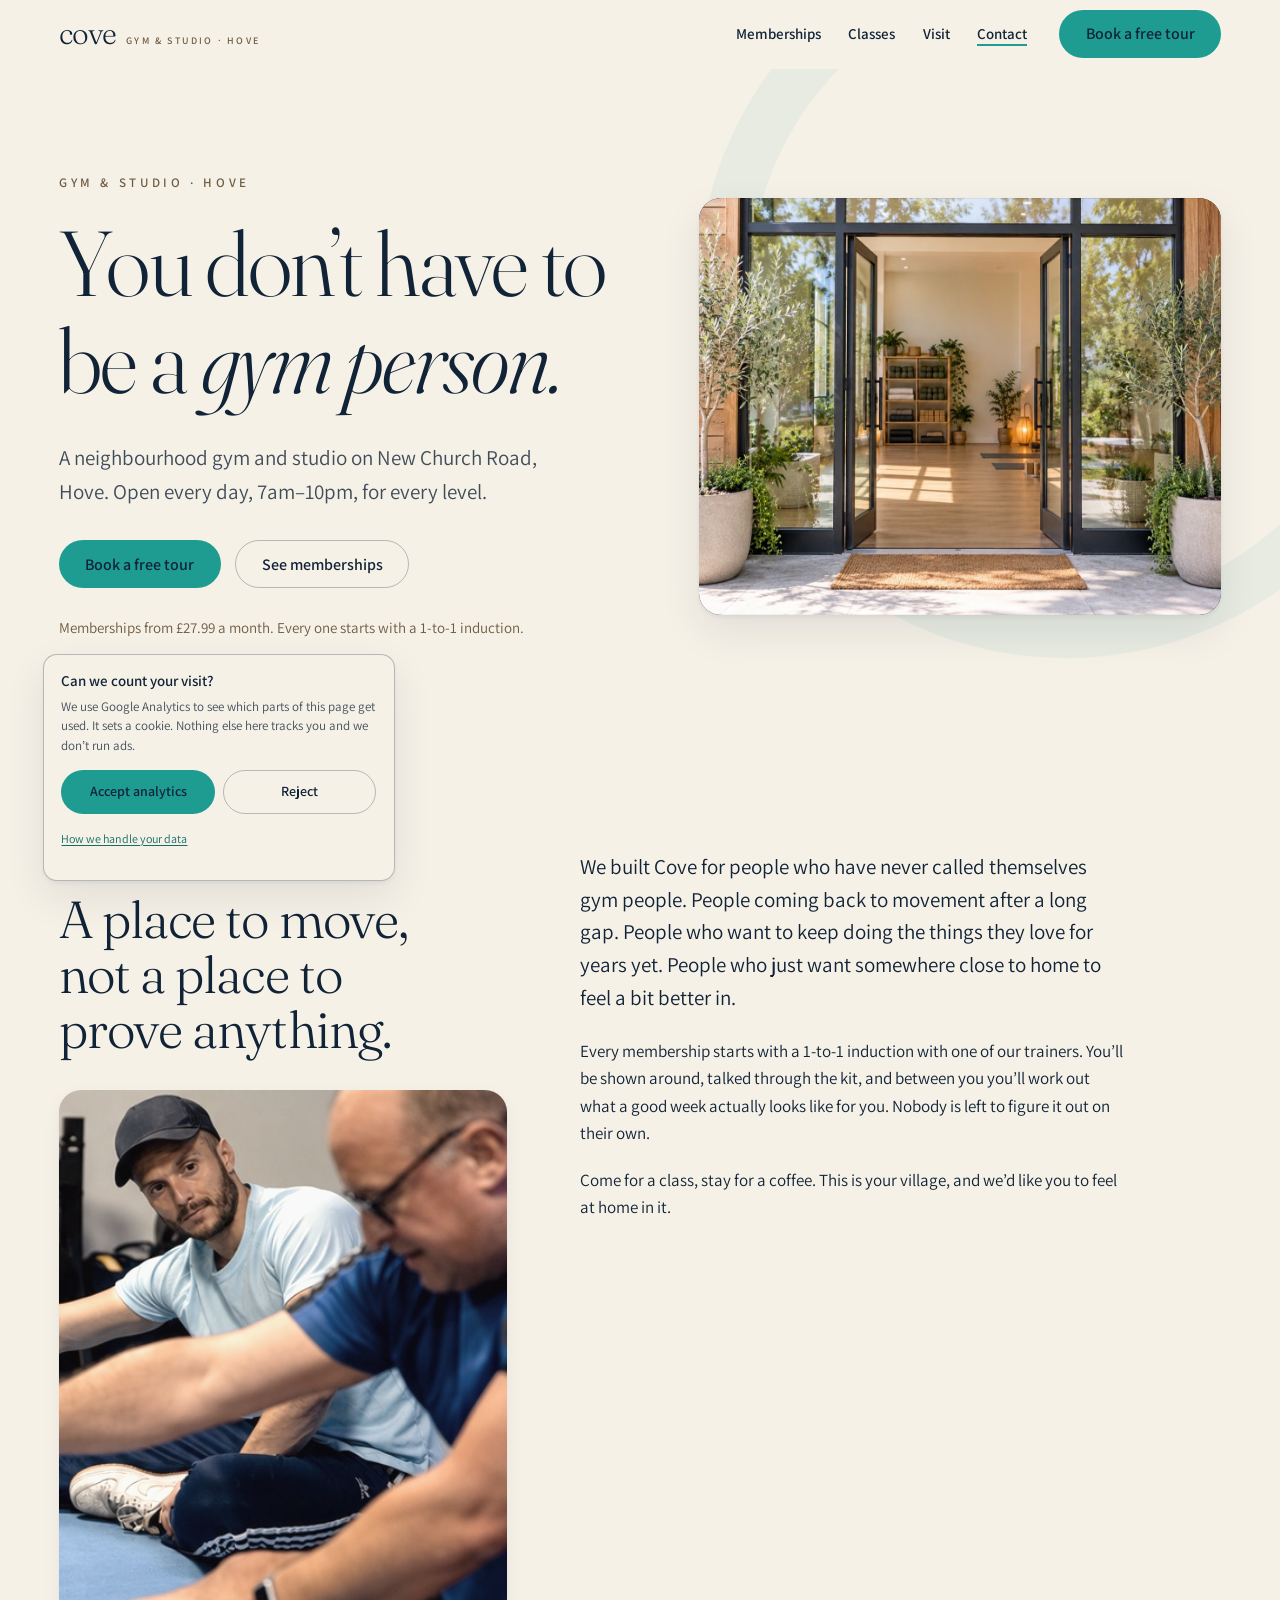
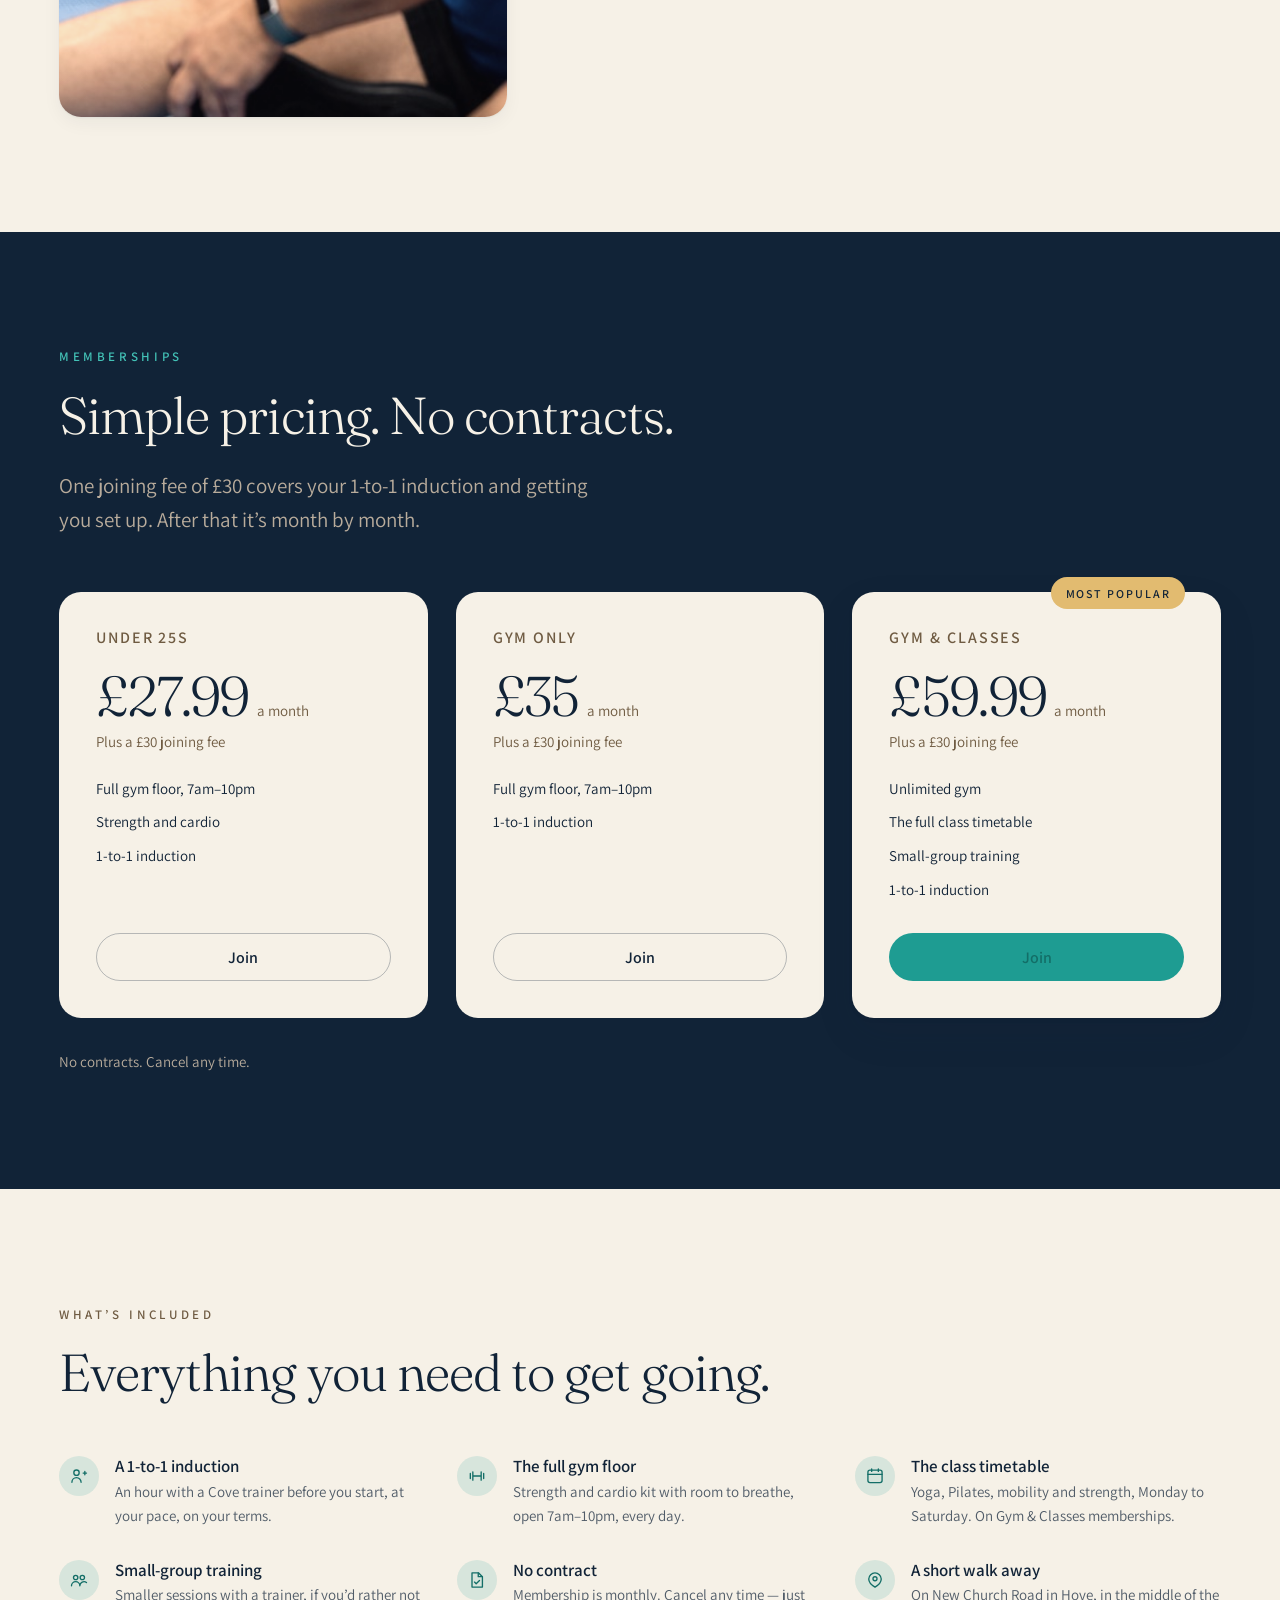
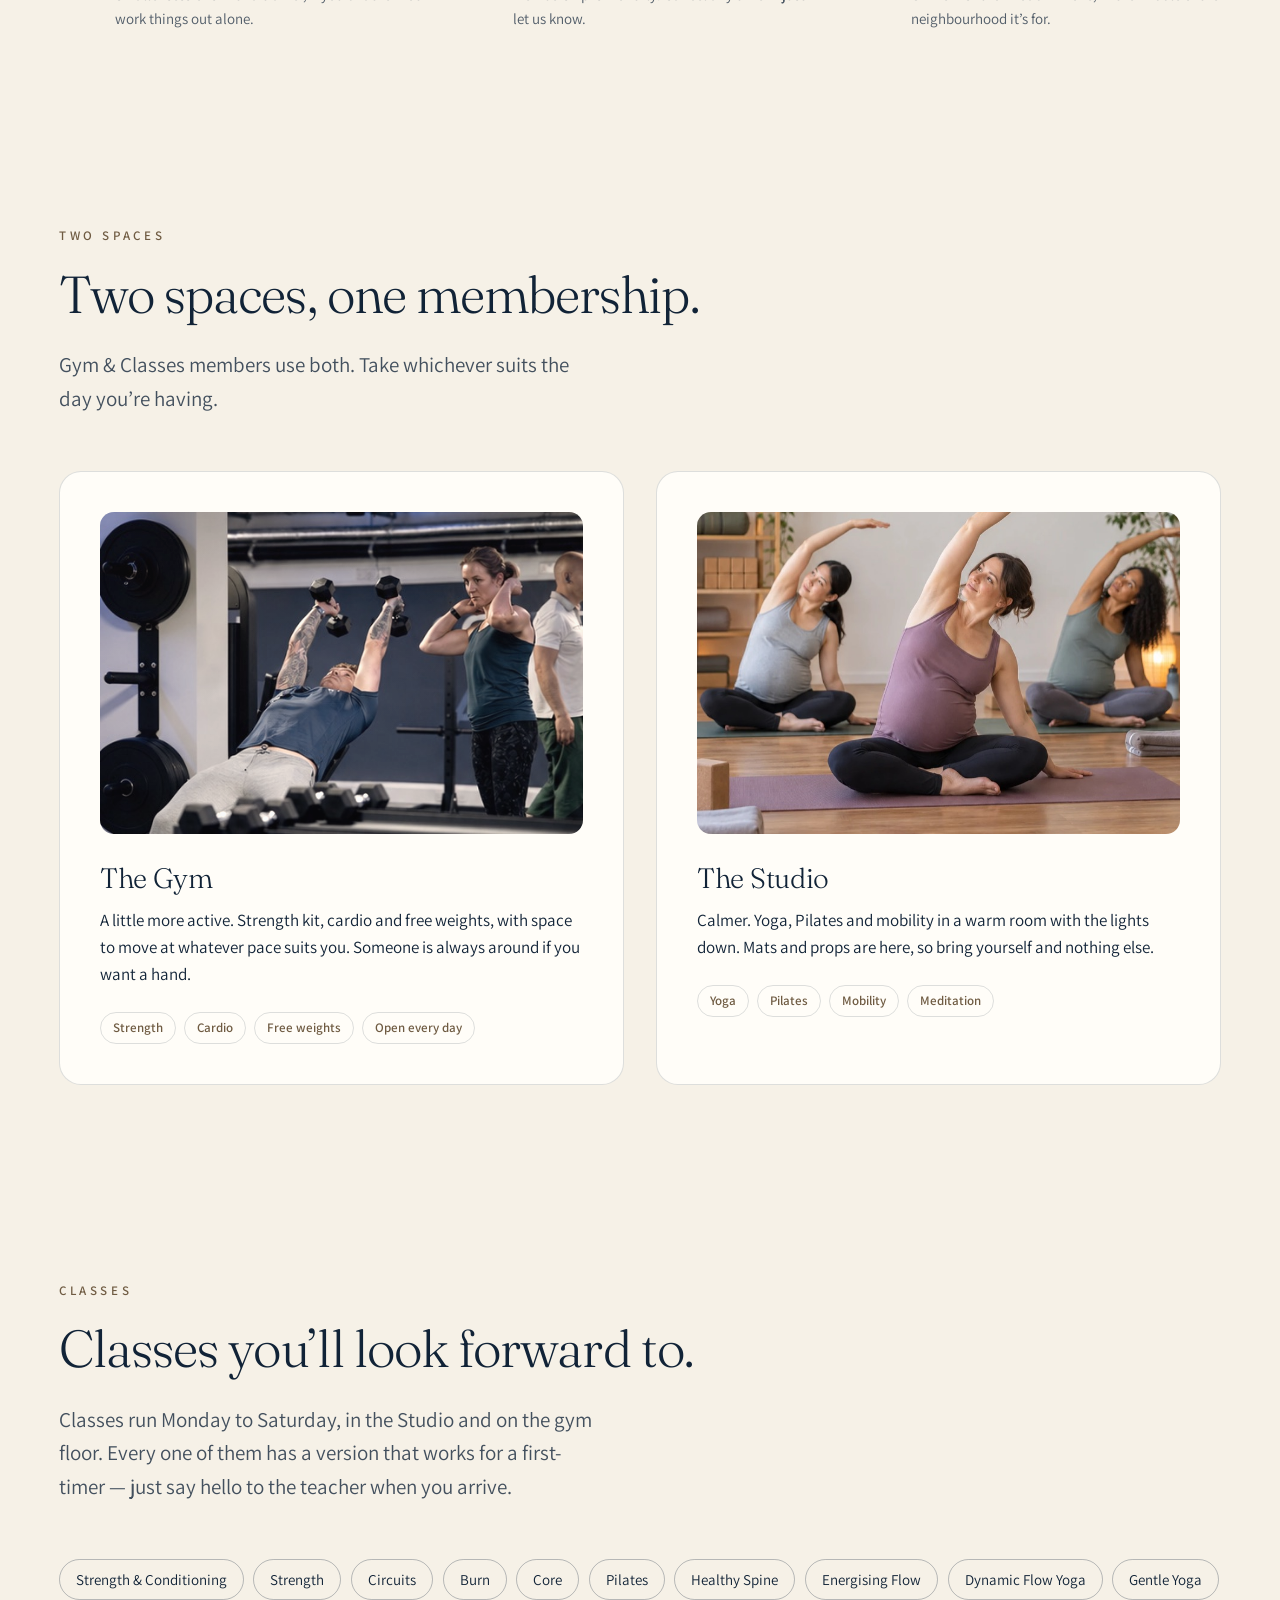
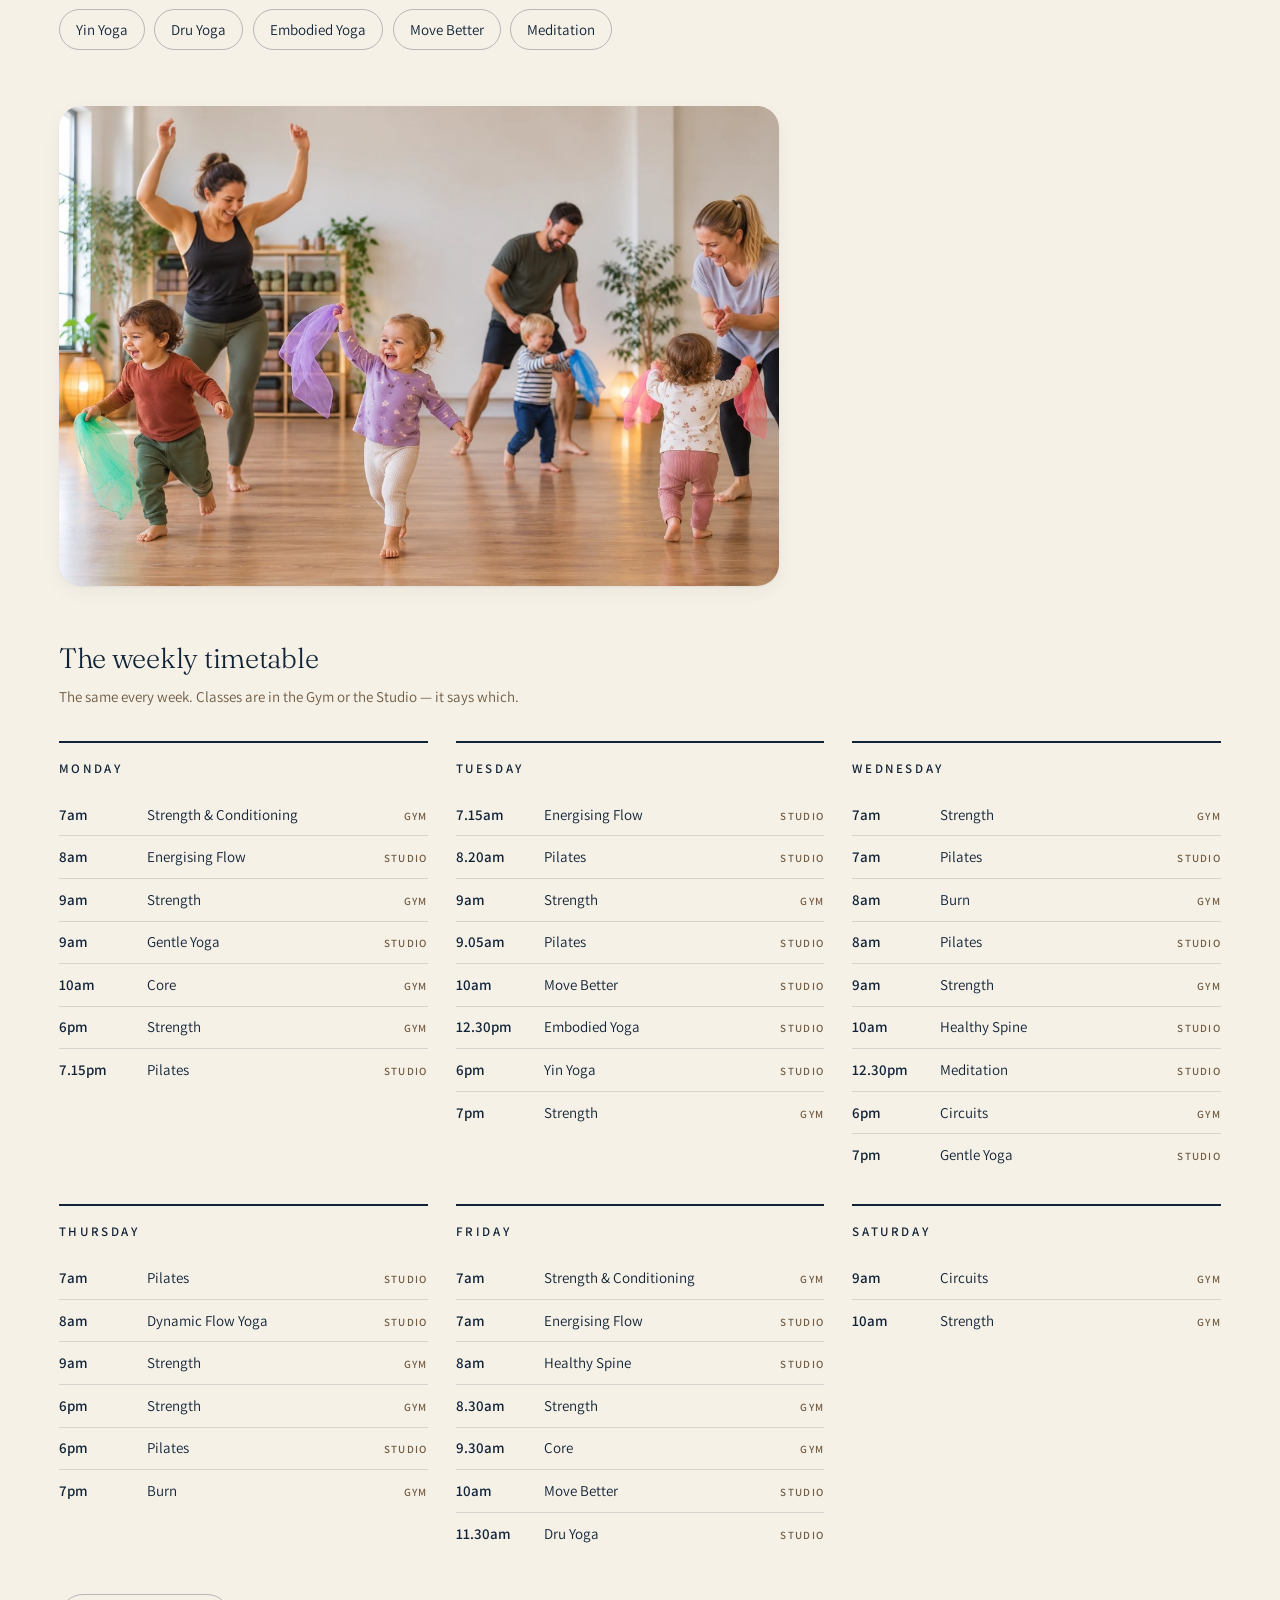
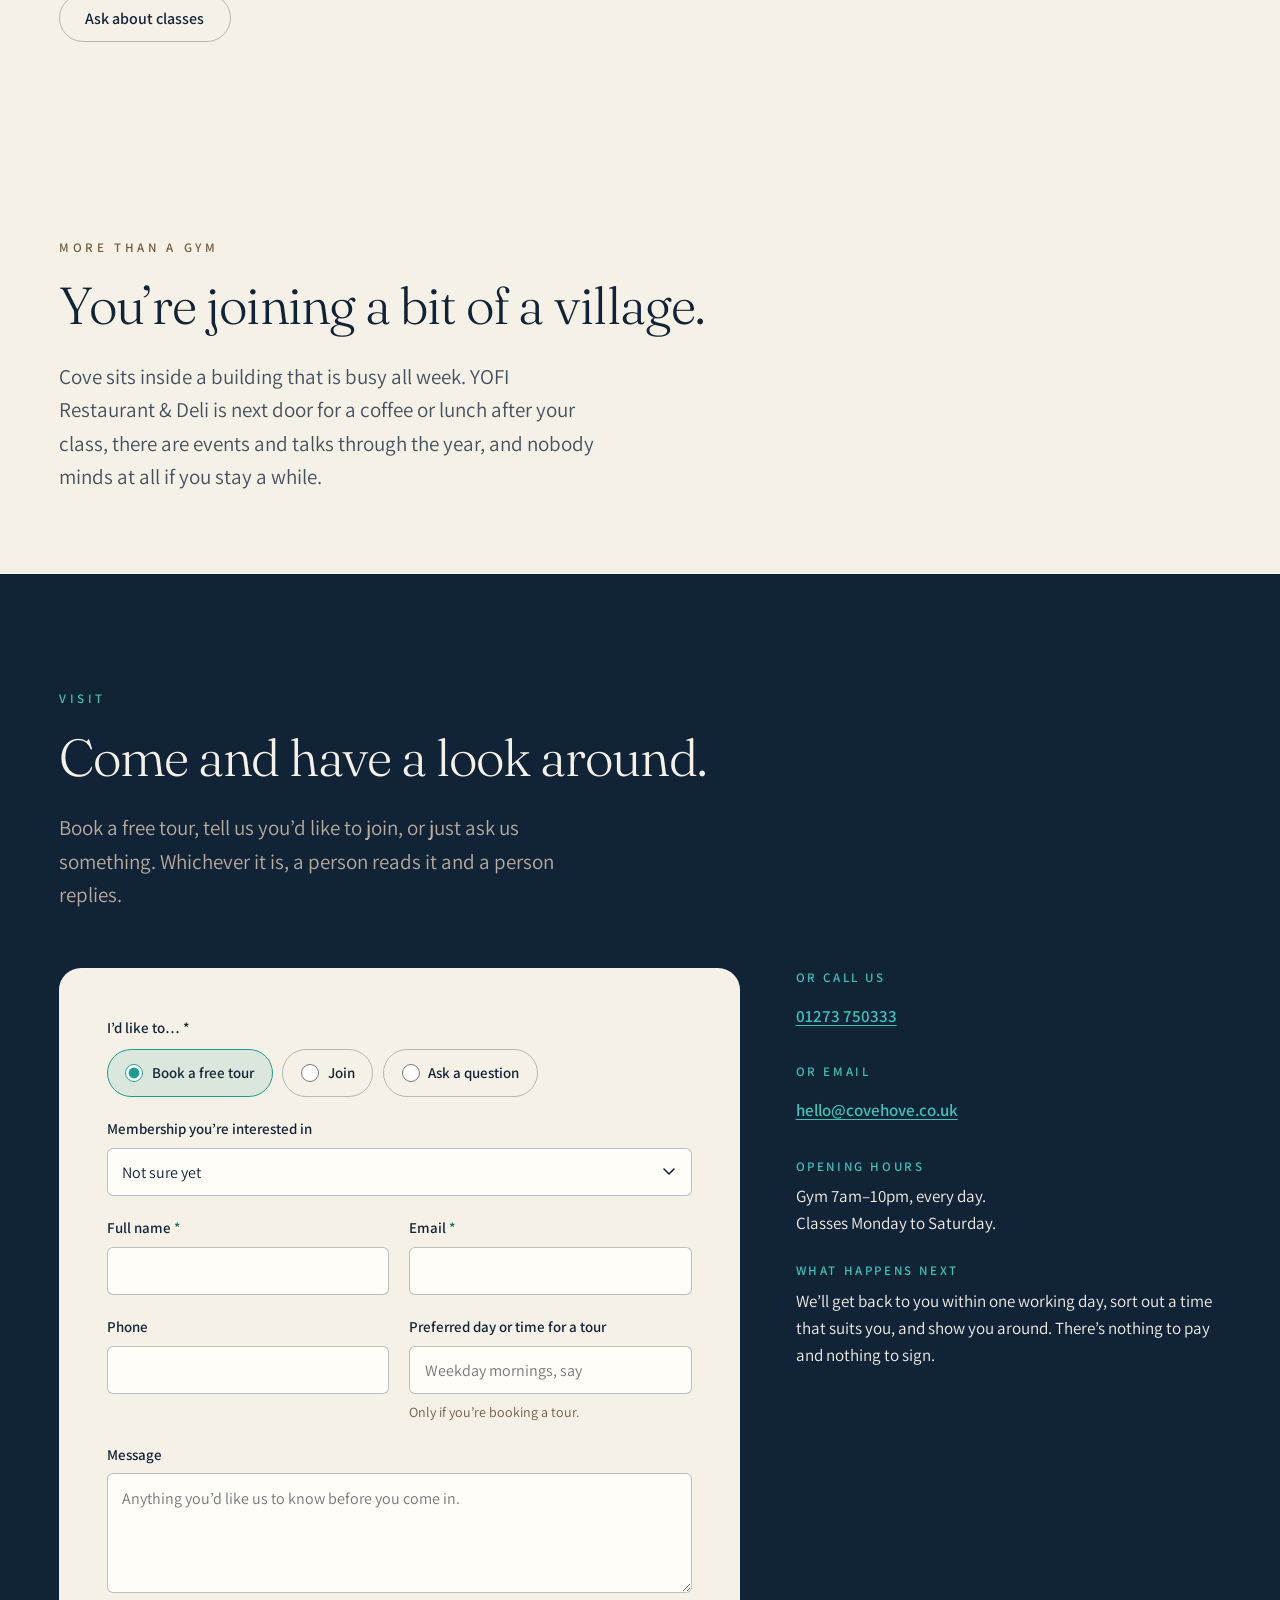
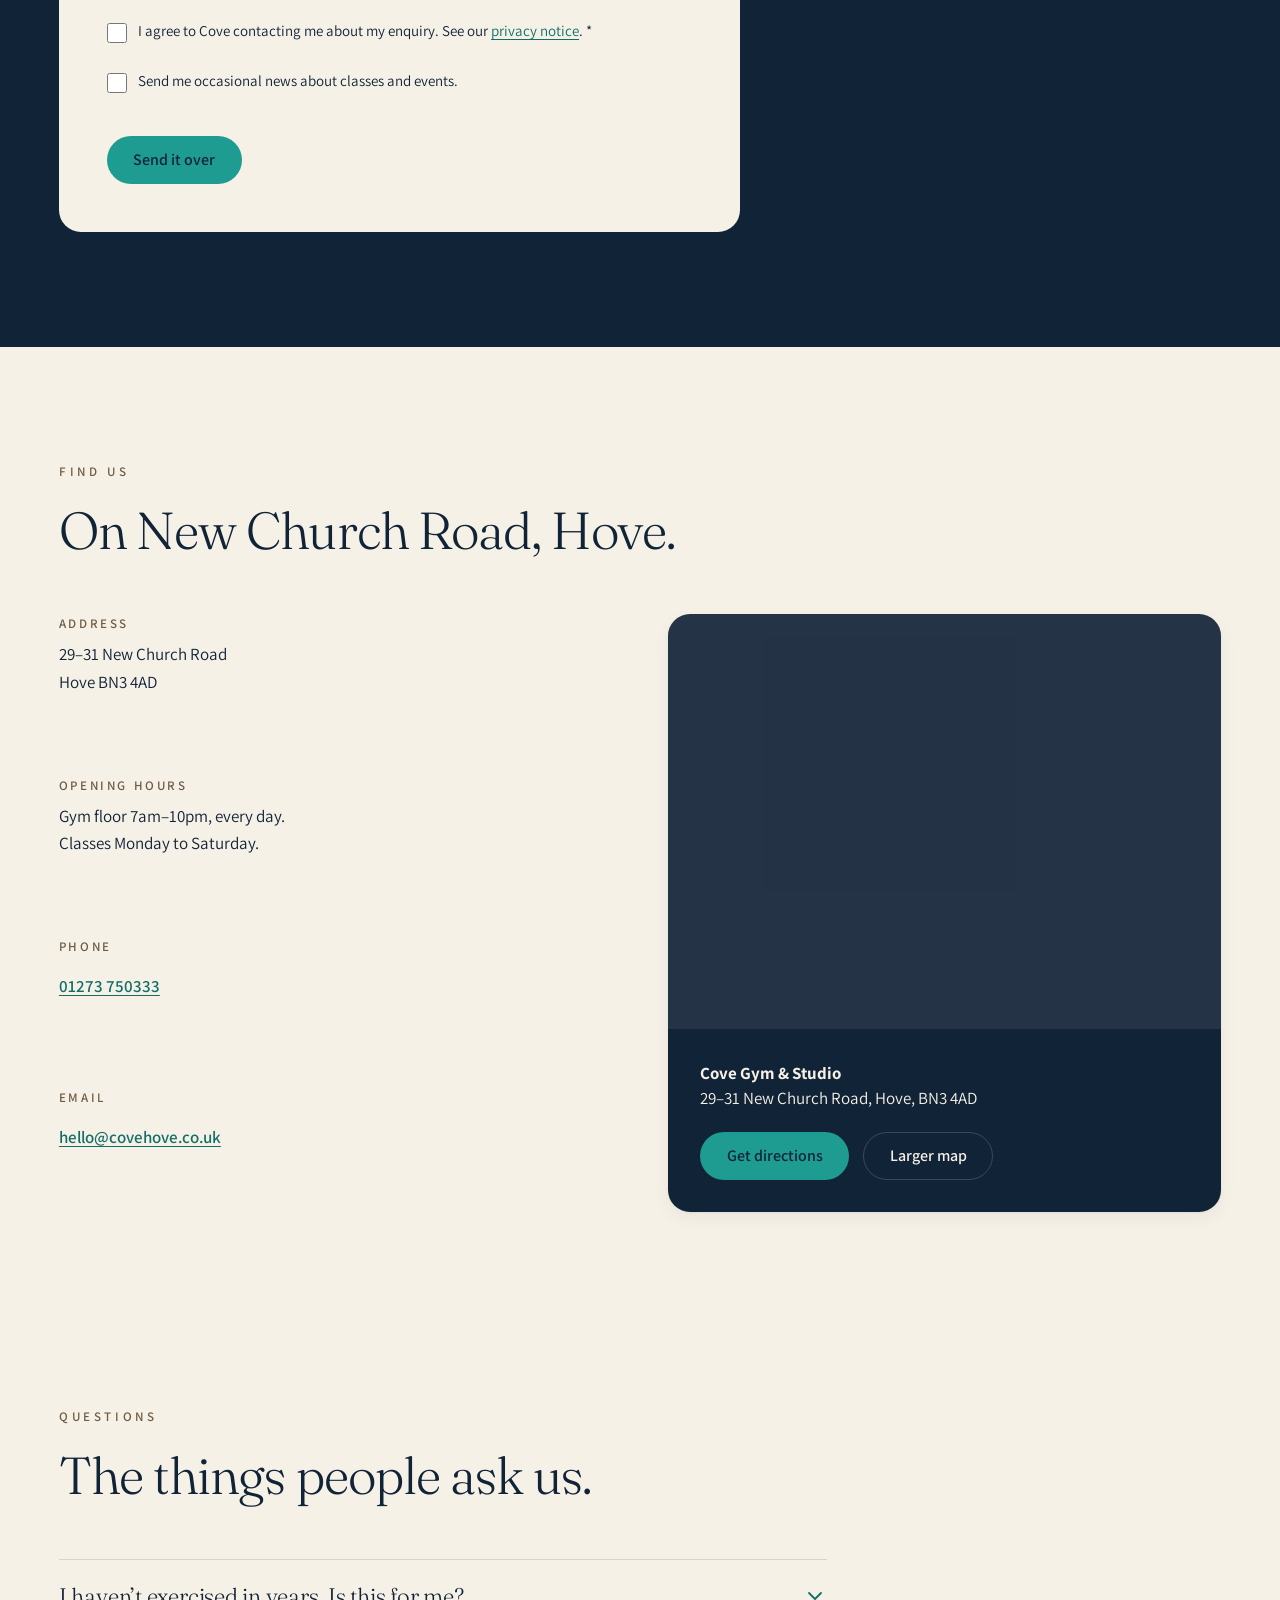
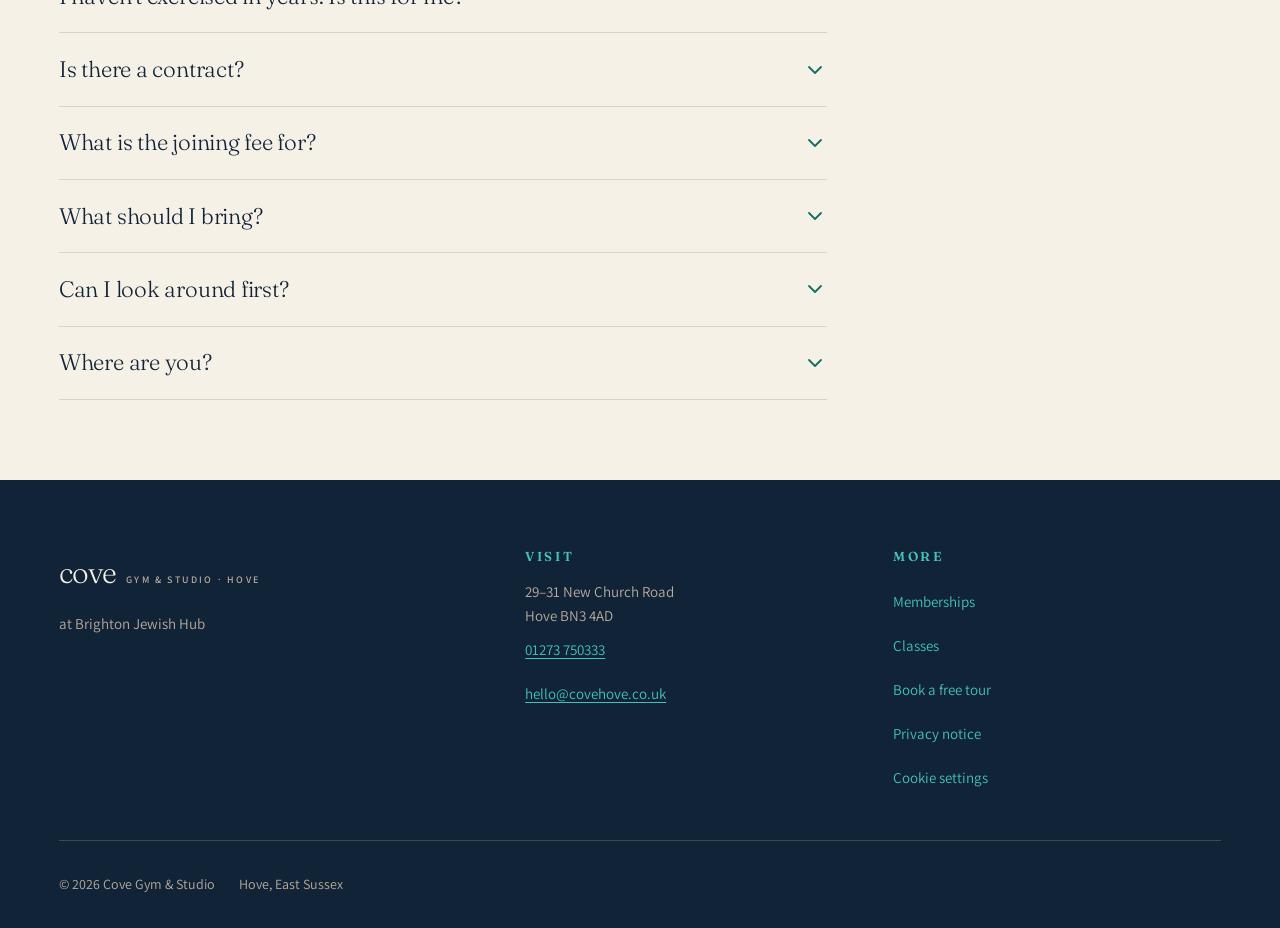
==== index.html @ e25f911c "Add the weekly class timetable All 39 classes from the Canva timetable, Monday to Saturday, transcri" ====
<!doctype html>
<html lang="en-GB">
<head>
<meta charset="utf-8">
<meta name="viewport" content="width=device-width, initial-scale=1">

<title>Cove Gym &amp; Studio, Hove | Memberships from £27.99</title>
<meta name="description" content="A neighbourhood gym and studio on New Church Road, Hove. Open 7am–10pm every day. Classes, 1-to-1 inductions, no contracts. Book a free tour.">

<link rel="canonical" href="https://covehove.co.uk/">

<meta property="og:type" content="website">
<meta property="og:site_name" content="Cove Gym &amp; Studio">
<meta property="og:title" content="Cove Gym &amp; Studio, Hove">
<meta property="og:description" content="A neighbourhood gym and studio in Hove. Open 7am–10pm every day. You don’t have to be a gym person.">
<meta property="og:url" content="https://covehove.co.uk/">
<meta property="og:image" content="https://covehove.co.uk/assets/img/og-image.jpg">
<meta property="og:image:width" content="1200">
<meta property="og:image:height" content="630">
<meta property="og:locale" content="en_GB">
<meta name="twitter:card" content="summary_large_image">
<meta name="twitter:title" content="Cove Gym &amp; Studio, Hove">
<meta name="twitter:description" content="A neighbourhood gym and studio in Hove. Open 7am–10pm every day.">
<meta name="twitter:image" content="https://covehove.co.uk/assets/img/og-image.jpg">

<meta name="theme-color" content="#F6F1E7">

<link rel="icon" href="assets/favicon/favicon.svg" type="image/svg+xml">
<link rel="icon" href="assets/favicon/favicon-32.png" sizes="32x32" type="image/png">
<link rel="apple-touch-icon" href="assets/favicon/apple-touch-icon.png">
<link rel="manifest" href="assets/favicon/site.webmanifest">

<link rel="preconnect" href="https://fonts.googleapis.com">
<link rel="preconnect" href="https://fonts.gstatic.com" crossorigin>
<link rel="stylesheet" href="https://fonts.googleapis.com/css2?family=Assistant:wght@400;600&family=Fraunces:ital,opsz,wght@0,9..144,300;1,9..144,300&display=swap">
<link rel="stylesheet" href="assets/css/styles.css">

<script src="config.js"></script>

<!-- Google Consent Mode v2 — every storage type denied until the visitor
     chooses. gtag.js itself is only loaded once a real Measurement ID is set
     in config.js, so nothing third-party loads while it is a placeholder. -->
<script>
  window.dataLayer = window.dataLayer || [];
  function gtag(){ dataLayer.push(arguments); }
  gtag('consent', 'default', {
    ad_storage: 'denied',
    ad_user_data: 'denied',
    ad_personalization: 'denied',
    analytics_storage: 'denied',
    functionality_storage: 'granted',
    security_storage: 'granted',
    wait_for_update: 500
  });
  (function () {
    var id = (window.COVE_CONFIG && window.COVE_CONFIG.gaMeasurementId) || '';
    // G-XXXXXXXXXX is the placeholder in config.js. It looks like a valid ID,
    // so it has to be excluded explicitly or analytics loads and sets cookies.
    if (!/^G-[A-Z0-9]{6,}$/.test(id) || /^G-X+$/.test(id)) return;
    var s = document.createElement('script');
    s.async = true;
    s.src = 'https://www.googletagmanager.com/gtag/js?id=' + id;
    document.head.appendChild(s);
    gtag('js', new Date());
    gtag('config', id, { anonymize_ip: true });
  })();
</script>

<script type="application/ld+json">
{
  "@context": "https://schema.org",
  "@graph": [
    {
      "@type": ["ExerciseGym", "HealthAndBeautyBusiness", "LocalBusiness"],
      "@id": "https://covehove.co.uk/#organisation",
      "name": "Cove Gym & Studio",
      "alternateName": "Cove",
      "disambiguatingDescription": "Gym and studio, Hove",
      "slogan": "You don\u2019t have to be a gym person.",
      "description": "A neighbourhood gym and studio on New Church Road, Hove. Open 7am\u201310pm every day, with a full class timetable Monday to Saturday, 1-to-1 inductions and no contracts.",
      "url": "https://covehove.co.uk/",
      "telephone": "+441273750333",
      "email": "hello@covehove.co.uk",
      "image": "https://covehove.co.uk/assets/img/og-image.jpg",
      "priceRange": "\u00a3\u00a3",
      "currenciesAccepted": "GBP",
      "publicAccess": true,
      "isAccessibleForFree": false,
      "address": {
        "@type": "PostalAddress",
        "streetAddress": "29\u201331 New Church Road",
        "addressLocality": "Hove",
        "addressRegion": "East Sussex",
        "postalCode": "BN3 4AD",
        "addressCountry": "GB"
      },
      "geo": {
        "@type": "GeoCoordinates",
        "latitude": 50.8297407,
        "longitude": -0.1824495
      },
      "hasMap": "https://www.openstreetmap.org/?mlat=50.8297407&mlon=-0.1824495#map=17/50.8297407/-0.1824495",
      "areaServed": [
        { "@type": "City", "name": "Hove" },
        { "@type": "City", "name": "Brighton" }
      ],
      "openingHoursSpecification": [
        {
          "@type": "OpeningHoursSpecification",
          "dayOfWeek": ["Monday","Tuesday","Wednesday","Thursday","Friday","Saturday","Sunday"],
          "opens": "07:00",
          "closes": "22:00"
        }
      ],
      "amenityFeature": [
        { "@type": "LocationFeatureSpecification", "name": "Gym floor, strength and cardio", "value": true },
        { "@type": "LocationFeatureSpecification", "name": "Studio classes", "value": true },
        { "@type": "LocationFeatureSpecification", "name": "1-to-1 induction included", "value": true },
        { "@type": "LocationFeatureSpecification", "name": "Small-group training", "value": true },
        { "@type": "LocationFeatureSpecification", "name": "No contract", "value": true }
      ],
      "hasOfferCatalog": {
        "@type": "OfferCatalog",
        "name": "Memberships",
        "itemListElement": [
          {
            "@type": "Offer",
            "name": "Under 25s",
            "description": "Full gym floor 7am\u201310pm, strength and cardio, 1-to-1 induction.",
            "price": "27.99",
            "priceCurrency": "GBP",
            "availability": "https://schema.org/InStock",
            "priceSpecification": {
              "@type": "UnitPriceSpecification",
              "price": "27.99",
              "priceCurrency": "GBP",
              "billingIncrement": 1,
              "unitCode": "MON"
            }
          },
          {
            "@type": "Offer",
            "name": "Gym Only",
            "description": "Full gym floor 7am\u201310pm, 1-to-1 induction.",
            "price": "35.00",
            "priceCurrency": "GBP",
            "availability": "https://schema.org/InStock",
            "priceSpecification": {
              "@type": "UnitPriceSpecification",
              "price": "35.00",
              "priceCurrency": "GBP",
              "billingIncrement": 1,
              "unitCode": "MON"
            }
          },
          {
            "@type": "Offer",
            "name": "Gym & Classes",
            "description": "Unlimited gym, the full class timetable, small-group training, 1-to-1 induction.",
            "price": "59.99",
            "priceCurrency": "GBP",
            "availability": "https://schema.org/InStock",
            "priceSpecification": {
              "@type": "UnitPriceSpecification",
              "price": "59.99",
              "priceCurrency": "GBP",
              "billingIncrement": 1,
              "unitCode": "MON"
            }
          }
        ]
      },
      "potentialAction": {
        "@type": "ReserveAction",
        "name": "Book a free tour",
        "target": {
          "@type": "EntryPoint",
          "urlTemplate": "https://covehove.co.uk/#visit",
          "inLanguage": "en-GB",
          "actionPlatform": [
            "http://schema.org/DesktopWebPlatform",
            "http://schema.org/MobileWebPlatform"
          ]
        }
      }
    },
    {
      "@type": "WebSite",
      "@id": "https://covehove.co.uk/#website",
      "url": "https://covehove.co.uk/",
      "name": "Cove Gym & Studio",
      "inLanguage": "en-GB",
      "publisher": { "@id": "https://covehove.co.uk/#organisation" }
    },
    {
      "@type": "WebPage",
      "@id": "https://covehove.co.uk/#webpage",
      "url": "https://covehove.co.uk/",
      "name": "Cove Gym & Studio, Hove | Memberships from \u00a327.99",
      "isPartOf": { "@id": "https://covehove.co.uk/#website" },
      "about": { "@id": "https://covehove.co.uk/#organisation" },
      "inLanguage": "en-GB"
    },
    {
      "@type": "FAQPage",
      "@id": "https://covehove.co.uk/#faq",
      "isPartOf": { "@id": "https://covehove.co.uk/#webpage" },
      "mainEntity": [
        {
          "@type": "Question",
          "name": "I haven\u2019t exercised in years. Is this for me?",
          "acceptedAnswer": {
            "@type": "Answer",
            "text": "Yes. That is exactly who we built it for. Every membership starts with a 1-to-1 induction, so you will never be left standing in the middle of the room wondering what to do next."
          }
        },
        {
          "@type": "Question",
          "name": "Is there a contract?",
          "acceptedAnswer": {
            "@type": "Answer",
            "text": "No. Membership is monthly and you can cancel any time \u2014 just let us know."
          }
        },
        {
          "@type": "Question",
          "name": "What is the joining fee for?",
          "acceptedAnswer": {
            "@type": "Answer",
            "text": "Your 1-to-1 induction and getting you set up as a member. It is a one-off \u00a330, paid when you join."
          }
        },
        {
          "@type": "Question",
          "name": "What should I bring?",
          "acceptedAnswer": {
            "@type": "Answer",
            "text": "Comfortable clothes you can move in, trainers for the gym floor, and a water bottle. Mats and props are already in the studio, so there is nothing to carry for a class."
          }
        },
        {
          "@type": "Question",
          "name": "Can I look around first?",
          "acceptedAnswer": {
            "@type": "Answer",
            "text": "Please do. Book a free tour using the form on this page and we will show you both spaces, answer your questions and leave you to think about it."
          }
        },
        {
          "@type": "Question",
          "name": "Where are you?",
          "acceptedAnswer": {
            "@type": "Answer",
            "text": "29\u201331 New Church Road, Hove, BN3 4AD."
          }
        }
      ]
    }
  ]
}
</script>
</head>

<body>

<a class="skip-link" href="#main">Skip to content</a>

<!-- =====================================================================
     HEADER
     ================================================================== -->
<header class="site-header" id="site-header">
  <div class="container site-header__inner">

    <!-- TODO: replace with the final SVG once the logo is chosen.
         Set useLogoSvg to true in config.js and drop the files into
         assets/logo/. See assets/logo/README.md. -->
    <a class="wordmark" href="#top" data-cove-logo aria-label="Cove Gym and Studio, Hove — back to top">
      <span class="wordmark__text" aria-hidden="true">cove</span>
      <span class="wordmark__descriptor" aria-hidden="true">Gym &amp; Studio · Hove</span>
    </a>

    <button class="nav-toggle" type="button" id="nav-toggle"
            aria-expanded="false" aria-controls="primary-nav">
      <span class="visually-hidden">Menu</span>
      <span aria-hidden="true">
        <span class="nav-toggle__bar"></span>
        <span class="nav-toggle__bar"></span>
        <span class="nav-toggle__bar"></span>
      </span>
    </button>

    <nav class="nav" id="primary-nav" aria-label="Primary">
      <ul class="nav__list">
        <li><a class="nav__link" href="#memberships">Memberships</a></li>
        <li><a class="nav__link" href="#classes">Classes</a></li>
        <li><a class="nav__link" href="#visit">Visit</a></li>
        <li><a class="nav__link" href="#find-us">Contact</a></li>
        <li class="nav__cta">
          <a class="btn btn--primary" href="#visit" data-cta="header">Book a free tour</a>
        </li>
      </ul>
    </nav>

  </div>
</header>

<main id="main">

  <!-- ===================================================================
       HERO
       ================================================================ -->
  <section class="hero" id="top">
    <span class="hero__arc" aria-hidden="true"></span>
    <div class="container hero__inner">

      <div>
        <span class="eyebrow">Gym &amp; Studio · Hove</span>
        <h1>You don’t have to be a <em>gym person.</em></h1>
        <p class="hero__lead">
          A neighbourhood gym and studio on New Church Road, Hove. Open <span data-cove="hours.gymDays">every day</span>,
          <span data-cove="hours.gym">7am–10pm</span>, for every level.
        </p>

        <div class="btn-row">
          <a class="btn btn--primary" href="#visit" data-cta="hero">Book a free tour</a>
          <a class="btn btn--secondary" href="#memberships" data-cta="hero">See memberships</a>
        </div>

        <p class="hero__note">
          Memberships from <span data-cove="lowestPrice">£27.99</span> a month.
          Every one starts with a 1-to-1 induction.
        </p>
      </div>

      <div class="media media--hero">
        <img src="assets/img/hero-entrance.jpg" width="1200" height="960"
             fetchpriority="high" decoding="async"
             alt="Open glass doors onto a light studio, with plants either side of the entrance.">
      </div>

    </div>
  </section>


  <!-- ===================================================================
       WELCOME / ETHOS
       ================================================================ -->
  <section class="section" aria-labelledby="welcome-title">
    <div class="container ethos__grid">
      <div>
        <span class="eyebrow">Welcome</span>
        <h2 id="welcome-title">A place to move, not a place to prove anything.</h2>
        <figure class="ethos__media photo--warm">
          <img src="assets/img/induction.jpg" width="400" height="560" loading="lazy" decoding="async"
               alt="A Cove trainer talking a member through a seated stretch on the mat.">
        </figure>
      </div>
      <div class="ethos">
        <p class="lead">
          We built Cove for people who have never called themselves gym people.
          People coming back to movement after a long gap. People who want to keep
          doing the things they love for years yet. People who just want somewhere
          close to home to feel a bit better in.
        </p>
        <p>
          Every membership starts with a 1-to-1 induction with one of our trainers.
          You’ll be shown around, talked through the kit, and between you you’ll work
          out what a good week actually looks like for you. Nobody is left to figure
          it out on their own.
        </p>
        <p>
          Come for a class, stay for a coffee. This is your village, and we’d like you
          to feel at home in it.
        </p>
      </div>
    </div>
  </section>


  <!-- ===================================================================
       MEMBERSHIPS
       ================================================================ -->
  <section class="section band-navy on-navy" id="memberships" aria-labelledby="memberships-title">
    <div class="container">

      <div class="section-head">
        <span class="eyebrow">Memberships</span>
        <h2 id="memberships-title">Simple pricing. No contracts.</h2>
        <p>
          One joining fee of <span data-cove="joiningFee">£30</span> covers your 1-to-1
          induction and getting you set up. After that it’s month by month.
        </p>
      </div>

      <!-- Cards are written out here so they work without JavaScript, and are
           then re-rendered from config.js on load. Edit prices in config.js. -->
      <div class="plans" id="plans" data-fallback="true">

        <article class="plan" data-plan="under25">
          <h3 class="plan__name">Under 25s</h3>
          <p class="plan__price">
            <span class="plan__amount">£27.99</span>
            <span class="plan__period">a month</span>
          </p>
          <p class="plan__fee">Plus a £30 joining fee</p>
          <ul class="plan__features">
            <li>Full gym floor, 7am–10pm</li>
            <li>Strength and cardio</li>
            <li>1-to-1 induction</li>
          </ul>
          <div class="plan__cta">
            <a class="btn btn--secondary btn--block" href="#visit">Join</a>
          </div>
        </article>

        <article class="plan" data-plan="gym">
          <h3 class="plan__name">Gym Only</h3>
          <p class="plan__price">
            <span class="plan__amount">£35</span>
            <span class="plan__period">a month</span>
          </p>
          <p class="plan__fee">Plus a £30 joining fee</p>
          <ul class="plan__features">
            <li>Full gym floor, 7am–10pm</li>
            <li>1-to-1 induction</li>
          </ul>
          <div class="plan__cta">
            <a class="btn btn--secondary btn--block" href="#visit">Join</a>
          </div>
        </article>

        <article class="plan" data-plan="gym-classes" data-popular="true">
          <span class="plan__tag">Most popular</span>
          <h3 class="plan__name">Gym &amp; Classes</h3>
          <p class="plan__price">
            <span class="plan__amount">£59.99</span>
            <span class="plan__period">a month</span>
          </p>
          <p class="plan__fee">Plus a £30 joining fee</p>
          <ul class="plan__features">
            <li>Unlimited gym</li>
            <li>The full class timetable</li>
            <li>Small-group training</li>
            <li>1-to-1 induction</li>
          </ul>
          <div class="plan__cta">
            <a class="btn btn--primary btn--block" href="#visit">Join</a>
          </div>
        </article>


        <!-- Not confirmed yet. These two stay hidden until "published" is set to
             true for them in config.js. See README.md → "Turning a plan on". -->
        <article class="plan" data-plan="residents" hidden>
          <h3 class="plan__name">Residents</h3>
          <p class="plan__price">
            <span class="plan__amount">£20</span>
            <span class="plan__period">a month</span>
          </p>
          <p class="plan__fee">Plus a £30 joining fee</p>
          <ul class="plan__features">
            <li>For people living on site</li>
            <li>Full gym floor, 7am–10pm</li>
            <li>1-to-1 induction</li>
          </ul>
          <div class="plan__cta">
            <a class="btn btn--secondary btn--block" href="#visit">Join</a>
          </div>
        </article>

        <article class="plan" data-plan="shabbat" hidden>
          <h3 class="plan__name">Shabbat-friendly</h3>
          <p class="plan__price">
            <span class="plan__amount">£30</span>
            <span class="plan__period">a month</span>
          </p>
          <p class="plan__fee">Plus a £30 joining fee</p>
          <ul class="plan__features">
            <li>For members who observe Shabbat</li>
            <li>Full gym floor</li>
            <li>1-to-1 induction</li>
          </ul>
          <div class="plan__cta">
            <a class="btn btn--secondary btn--block" href="#visit">Join</a>
          </div>
        </article>

      </div>

      <p class="plans-note muted">No contracts. Cancel any time.</p>

    </div>
  </section>


  <!-- ===================================================================
       WHAT'S INCLUDED
       ================================================================ -->
  <section class="section" aria-labelledby="included-title">
    <div class="container">

      <div class="section-head">
        <span class="eyebrow">What’s included</span>
        <h2 id="included-title">Everything you need to get going.</h2>
      </div>

      <ul class="included">

        <li class="included__item">
          <span class="included__icon" aria-hidden="true">
            <svg viewBox="0 0 24 24" fill="none" stroke="currentColor" stroke-width="1.6" stroke-linecap="round" stroke-linejoin="round"><circle cx="9" cy="8" r="3.2"/><path d="M3.5 19.5a5.5 5.5 0 0 1 11 0"/><path d="M17 8.5h4M19 6.5v4"/></svg>
          </span>
          <div>
            <h3>A 1-to-1 induction</h3>
            <p>An hour with a Cove trainer before you start, at your pace, on your terms.</p>
          </div>
        </li>

        <li class="included__item">
          <span class="included__icon" aria-hidden="true">
            <svg viewBox="0 0 24 24" fill="none" stroke="currentColor" stroke-width="1.6" stroke-linecap="round" stroke-linejoin="round"><path d="M4 9v6M7 7v10M17 7v10M20 9v6M7 12h10"/></svg>
          </span>
          <div>
            <h3>The full gym floor</h3>
            <p>Strength and cardio kit with room to breathe, open <span data-cove="hours.gym">7am–10pm</span>, <span data-cove="hours.gymDays">every day</span>.</p>
          </div>
        </li>

        <li class="included__item">
          <span class="included__icon" aria-hidden="true">
            <svg viewBox="0 0 24 24" fill="none" stroke="currentColor" stroke-width="1.6" stroke-linecap="round" stroke-linejoin="round"><rect x="3.5" y="5" width="17" height="15" rx="2.5"/><path d="M3.5 10h17M8 3.5v3M16 3.5v3"/></svg>
          </span>
          <div>
            <h3>The class timetable</h3>
            <p>Yoga, Pilates, mobility and strength, <span data-cove="hours.classes">Monday to Saturday</span>. On Gym &amp; Classes memberships.</p>
          </div>
        </li>

        <li class="included__item">
          <span class="included__icon" aria-hidden="true">
            <svg viewBox="0 0 24 24" fill="none" stroke="currentColor" stroke-width="1.6" stroke-linecap="round" stroke-linejoin="round"><circle cx="8" cy="9" r="2.6"/><circle cx="16" cy="9" r="2.6"/><path d="M3 19a5 5 0 0 1 10 0M13 19a5 5 0 0 1 8-4"/></svg>
          </span>
          <div>
            <h3>Small-group training</h3>
            <p>Smaller sessions with a trainer, if you’d rather not work things out alone.</p>
          </div>
        </li>

        <li class="included__item">
          <span class="included__icon" aria-hidden="true">
            <svg viewBox="0 0 24 24" fill="none" stroke="currentColor" stroke-width="1.6" stroke-linecap="round" stroke-linejoin="round"><path d="M6 3.5h8l4.5 4.5v12.5H6z"/><path d="M13.5 3.5V8h4.5"/><path d="M9 14.5l2 2 4-4"/></svg>
          </span>
          <div>
            <h3>No contract</h3>
            <p>Membership is monthly. Cancel any time — just let us know.</p>
          </div>
        </li>

        <li class="included__item">
          <span class="included__icon" aria-hidden="true">
            <svg viewBox="0 0 24 24" fill="none" stroke="currentColor" stroke-width="1.6" stroke-linecap="round" stroke-linejoin="round"><path d="M12 20.5s7.5-4.6 7.5-9.8A7.5 7.5 0 0 0 12 3.5a7.5 7.5 0 0 0-7.5 7.2c0 5.2 7.5 9.8 7.5 9.8z"/><circle cx="12" cy="10.5" r="2.4"/></svg>
          </span>
          <div>
            <h3>A short walk away</h3>
            <p>On New Church Road in Hove, in the middle of the neighbourhood it’s for.</p>
          </div>
        </li>

      </ul>
    </div>
  </section>


  <!-- ===================================================================
       TWO SPACES
       ================================================================ -->
  <section class="section section--tight" aria-labelledby="spaces-title">
    <div class="container">

      <div class="section-head">
        <span class="eyebrow">Two spaces</span>
        <h2 id="spaces-title">Two spaces, one membership.</h2>
        <p>Gym &amp; Classes members use both. Take whichever suits the day you’re having.</p>
      </div>

      <div class="grid grid--2">

        <article class="space-card">
          <figure class="space-card__media photo--warm">
            <img src="assets/img/gym-floor.jpg" width="556" height="371" loading="lazy" decoding="async"
                 alt="Members training with free weights on the gym floor at Cove.">
          </figure>
          <h3>The Gym</h3>
          <p>
            A little more active. Strength kit, cardio and free weights, with space to
            move at whatever pace suits you. Someone is always around if you want a hand.
          </p>
          <ul class="space-card__tags">
            <li class="tag">Strength</li>
            <li class="tag">Cardio</li>
            <li class="tag">Free weights</li>
            <li class="tag">Open every day</li>
          </ul>
        </article>

        <article class="space-card">
          <figure class="space-card__media">
            <img src="assets/img/studio-class.jpg" width="800" height="533" loading="lazy" decoding="async"
                 alt="A small yoga class in the studio, sitting cross-legged and stretching to one side.">
          </figure>
          <h3>The Studio</h3>
          <p>
            Calmer. Yoga, Pilates and mobility in a warm room with the lights down.
            Mats and props are here, so bring yourself and nothing else.
          </p>
          <ul class="space-card__tags">
            <li class="tag">Yoga</li>
            <li class="tag">Pilates</li>
            <li class="tag">Mobility</li>
            <li class="tag">Meditation</li>
          </ul>
        </article>

      </div>
    </div>
  </section>


  <!-- ===================================================================
       CLASSES
       ================================================================ -->
  <section class="section" id="classes" aria-labelledby="classes-title">
    <div class="container">

      <div class="section-head">
        <span class="eyebrow">Classes</span>
        <h2 id="classes-title">Classes you’ll look forward to.</h2>
        <p>
          Classes run <span data-cove="hours.classes">Monday to Saturday</span>, in the
          Studio and on the gym floor. Every one of them has a version that works for a
          first-timer — just say hello to the teacher when you arrive.
        </p>
      </div>

      <h3 class="visually-hidden">Classes on the timetable</h3>
      <ul class="class-list">
        <li class="tag">Strength &amp; Conditioning</li>
        <li class="tag">Strength</li>
        <li class="tag">Circuits</li>
        <li class="tag">Burn</li>
        <li class="tag">Core</li>
        <li class="tag">Pilates</li>
        <li class="tag">Healthy Spine</li>
        <li class="tag">Energising Flow</li>
        <li class="tag">Dynamic Flow Yoga</li>
        <li class="tag">Gentle Yoga</li>
        <li class="tag">Yin Yoga</li>
        <li class="tag">Dru Yoga</li>
        <li class="tag">Embodied Yoga</li>
        <li class="tag">Move Better</li>
        <li class="tag">Meditation</li>
      </ul>

      <figure class="classes__media">
        <img src="assets/img/classes-movement.jpg" width="1200" height="800" loading="lazy" decoding="async"
             alt="Toddlers and their grown-ups dancing with coloured scarves in the studio.">
      </figure>

      <!-- New classes. Hidden until showNewClasses is set to true in config.js. -->
      <div id="new-classes" hidden>
        <h3 style="margin-top:3rem">New this autumn</h3>
        <div id="new-classes-list"></div>
      </div>

      <!-- Weekly timetable. Rendered from config.timetable; while that list is
           empty this stays empty and the note below is shown instead. -->
      <div class="timetable-wrap" id="timetable-wrap" hidden></div>

      <div class="classes-actions">
        <p class="muted small" id="timetable-note">
          Ask us for this week’s timetable and we’ll send it over — or come and take a look.
        </p>
        <div class="btn-row" style="margin-top:1.25rem">
          <a class="btn btn--secondary" id="timetable-download" href="#" hidden download>
            Download the timetable (PDF)
          </a>
          <a class="btn btn--secondary" href="#visit">Ask about classes</a>
        </div>
      </div>

    </div>
  </section>


  <!-- ===================================================================
       MORE THAN A GYM
       ================================================================ -->
  <section class="section section--tight" aria-labelledby="more-title">
    <div class="container">
      <div class="section-head" style="margin-bottom:0">
        <span class="eyebrow">More than a gym</span>
        <h2 id="more-title">You’re joining a bit of a village.</h2>
        <p>
          Cove sits inside a building that is busy all week. YOFI Restaurant &amp; Deli is
          next door for a coffee or lunch after your class, there are events and talks
          through the year, and nobody minds at all if you stay a while.
        </p>
      </div>
    </div>
  </section>


  <!-- ===================================================================
       BOOK A FREE TOUR / JOIN
       ================================================================ -->
  <section class="section band-navy on-navy" id="visit" aria-labelledby="visit-title">
    <div class="container">

      <div class="section-head">
        <span class="eyebrow">Visit</span>
        <h2 id="visit-title">Come and have a look around.</h2>
        <p>
          Book a free tour, tell us you’d like to join, or just ask us something.
          Whichever it is, a person reads it and a person replies.
        </p>
      </div>

      <div class="form-layout">

        <div class="form-panel">
          <form id="enquiry-form" action="https://api.web3forms.com/submit" method="POST" novalidate>

            <!-- Web3Forms plumbing. The access key is public by design. -->
            <!-- TODO before launch: paste the Web3Forms access key here AS WELL AS in
                 config.js. This copy is only used by visitors who have JavaScript
                 switched off; JavaScript overwrites it from config.js otherwise. -->
            <input type="hidden" name="access_key" id="w3f-key" value="">
            <input type="hidden" name="subject" id="w3f-subject" value="Cove website enquiry">
            <input type="hidden" name="from_name" value="Cove website">
            <input type="hidden" name="replyto" id="w3f-replyto" value="">
                        <input type="hidden" name="redirect" id="w3f-redirect" value="https://covehove.co.uk/thanks.html">
            <input type="hidden" name="page_url" id="w3f-page-url" value="">
            <!-- Honeypot: a real person never sees or fills this. -->
            <div class="honeypot" aria-hidden="true">
              <label>Leave this empty
                <input type="checkbox" name="botcheck" tabindex="-1" autocomplete="off">
              </label>
            </div>

            <div class="form-grid">

              <fieldset class="radio-set field--full">
                <legend>I’d like to… <span class="req" aria-hidden="true">*</span></legend>
                <div class="radio-row">
                  <label class="choice">
                    <input type="radio" name="enquiry_type" value="Book a free tour" checked required>
                    <span>Book a free tour</span>
                  </label>
                  <label class="choice">
                    <input type="radio" name="enquiry_type" value="Join">
                    <span>Join</span>
                  </label>
                  <label class="choice">
                    <input type="radio" name="enquiry_type" value="Ask a question">
                    <span>Ask a question</span>
                  </label>
                </div>
                <p class="error-text" id="err-enquiry_type" aria-live="polite"></p>
              </fieldset>

              <div class="field field--full">
                <label class="label" for="membership_plan">Membership you’re interested in</label>
                <select class="select" id="membership_plan" name="membership_plan">
                  <option value="Not sure yet">Not sure yet</option>
                  <option value="Under 25s">Under 25s</option>
                  <option value="Gym Only">Gym Only</option>
                  <option value="Gym &amp; Classes">Gym &amp; Classes</option>
                </select>
              </div>

              <div class="field">
                <label class="label" for="name">Full name <span class="req" aria-hidden="true">*</span></label>
                <input class="input" type="text" id="name" name="name"
                       autocomplete="name" required
                       aria-describedby="err-name">
                <p class="error-text" id="err-name" aria-live="polite"></p>
              </div>

              <div class="field">
                <label class="label" for="email">Email <span class="req" aria-hidden="true">*</span></label>
                <input class="input" type="email" id="email" name="email"
                       autocomplete="email" required
                       aria-describedby="err-email">
                <p class="error-text" id="err-email" aria-live="polite"></p>
              </div>

              <div class="field">
                <label class="label" for="phone">Phone</label>
                <input class="input" type="tel" id="phone" name="phone" autocomplete="tel">
              </div>

              <div class="field">
                <label class="label" for="preferred_time">Preferred day or time for a tour</label>
                <input class="input" type="text" id="preferred_time" name="preferred_time"
                       placeholder="Weekday mornings, say" aria-describedby="hint-time">
                <span class="hint" id="hint-time">Only if you’re booking a tour.</span>
              </div>

              <div class="field field--full">
                <label class="label" for="message">Message</label>
                <textarea class="textarea" id="message" name="message"
                          placeholder="Anything you’d like us to know before you come in."></textarea>
              </div>

              <div class="field field--full">
                <label class="checkbox" for="consent">
                  <input type="checkbox" id="consent" name="consent" value="Yes" required
                         aria-describedby="err-consent">
                  <span>
                    I agree to Cove contacting me about my enquiry.
                    See our <a href="privacy.html">privacy notice</a>.
                    <span class="req" aria-hidden="true">*</span>
                  </span>
                </label>
                <p class="error-text" id="err-consent" aria-live="polite"></p>

                <label class="checkbox" for="marketing">
                  <input type="checkbox" id="marketing" name="marketing_opt_in" value="Yes">
                  <span>Send me occasional news about classes and events.</span>
                </label>
              </div>

            </div>

            <div class="btn-row" style="margin-top:1.75rem">
              <button class="btn btn--primary" type="submit" id="enquiry-submit">Send it over</button>
            </div>

            <p class="form-status" id="form-status" role="status" aria-live="polite"></p>

          </form>
        </div>

        <aside class="form-aside">
          <dl>
            <div>
              <dt>Or call us</dt>
              <dd><a href="tel:+441273750333" data-cove-tel><span data-cove="contact.phone">01273 750333</span></a></dd>
            </div>
            <div>
              <dt>Or email</dt>
              <dd><a href="mailto:hello@covehove.co.uk" data-cove-mail><span data-cove="form.replyToInbox">hello@covehove.co.uk</span></a></dd>
            </div>
            <div>
              <dt>Opening hours</dt>
              <dd>
                Gym <span data-cove="hours.gym">7am–10pm</span>, <span data-cove="hours.gymDays">every day</span>.<br>
                Classes <span data-cove="hours.classes">Monday to Saturday</span>.
              </dd>
            </div>
            <div>
              <dt>What happens next</dt>
              <dd class="small">
                We’ll get back to you <span data-cove="form.responseTime">within one working day</span>,
                sort out a time that suits you, and show you around. There’s nothing to
                pay and nothing to sign.
              </dd>
            </div>
          </dl>
        </aside>

      </div>
    </div>
  </section>


  <!-- ===================================================================
       FIND US
       ================================================================ -->
  <section class="section" id="find-us" aria-labelledby="find-title">
    <div class="container">

      <div class="section-head">
        <span class="eyebrow">Find us</span>
        <h2 id="find-title">On New Church Road, Hove.</h2>
      </div>

      <div class="find-grid">

        <dl class="detail-list">
          <div>
            <dt>Address</dt>
            <dd>
              <address class="footer-address" style="font-style:normal">
                <span data-cove="contact.addressLine">29–31 New Church Road</span><br>
                <span data-cove="contact.addressCity">Hove</span>
                <span data-cove="contact.addressPostcode">BN3 4AD</span>
              </address>
            </dd>
          </div>
          <div>
            <dt>Opening hours</dt>
            <dd>
              Gym floor <span data-cove="hours.gym">7am–10pm</span>, <span data-cove="hours.gymDays">every day</span>.<br>
              Classes <span data-cove="hours.classes">Monday to Saturday</span>.
            </dd>
          </div>
          <div>
            <dt>Phone</dt>
            <dd><a href="tel:+441273750333" data-cove-tel><span data-cove="contact.phone">01273 750333</span></a></dd>
          </div>
          <div>
            <dt>Email</dt>
            <dd><a href="mailto:hello@covehove.co.uk" data-cove-mail><span data-cove="form.replyToInbox">hello@covehove.co.uk</span></a></dd>
          </div>
        </dl>

        <div class="map-card">
          <!-- OpenStreetMap. Chosen over Google Maps because it sets no
               advertising or tracking cookies, so it does not conflict with the
               consent banner. Loads only when scrolled into view. -->
          <div class="map-card__map">
            <iframe
              src="https://www.openstreetmap.org/export/embed.html?bbox=-0.1874%2C50.8272%2C-0.1774%2C50.8322&amp;layer=mapnik&amp;marker=50.8297407%2C-0.1824495"
              title="Map showing Cove Gym &amp; Studio on New Church Road, Hove"
              width="600" height="450" loading="lazy" referrerpolicy="no-referrer"></iframe>
          </div>
          <div class="map-card__panel">
            <address>
              <strong>Cove Gym &amp; Studio</strong><br>
              29–31 New Church Road, Hove, BN3 4AD
            </address>
            <div class="btn-row">
              <a class="btn btn--primary" id="directions-link"
                 href="https://www.google.com/maps/search/?api=1&amp;query=29-31+New+Church+Road+Hove+BN3+4AD"
                 target="_blank" rel="noopener">Get directions</a>
              <a class="btn btn--secondary"
                 href="https://www.openstreetmap.org/?mlat=50.8297407&amp;mlon=-0.1824495#map=17/50.8297407/-0.1824495"
                 target="_blank" rel="noopener">Larger map</a>
            </div>
          </div>
        </div>

      </div>
    </div>
  </section>


  <!-- ===================================================================
       FAQ
       ================================================================ -->
  <section class="section section--tight" id="faq" aria-labelledby="faq-title">
    <div class="container">

      <div class="section-head">
        <span class="eyebrow">Questions</span>
        <h2 id="faq-title">The things people ask us.</h2>
      </div>

      <div class="faq">

        <details>
          <summary>
            I haven’t exercised in years. Is this for me?
            <span class="chev" aria-hidden="true"><svg viewBox="0 0 24 24" fill="none" stroke="currentColor" stroke-width="1.8" stroke-linecap="round" stroke-linejoin="round"><path d="M6 9l6 6 6-6"/></svg></span>
          </summary>
          <div class="faq__answer">
            <p>
              Yes. That is exactly who we built it for. Every membership starts with a
              1-to-1 induction, so you will never be left standing in the middle of the
              room wondering what to do next.
            </p>
          </div>
        </details>

        <details>
          <summary>
            Is there a contract?
            <span class="chev" aria-hidden="true"><svg viewBox="0 0 24 24" fill="none" stroke="currentColor" stroke-width="1.8" stroke-linecap="round" stroke-linejoin="round"><path d="M6 9l6 6 6-6"/></svg></span>
          </summary>
          <div class="faq__answer">
            <p>No. Membership is monthly and you can cancel any time — just let us know.</p>
          </div>
        </details>

        <details>
          <summary>
            What is the joining fee for?
            <span class="chev" aria-hidden="true"><svg viewBox="0 0 24 24" fill="none" stroke="currentColor" stroke-width="1.8" stroke-linecap="round" stroke-linejoin="round"><path d="M6 9l6 6 6-6"/></svg></span>
          </summary>
          <div class="faq__answer">
            <p>
              Your 1-to-1 induction and getting you set up as a member. It is a one-off
              <span data-cove="joiningFee">£30</span>, paid when you join.
            </p>
          </div>
        </details>

        <details>
          <summary>
            What should I bring?
            <span class="chev" aria-hidden="true"><svg viewBox="0 0 24 24" fill="none" stroke="currentColor" stroke-width="1.8" stroke-linecap="round" stroke-linejoin="round"><path d="M6 9l6 6 6-6"/></svg></span>
          </summary>
          <div class="faq__answer">
            <p>
              Comfortable clothes you can move in, trainers for the gym floor, and a water
              bottle. Mats and props are already in the studio, so there is nothing to carry
              for a class.
            </p>
          </div>
        </details>

        <details>
          <summary>
            Can I look around first?
            <span class="chev" aria-hidden="true"><svg viewBox="0 0 24 24" fill="none" stroke="currentColor" stroke-width="1.8" stroke-linecap="round" stroke-linejoin="round"><path d="M6 9l6 6 6-6"/></svg></span>
          </summary>
          <div class="faq__answer">
            <p>
              Please do. Book a free tour using the form on this page and we will show you both
              spaces, answer your questions and leave you to think about it.
            </p>
          </div>
        </details>

        <details>
          <summary>
            Where are you?
            <span class="chev" aria-hidden="true"><svg viewBox="0 0 24 24" fill="none" stroke="currentColor" stroke-width="1.8" stroke-linecap="round" stroke-linejoin="round"><path d="M6 9l6 6 6-6"/></svg></span>
          </summary>
          <div class="faq__answer">
            <p>29–31 New Church Road, Hove, BN3 4AD. <a href="#find-us">Directions are here</a>.</p>
          </div>
        </details>

        <!-- READY TO ADD, once the answers are confirmed (see README):
             - Do I need to book classes?      [how booking works — TBC]
             - Is there parking?               [TBC]
             - Are there changing rooms and lockers?  [TBC]
             Copy one of the <details> blocks above, change the question and answer. -->

      </div>
    </div>
  </section>

</main>


<!-- =====================================================================
     FOOTER
     ================================================================== -->
<footer class="site-footer on-navy">
  <div class="container">

    <div class="footer-grid">

      <div>
        <!-- TODO: replace with the final reversed SVG once the logo is chosen. -->
        <span class="wordmark" data-cove-logo-reversed>
          <span class="wordmark__text" aria-hidden="true">cove</span>
          <span class="wordmark__descriptor" aria-hidden="true">Gym &amp; Studio · Hove</span>
        </span>
        <p class="footer-endorse">at Brighton Jewish Hub</p>
      </div>

      <div>
        <h2 class="footer-title">Visit</h2>
        <address class="footer-address small">
          <span data-cove="contact.addressLine">29–31 New Church Road</span><br>
          <span data-cove="contact.addressCity">Hove</span>
          <span data-cove="contact.addressPostcode">BN3 4AD</span><br>
          <a href="tel:+441273750333" data-cove-tel><span data-cove="contact.phone">01273 750333</span></a><br>
          <a href="mailto:hello@covehove.co.uk" data-cove-mail><span data-cove="form.replyToInbox">hello@covehove.co.uk</span></a>
        </address>
      </div>

      <div>
        <h2 class="footer-title">More</h2>
        <ul class="footer-list">
          <li><a href="#memberships">Memberships</a></li>
          <li><a href="#classes">Classes</a></li>
          <li><a href="#visit">Book a free tour</a></li>
          <li><a href="privacy.html">Privacy notice</a></li>
          <li><button type="button" id="cookie-settings">Cookie settings</button></li>
        </ul>
      </div>

    </div>

    <div class="footer-bottom">
      <span>© 2026 Cove Gym &amp; Studio</span>
      <span>Hove, East Sussex</span>
    </div>

  </div>
</footer>


<!-- =====================================================================
     COOKIE BANNER
     ================================================================== -->
<div class="consent" id="consent-banner" role="dialog" aria-modal="false"
     aria-labelledby="consent-title" aria-describedby="consent-text" hidden>
  <h2 id="consent-title">Can we count your visit?</h2>
  <p id="consent-text">
    We use Google Analytics to see which parts of this page get used. It sets a
    cookie. Nothing else here tracks you and we don’t run ads.
  </p>
  <div class="btn-row">
    <button class="btn btn--primary" type="button" id="consent-accept">Accept analytics</button>
    <button class="btn btn--secondary" type="button" id="consent-reject">Reject</button>
  </div>
  <p class="small muted" style="margin-top:1rem">
    <a href="privacy.html">How we handle your data</a>
  </p>
</div>

<script src="assets/js/main.js" defer></script>
</body>
</html>
---- assets/css/styles.css ----
/* ==========================================================================
   COVE GYM & STUDIO — temporary site
   ==========================================================================
   Contents
     1.  Tokens (palette, type, spacing)
     2.  Reset & base
     3.  Layout helpers
     4.  Typography
     5.  Buttons & links
     6.  Header & navigation
     7.  Hero
     8.  Sections: ethos, included, spaces
     9.  Memberships
     10. Classes & timetable
     11. Form
     12. Find us
     13. FAQ
     14. Footer
     15. Cookie banner
     16. Motion & print
   ========================================================================== */


/* ==========================================================================
   1. TOKENS
   --------------------------------------------------------------------------
   PALETTE A (current). To trial Palette B, change only the six brand values
   in the first block below — nothing else in this file hard-codes a colour.

   CONTRAST RULES, measured, do not break them:
     navy on cream ......... 14.1 : 1   default body text
     cream on navy ......... 14.1 : 1   text on dark bands
     navy on teal ...........4.7 : 1   button text — teal fill, NAVY label
     teal on cream ......... 3.0 : 1   FAILS. Never sets text on cream.
     cocoa on cream ........ 4.0 : 1   FAILS below 18px. Use --ink-muted.
     sand on cream ......... 1.6 : 1   FAILS. Decoration and 40px+ display only.
   ========================================================================== */

:root {
  /* --- Brand palette A -------------------------------------------------- */
  --navy:  #112337;
  --cream: #F6F1E7;
  --sand:  #E2BB70;
  --teal:  #1E9C92;
  --cocoa: #8A7457;
  --oat:   #B9AC9C;

  /* --- Derived inks ----------------------------------------------------- *
   * The brand colours above are surface colours. These darkened members of
   * the same families exist so small text can hit WCAG AA. Do not swap them
   * back to the raw brand colour for text.                                 */
  --ink-muted:    #6F5B42;  /* cocoa family, 5.7:1 on cream — eyebrows, captions */
  --ink-teal:     #136E67;  /* teal family, 5.4:1 on cream — links on cream      */
  --teal-bright:  #43C2B7;  /* 7.3:1 on navy — links and eyebrows on navy        */

  /* --- Surfaces & lines ------------------------------------------------- */
  --surface:        var(--cream);
  --surface-raised: #FFFDF8;
  --line:           rgba(17, 35, 55, 0.14);
  --line-strong:    rgba(17, 35, 55, 0.28);
  --line-on-navy:   rgba(246, 241, 231, 0.18);
  --shadow-sm: 0 1px 2px rgba(17, 35, 55, 0.05), 0 6px 18px rgba(17, 35, 55, 0.05);
  --shadow-md: 0 2px 4px rgba(17, 35, 55, 0.06), 0 16px 40px rgba(17, 35, 55, 0.09);

  /* --- Type ------------------------------------------------------------- */
  --font-display: "Fraunces", Georgia, "Times New Roman", serif;
  --font-body: "Assistant", -apple-system, BlinkMacSystemFont, "Segoe UI", Roboto, sans-serif;

  --step-hero: clamp(2.75rem, 1.2rem + 6.6vw, 5.75rem);
  --step-h2:   clamp(2rem, 1.15rem + 3.4vw, 3.25rem);
  --step-h3:   clamp(1.35rem, 1.1rem + 1.1vw, 1.75rem);
  --step-price: clamp(2.75rem, 2.1rem + 2.4vw, 3.5rem);
  --step-body: 1.0625rem;          /* 17px */
  --step-lead: clamp(1.125rem, 1rem + 0.5vw, 1.3125rem);
  --step-small: 0.9375rem;
  --step-eyebrow: 0.8125rem;       /* 13px */

  /* --- Space ------------------------------------------------------------ */
  --gutter: clamp(1.25rem, 0.6rem + 2.6vw, 3rem);
  --section-y: clamp(4rem, 2.4rem + 6vw, 7.5rem);
  --measure: 34rem;
  --container: 78rem;

  --radius-sm: 6px;
  --radius: 14px;
  --radius-lg: 22px;

  --header-h: 68px;
}


/* ==========================================================================
   2. RESET & BASE
   ========================================================================== */

*, *::before, *::after { box-sizing: border-box; }

/* Components below set display, which would otherwise beat the browser's own
   [hidden] rule. Anything marked hidden in the HTML or by JavaScript stays hidden. */
[hidden] { display: none !important; }

html {
  -webkit-text-size-adjust: 100%;
  scroll-behavior: smooth;
  scroll-padding-top: calc(var(--header-h) + 1.5rem);
}

body {
  margin: 0;
  background: var(--surface);
  color: var(--navy);
  font-family: var(--font-body);
  font-size: var(--step-body);
  line-height: 1.6;
  font-weight: 400;
  -webkit-font-smoothing: antialiased;
  overflow-x: hidden;
}

img, svg { display: block; max-width: 100%; height: auto; }
img { background: rgba(17, 35, 55, 0.04); }

hr { border: 0; border-top: 1px solid var(--line); margin: 0; }

:focus-visible {
  outline: 2px solid var(--teal);
  outline-offset: 2px;
  border-radius: 3px;
}
.on-navy :focus-visible { outline-color: var(--teal-bright); }

::selection { background: var(--sand); color: var(--navy); }

.visually-hidden {
  position: absolute; width: 1px; height: 1px;
  padding: 0; margin: -1px; overflow: hidden;
  clip: rect(0 0 0 0); clip-path: inset(50%); white-space: nowrap;
}

.skip-link {
  position: absolute; top: 0; left: 0; z-index: 200;
  transform: translateY(-120%);
  background: var(--navy); color: var(--cream);
  padding: 0.85rem 1.25rem; font-weight: 600;
  text-decoration: none; border-radius: 0 0 var(--radius-sm) 0;
}
.skip-link:focus { transform: translateY(0); }


/* ==========================================================================
   3. LAYOUT
   ========================================================================== */

.container {
  width: 100%;
  max-width: var(--container);
  margin-inline: auto;
  padding-inline: var(--gutter);
}

.section { padding-block: var(--section-y); }
.section--tight { padding-block: clamp(3rem, 2rem + 4vw, 5rem); }

/* Navy feature band */
.band-navy {
  background: var(--navy);
  color: var(--cream);
}
.band-navy h2, .band-navy h3 { color: var(--cream); }

.section-head { max-width: 46rem; margin-bottom: clamp(2.25rem, 1.5rem + 2.5vw, 3.5rem); }
.section-head p { color: rgba(17, 35, 55, 0.78); font-size: var(--step-lead); }
.band-navy .section-head p { color: var(--oat); }

.grid { display: grid; gap: clamp(1.25rem, 0.8rem + 1.6vw, 2rem); }
@media (min-width: 720px)  { .grid--2 { grid-template-columns: repeat(2, 1fr); } }
@media (min-width: 900px)  { .grid--3 { grid-template-columns: repeat(3, 1fr); } }


/* ==========================================================================
   4. TYPOGRAPHY
   ========================================================================== */

h1, h2, h3 {
  font-family: var(--font-display);
  font-weight: 300;
  font-optical-sizing: auto;
  line-height: 1.06;
  letter-spacing: -0.018em;
  margin: 0 0 0.5em;
  text-wrap: balance;
}

h1 { font-size: var(--step-hero); }
h2 { font-size: var(--step-h2); }
h3 { font-size: var(--step-h3); line-height: 1.18; letter-spacing: -0.01em; }

h1 em, h2 em, h3 em { font-style: italic; font-weight: 300; }

p { margin: 0 0 1.15em; max-width: var(--measure); }
p:last-child { margin-bottom: 0; }

.lead { font-size: var(--step-lead); line-height: 1.55; }

.eyebrow {
  display: block;
  font-family: var(--font-body);
  font-size: var(--step-eyebrow);
  font-weight: 600;
  letter-spacing: 0.28em;
  text-transform: uppercase;
  color: var(--ink-muted);
  margin: 0 0 1.25rem;
}
.band-navy .eyebrow, .eyebrow--on-navy { color: var(--teal-bright); }

/* Sand is only ever allowed on display type — this class is locked to 40px+. */
.display-sand {
  color: var(--sand);
  font-size: max(2.5rem, 1em);
}

.small { font-size: var(--step-small); }
.muted { color: var(--ink-muted); }
.band-navy .muted { color: var(--oat); }


/* ==========================================================================
   5. BUTTONS & LINKS
   ========================================================================== */

a { color: var(--ink-teal); text-underline-offset: 0.2em; text-decoration-thickness: 1px; }
a:hover { color: var(--navy); }
.band-navy a, .on-navy a { color: var(--teal-bright); }
.band-navy a:hover, .on-navy a:hover { color: var(--cream); }

.btn {
  display: inline-flex;
  align-items: center;
  justify-content: center;
  gap: 0.5rem;
  min-height: 48px;
  padding: 0.75rem 1.6rem;
  border: 1px solid transparent;
  border-radius: 999px;
  font-family: var(--font-body);
  font-size: 1rem;
  font-weight: 600;
  line-height: 1.2;
  text-decoration: none;
  cursor: pointer;
  transition: background-color .18s ease, color .18s ease, border-color .18s ease, transform .18s ease;
}
.btn:active { transform: translateY(1px); }

/* Primary: teal fill with NAVY label — 4.7:1. Never white on teal (3.4:1). */
.btn--primary { background: var(--teal); color: var(--navy); }
.btn--primary:hover { background: #2AB3A7; color: var(--navy); }

.btn--secondary {
  background: transparent;
  color: var(--navy);
  border-color: var(--line-strong);
}
.btn--secondary:hover { background: rgba(17, 35, 55, 0.05); color: var(--navy); }

.on-navy .btn--secondary, .band-navy .btn--secondary {
  color: var(--cream);
  border-color: var(--line-on-navy);
}
.on-navy .btn--secondary:hover, .band-navy .btn--secondary:hover {
  background: rgba(246, 241, 231, 0.1);
  color: var(--cream);
}

.btn--block { width: 100%; }

/* --- Light islands on a navy band ------------------------------------- *
 * The membership cards and the form panel are cream, but they sit inside
 * .band-navy / .on-navy. Without this, their links and secondary buttons
 * would inherit the reversed (cream / bright teal) treatment and all but
 * disappear against the cream. Put them back on the cream palette.        */
.on-navy .plan a,
.on-navy .form-panel a,
.band-navy .plan a,
.band-navy .form-panel a { color: var(--ink-teal); }

.on-navy .plan a:hover,
.on-navy .form-panel a:hover,
.band-navy .plan a:hover,
.band-navy .form-panel a:hover { color: var(--navy); }

.on-navy .plan .btn--secondary,
.on-navy .form-panel .btn--secondary,
.band-navy .plan .btn--secondary,
.band-navy .form-panel .btn--secondary {
  color: var(--navy);
  border-color: var(--line-strong);
  background: transparent;
}

.on-navy .plan .btn--secondary:hover,
.on-navy .form-panel .btn--secondary:hover,
.band-navy .plan .btn--secondary:hover,
.band-navy .form-panel .btn--secondary:hover {
  background: rgba(17, 35, 55, 0.05);
  color: var(--navy);
}

.on-navy .plan :focus-visible,
.on-navy .form-panel :focus-visible,
.band-navy .plan :focus-visible,
.band-navy .form-panel :focus-visible { outline-color: var(--ink-teal); }

/* Headings inside a light island: .band-navy h2/h3 is more specific than the
   component's own colour, so it has to be undone here too. */
.on-navy .plan h2, .on-navy .plan h3,
.on-navy .form-panel h2, .on-navy .form-panel h3,
.band-navy .plan h2, .band-navy .plan h3,
.band-navy .form-panel h2, .band-navy .form-panel h3 { color: var(--navy); }

.on-navy .plan .plan__name,
.band-navy .plan .plan__name { color: var(--ink-muted); }

.on-navy .plan .muted, .on-navy .form-panel .muted,
.band-navy .plan .muted, .band-navy .form-panel .muted { color: var(--ink-muted); }

.btn-row { display: flex; flex-wrap: wrap; gap: 0.875rem; }


/* ==========================================================================
   6. HEADER & NAV
   ========================================================================== */

.site-header {
  position: sticky;
  top: 0;
  z-index: 100;
  background: rgba(246, 241, 231, 0.92);
  backdrop-filter: saturate(150%) blur(10px);
  border-bottom: 1px solid transparent;
  transition: border-color .2s ease, box-shadow .2s ease;
}
.site-header[data-stuck="true"] {
  border-bottom-color: var(--line);
  box-shadow: 0 1px 20px rgba(17, 35, 55, 0.06);
}

.site-header__inner {
  display: flex;
  align-items: center;
  gap: 1rem;
  min-height: var(--header-h);
}

/* --- Wordmark ---------------------------------------------------------- *
 * TODO: replace with the final SVG once the logo is chosen. Until then the
 * brand name is set as type — see assets/logo/README.md.                   */
.wordmark {
  display: inline-flex;
  align-items: baseline;
  gap: 0.6rem;
  font-family: var(--font-display);
  font-weight: 300;
  font-size: 1.85rem;
  letter-spacing: -0.02em;
  line-height: 1;
  color: var(--navy);
  text-decoration: none;
  padding: 0.5rem 0;   /* keeps the tap target at 44px+ */
}
.wordmark:hover { color: var(--navy); }
.wordmark img { height: 1.85rem; width: auto; }
.wordmark__descriptor {
  font-family: var(--font-body);
  font-size: 0.625rem;
  font-weight: 600;
  letter-spacing: 0.22em;
  text-transform: uppercase;
  color: var(--ink-muted);
  white-space: nowrap;
}
.on-navy .wordmark { color: var(--cream); }
.on-navy .wordmark__descriptor { color: var(--oat); }

@media (max-width: 420px) { .wordmark__descriptor { display: none; } }

.nav { margin-left: auto; }

.nav__list {
  display: flex;
  align-items: center;
  gap: clamp(0.5rem, 0.1rem + 1.4vw, 1.75rem);
  list-style: none;
  margin: 0;
  padding: 0;
}

.nav__link {
  display: inline-flex;
  align-items: center;
  min-height: 44px;
  padding: 0 0.25rem;
  font-size: 0.9375rem;
  font-weight: 600;
  color: var(--navy);
  text-decoration: none;
  position: relative;
}
.nav__link::after {
  content: "";
  position: absolute; left: 0.25rem; right: 0.25rem; bottom: 10px;
  height: 2px; background: var(--teal);
  transform: scaleX(0); transform-origin: left;
  transition: transform .2s ease;
}
.nav__link:hover { color: var(--navy); }
.nav__link:hover::after, .nav__link[aria-current="true"]::after { transform: scaleX(1); }

.nav__cta { margin-left: 0.5rem; }

.nav-toggle {
  display: none;
  margin-left: auto;
  width: 46px; height: 46px;
  align-items: center; justify-content: center;
  background: transparent;
  border: 1px solid var(--line-strong);
  border-radius: 999px;
  cursor: pointer;
  color: var(--navy);
}
.nav-toggle__bar {
  display: block; width: 18px; height: 1.5px;
  background: currentColor; border-radius: 2px;
  transition: transform .22s ease, opacity .18s ease;
}
.nav-toggle__bar + .nav-toggle__bar { margin-top: 5px; }
.nav-toggle[aria-expanded="true"] .nav-toggle__bar:nth-child(1) { transform: translateY(6.5px) rotate(45deg); }
.nav-toggle[aria-expanded="true"] .nav-toggle__bar:nth-child(2) { opacity: 0; }
.nav-toggle[aria-expanded="true"] .nav-toggle__bar:nth-child(3) { transform: translateY(-6.5px) rotate(-45deg); }

@media (max-width: 860px) {
  .nav-toggle { display: inline-flex; }
  .nav {
    position: absolute;
    top: 100%; left: 0; right: 0;
    background: var(--cream);
    border-bottom: 1px solid var(--line);
    box-shadow: var(--shadow-md);
    display: none;
    margin-left: 0;
  }
  .nav[data-open="true"] { display: block; }
  .nav__list {
    flex-direction: column;
    align-items: stretch;
    gap: 0;
    padding: 0.5rem var(--gutter) 1.5rem;
  }
  .nav__link {
    min-height: 52px;
    font-size: 1.0625rem;
    border-bottom: 1px solid var(--line);
  }
  .nav__link::after { display: none; }
  .nav__cta { margin: 1rem 0 0; }
  .nav__cta .btn { width: 100%; }
}


/* ==========================================================================
   7. HERO
   ========================================================================== */

.hero {
  position: relative;
  padding-block: clamp(3rem, 1.5rem + 7vw, 6.5rem) clamp(3.5rem, 2rem + 6vw, 6rem);
  overflow: hidden;
}

.hero__inner {
  display: grid;
  gap: clamp(2.5rem, 1.5rem + 4vw, 4rem);
  align-items: center;
}
@media (min-width: 960px) {
  .hero__inner { grid-template-columns: 1.05fr 0.95fr; }
}

.hero h1 { margin-bottom: 0.35em; }
.hero__lead { font-size: var(--step-lead); color: rgba(17, 35, 55, 0.8); max-width: 30rem; }
.hero .btn-row { margin-top: 2rem; }

.hero__note {
  margin-top: 1.75rem;
  font-size: var(--step-small);
  color: var(--ink-muted);
}

/* Decorative arc behind the hero. Purely ornamental — aria-hidden in markup. */
.hero__arc {
  position: absolute;
  top: -22%;
  right: -12%;
  width: min(46rem, 70vw);
  aspect-ratio: 1;
  border-radius: 50%;
  border: clamp(2rem, 4vw, 3.5rem) solid rgba(30, 156, 146, 0.07);
  pointer-events: none;
  z-index: -1;
}

/* Media frame used for hero and section imagery */
.media {
  position: relative;
  border-radius: var(--radius-lg);
  overflow: hidden;
  background: var(--navy);
  box-shadow: var(--shadow-md);
}
.media img { width: 100%; height: 100%; object-fit: cover; }
.media--hero { aspect-ratio: 4 / 3.2; }
.media--square { aspect-ratio: 1; }


/* ==========================================================================
   8. ETHOS / INCLUDED / SPACES
   ========================================================================== */

.ethos__grid { display: grid; gap: clamp(1.5rem, 1rem + 2.5vw, 3.5rem); }
@media (min-width: 900px) { .ethos__grid { grid-template-columns: 0.85fr 1.15fr; } }
.ethos p + p { margin-top: 0; }

.included {
  list-style: none;
  margin: 0;
  padding: 0;
  display: grid;
  gap: clamp(1.25rem, 0.9rem + 1.4vw, 2rem);
}
@media (min-width: 640px) { .included { grid-template-columns: repeat(2, 1fr); } }
@media (min-width: 1000px) { .included { grid-template-columns: repeat(3, 1fr); } }

.included__item { display: flex; gap: 1rem; align-items: flex-start; }
.included__icon {
  flex: 0 0 auto;
  width: 40px; height: 40px;
  display: grid; place-items: center;
  border-radius: 50%;
  background: rgba(30, 156, 146, 0.14);
  color: var(--ink-teal);
}
.band-navy .included__icon { background: rgba(67, 194, 183, 0.16); color: var(--teal-bright); }
.included__icon svg { width: 20px; height: 20px; }
.included__item h3 { font-family: var(--font-body); font-size: 1.0625rem; font-weight: 600; letter-spacing: 0; margin-bottom: 0.2rem; }
.included__item p { font-size: var(--step-small); color: rgba(17, 35, 55, 0.72); margin: 0; }
.band-navy .included__item p { color: var(--oat); }

.space-card {
  background: var(--surface-raised);
  border: 1px solid var(--line);
  border-radius: var(--radius-lg);
  padding: clamp(1.75rem, 1.2rem + 1.8vw, 2.5rem);
}
.band-navy .space-card {
  background: rgba(246, 241, 231, 0.05);
  border-color: var(--line-on-navy);
}
.space-card h3 { margin-bottom: 0.4em; }
.space-card__tags {
  list-style: none; margin: 1.5rem 0 0; padding: 0;
  display: flex; flex-wrap: wrap; gap: 0.5rem;
}
.tag {
  display: inline-block;
  padding: 0.3rem 0.75rem;
  border-radius: 999px;
  border: 1px solid var(--line);
  font-size: 0.8125rem;
  font-weight: 600;
  color: var(--ink-muted);
  background: transparent;
}
.band-navy .tag { border-color: var(--line-on-navy); color: var(--oat); }


/* --- Photography -------------------------------------------------------- *
 * Real photographs of the gym. They are supplied at modest resolution, so
 * the slots are sized close to native rather than blown up — an upscaled
 * photo looks worse than a smaller, sharp one.                             */
.ethos__media {
  margin: 2rem 0 0;
  border-radius: var(--radius-lg);
  overflow: hidden;
  box-shadow: var(--shadow-sm);
  max-width: 28rem;
}
.ethos__media img { width: 100%; height: auto; }

/* --- Warming the cool photographs -------------------------------------- *
 * The two photographs taken on the gym floor are lit cool and blue, which
 * reads harder and more equipment-led than the brand wants. Only those carry
 * .photo--warm; the studio photographs are already warm and would go orange
 * if they were graded too.                                                 */
.photo--warm { position: relative; }
.photo--warm img { filter: sepia(0.20) saturate(0.90) brightness(1.05) contrast(0.95); }
.photo--warm::after {
  content: "";
  position: absolute;
  inset: 0;
  pointer-events: none;
  background: linear-gradient(160deg,
    rgba(226, 187, 112, 0.18) 0%,
    rgba(246, 241, 231, 0.10) 45%,
    rgba(17, 35, 55, 0.12) 100%);
  mix-blend-mode: soft-light;
}

/* Full-width photograph in the classes section */
.classes__media {
  margin: clamp(2.5rem, 2rem + 2vw, 3.5rem) 0 0;
  border-radius: var(--radius-lg);
  overflow: hidden;
  box-shadow: var(--shadow-sm);
  aspect-ratio: 3 / 2;
  max-height: 30rem;
}
.classes__media img { width: 100%; height: 100%; object-fit: cover; }

.space-card { overflow: hidden; }
.space-card__media {
  margin: 0 0 1.75rem;
  border-radius: var(--radius);
  overflow: hidden;
  aspect-ratio: 3 / 2;
  background: rgba(17, 35, 55, 0.06);
}
.space-card__media img { width: 100%; height: 100%; object-fit: cover; }


/* ==========================================================================
   9. MEMBERSHIPS
   ========================================================================== */

.plans { display: grid; gap: clamp(1.25rem, 0.8rem + 1.6vw, 1.75rem); align-items: stretch; }
@media (min-width: 680px)  { .plans { grid-template-columns: repeat(2, 1fr); } }
@media (min-width: 1020px) { .plans { grid-template-columns: repeat(3, 1fr); } }

.plan {
  position: relative;
  display: flex;
  flex-direction: column;
  background: var(--cream);
  color: var(--navy);
  border-radius: var(--radius-lg);
  padding: clamp(1.75rem, 1.2rem + 1.6vw, 2.25rem);
  border: 1px solid transparent;
}
.plan[data-popular="true"] { box-shadow: var(--shadow-md); }

.plan__tag {
  position: absolute;
  top: 0; right: clamp(1.5rem, 1rem + 1.5vw, 2.25rem);
  transform: translateY(-50%);
  background: var(--sand);        /* sand as a FILL, navy sets the type — 8.8:1 */
  color: var(--navy);
  font-size: 0.75rem;
  font-weight: 600;
  letter-spacing: 0.16em;
  text-transform: uppercase;
  padding: 0.4rem 0.9rem;
  border-radius: 999px;
  white-space: nowrap;
}

.plan__name {
  font-family: var(--font-body);
  font-size: 1rem;
  font-weight: 600;
  letter-spacing: 0.12em;
  text-transform: uppercase;
  color: var(--ink-muted);
  margin: 0 0 1.25rem;
}

.plan__price {
  display: flex;
  align-items: baseline;
  flex-wrap: wrap;
  gap: 0.5rem;
  margin-bottom: 0.35rem;
}
.plan__amount {
  font-family: var(--font-display);
  font-weight: 300;
  font-size: var(--step-price);
  line-height: 1;
  letter-spacing: -0.03em;
}
.plan__period { font-size: var(--step-small); color: var(--ink-muted); }
.plan__fee { font-size: var(--step-small); color: var(--ink-muted); margin: 0 0 1.5rem; }

.plan__features { list-style: none; margin: 0 0 2rem; padding: 0; display: grid; gap: 0.7rem; }
.plan__features li {
  display: flex; gap: 0.65rem; align-items: flex-start;
  font-size: var(--step-small); line-height: 1.5;
}
.plan__features svg { flex: 0 0 auto; width: 16px; height: 16px; margin-top: 4px; color: var(--ink-teal); }

.plan__cta { margin-top: auto; }

.plans-note { margin-top: 2rem; font-size: var(--step-small); }


/* ==========================================================================
   10. CLASSES & TIMETABLE
   ========================================================================== */

.class-list { list-style: none; margin: 0; padding: 0; display: flex; flex-wrap: wrap; gap: 0.6rem; }
.class-list .tag { font-weight: 400; color: var(--navy); border-color: var(--line-strong); padding: 0.45rem 1rem; font-size: 0.9375rem; }

.new-class {
  display: flex;
  flex-wrap: wrap;
  align-items: baseline;
  gap: 0.5rem 1rem;
  padding: 1.25rem 0;
  border-bottom: 1px solid var(--line);
}
.new-class:first-of-type { border-top: 1px solid var(--line); }
.new-class__name { font-family: var(--font-display); font-weight: 300; font-size: 1.5rem; letter-spacing: -0.01em; }
.new-class__when { font-weight: 600; font-size: var(--step-small); }
.new-class__detail { font-size: var(--step-small); color: var(--ink-muted); margin-left: auto; }

.timetable-wrap { margin-top: clamp(2.5rem, 2rem + 2vw, 3.5rem); }
.timetable-wrap[hidden] { display: none !important; }

.timetable-heading { margin-bottom: 0.35em; }
.timetable-intro { margin-bottom: 2rem; }

.timetable-grid {
  display: grid;
  gap: clamp(1.25rem, 0.9rem + 1.4vw, 1.75rem);
}
@media (min-width: 640px)  { .timetable-grid { grid-template-columns: repeat(2, 1fr); } }
@media (min-width: 1000px) { .timetable-grid { grid-template-columns: repeat(3, 1fr); } }

.tt-day {
  border-top: 2px solid var(--navy);
  padding-top: 1rem;
  break-inside: avoid;
}

.tt-day__name {
  font-family: var(--font-body);
  font-size: var(--step-eyebrow);
  font-weight: 600;
  letter-spacing: 0.2em;
  text-transform: uppercase;
  color: var(--navy);
  margin: 0 0 0.9rem;
}

.tt-list { list-style: none; margin: 0; padding: 0; }

.tt-item {
  display: grid;
  grid-template-columns: 4.75rem 1fr auto;
  align-items: baseline;
  gap: 0.5rem 0.75rem;
  padding: 0.55rem 0;
  border-bottom: 1px solid var(--line);
  font-size: var(--step-small);
}
.tt-item:last-child { border-bottom: 0; }

.tt-time {
  font-weight: 600;
  font-variant-numeric: tabular-nums;
  white-space: nowrap;
}
.tt-name { line-height: 1.35; }

.room {
  font-size: 0.6875rem;
  font-weight: 600;
  letter-spacing: 0.12em;
  text-transform: uppercase;
  color: var(--ink-muted);
  white-space: nowrap;
}

/* Holiday closures */
.closures {
  margin-top: clamp(2rem, 1.5rem + 1.5vw, 2.75rem);
  background: var(--navy);
  color: var(--cream);
  border-radius: var(--radius);
  padding: clamp(1.25rem, 1rem + 1vw, 1.75rem);
}
.closures__title {
  font-family: var(--font-body);
  font-size: var(--step-eyebrow);
  font-weight: 600;
  letter-spacing: 0.2em;
  text-transform: uppercase;
  color: var(--teal-bright);
  margin: 0 0 0.75rem;
}
.closures__list { list-style: none; margin: 0; padding: 0; display: grid; gap: 0.5rem; }
.closures__list li { font-size: var(--step-small); line-height: 1.5; }
.closures__list strong { color: var(--cream); }
.closures__list span { color: var(--oat); }

.classes-actions { margin-top: 2.5rem; }


/* ==========================================================================
   11. FORM
   ========================================================================== */

.form-panel {
  background: var(--cream);
  color: var(--navy);
  border-radius: var(--radius-lg);
  padding: clamp(1.5rem, 1rem + 2.6vw, 3rem);
}

.form-grid { display: grid; gap: 1.25rem; }
@media (min-width: 640px) {
  .form-grid { grid-template-columns: repeat(2, 1fr); }
  .field--full { grid-column: 1 / -1; }
}

.field { display: flex; flex-direction: column; gap: 0.4rem; min-width: 0; }

.label { font-size: var(--step-small); font-weight: 600; }
.label .req { color: var(--ink-teal); }

.hint { font-size: 0.875rem; color: var(--ink-muted); }

.input, .select, .textarea {
  font-family: var(--font-body);
  font-size: 1rem;
  color: var(--navy);
  background: var(--surface-raised);
  border: 1px solid var(--line-strong);
  border-radius: var(--radius-sm);
  padding: 0.8rem 0.9rem;
  min-height: 48px;
  width: 100%;
  transition: border-color .15s ease, box-shadow .15s ease;
}
.textarea { min-height: 120px; resize: vertical; line-height: 1.5; }
.select {
  appearance: none;
  background-image: url("data:image/svg+xml,%3Csvg xmlns='http://www.w3.org/2000/svg' width='12' height='8' viewBox='0 0 12 8'%3E%3Cpath d='M1 1l5 5 5-5' fill='none' stroke='%23112337' stroke-width='1.6' stroke-linecap='round' stroke-linejoin='round'/%3E%3C/svg%3E");
  background-repeat: no-repeat;
  background-position: right 1rem center;
  padding-right: 2.5rem;
}
.input:focus, .select:focus, .textarea:focus {
  border-color: var(--teal);
  box-shadow: 0 0 0 3px rgba(30, 156, 146, 0.18);
  outline: none;
}
.input[aria-invalid="true"], .select[aria-invalid="true"], .textarea[aria-invalid="true"] {
  border-color: #B3261E;
  box-shadow: 0 0 0 3px rgba(179, 38, 30, 0.12);
}

.radio-set { border: 0; margin: 0; padding: 0; min-width: 0; }
.radio-set legend { font-size: var(--step-small); font-weight: 600; padding: 0; margin-bottom: 0.6rem; }
.radio-row { display: flex; flex-wrap: wrap; gap: 0.6rem; }

.choice {
  display: inline-flex;
  align-items: center;
  gap: 0.55rem;
  min-height: 48px;
  padding: 0.55rem 1.1rem;
  border: 1px solid var(--line-strong);
  border-radius: 999px;
  cursor: pointer;
  font-size: 0.9375rem;
  font-weight: 600;
  transition: border-color .15s ease, background-color .15s ease;
}
.choice input { accent-color: var(--teal); width: 18px; height: 18px; margin: 0; }
.choice:hover { border-color: var(--navy); }
.choice:has(input:checked) { border-color: var(--teal); background: rgba(30, 156, 146, 0.12); }

.checkbox {
  display: flex;
  align-items: flex-start;
  gap: 0.7rem;
  font-size: var(--step-small);
  line-height: 1.5;
  cursor: pointer;
  padding: 0.4rem 0;
  min-height: 44px;
}
.checkbox input { accent-color: var(--teal); width: 20px; height: 20px; margin: 3px 0 0; flex: 0 0 auto; }

.error-text {
  font-size: 0.875rem;
  font-weight: 600;
  color: #8C1D18;
  min-height: 0;
}
.error-text:empty { display: none; }

.honeypot {
  position: absolute !important;
  left: -9999px !important;
  opacity: 0 !important;
  height: 0 !important;
  width: 0 !important;
}

.form-status {
  margin-top: 1.5rem;
  padding: 1rem 1.25rem;
  border-radius: var(--radius);
  font-size: var(--step-small);
  line-height: 1.55;
  display: none;
}
.form-status[data-state="success"] {
  display: block;
  background: rgba(30, 156, 146, 0.14);
  border: 1px solid rgba(19, 110, 103, 0.4);
  color: var(--navy);
}
.form-status[data-state="error"] {
  display: block;
  background: rgba(179, 38, 30, 0.08);
  border: 1px solid rgba(179, 38, 30, 0.35);
  color: #8C1D18;
}

.form-aside { align-self: start; }
.form-aside dl { margin: 0; display: grid; gap: 1.5rem; }
.form-aside dt {
  font-size: var(--step-eyebrow); font-weight: 600;
  letter-spacing: 0.2em; text-transform: uppercase;
  color: var(--teal-bright); margin-bottom: 0.35rem;
}
.form-aside dd { margin: 0; font-size: 1.0625rem; }
.form-aside a { font-weight: 600; }

.form-layout { display: grid; gap: clamp(2rem, 1.2rem + 3vw, 3.5rem); }
@media (min-width: 1000px) { .form-layout { grid-template-columns: 1.6fr 1fr; } }


/* ==========================================================================
   12. FIND US
   ========================================================================== */

.find-grid { display: grid; gap: clamp(2rem, 1.2rem + 3vw, 3.5rem); }
@media (min-width: 880px) { .find-grid { grid-template-columns: 1fr 1fr; } }

.detail-list { margin: 0; display: grid; gap: 1.75rem; }
.detail-list dt {
  font-size: var(--step-eyebrow); font-weight: 600;
  letter-spacing: 0.2em; text-transform: uppercase;
  color: var(--ink-muted); margin-bottom: 0.4rem;
}
.detail-list dd { margin: 0; font-size: 1.0625rem; line-height: 1.55; }
.detail-list a { font-weight: 600; }

.map-card {
  border-radius: var(--radius-lg);
  overflow: hidden;
  background: var(--navy);
  color: var(--cream);
  display: flex;
  flex-direction: column;
  box-shadow: var(--shadow-sm);
}

.map-card__map {
  aspect-ratio: 4 / 3;
  background: rgba(246, 241, 231, 0.08);
}
.map-card__map iframe {
  display: block;
  width: 100%;
  height: 100%;
  border: 0;
}

.map-card__panel { padding: clamp(1.5rem, 1rem + 2vw, 2rem); }
.map-card__panel address {
  font-style: normal;
  font-size: 1.0625rem;
  line-height: 1.5;
  margin-bottom: 1.25rem;
}
.map-card__panel .btn--secondary { color: var(--cream); border-color: var(--line-on-navy); }
.map-card__panel .btn--secondary:hover { background: rgba(246, 241, 231, 0.1); }



/* ==========================================================================
   13. FAQ
   ========================================================================== */

.faq { max-width: 48rem; border-top: 1px solid var(--line); }

.faq details { border-bottom: 1px solid var(--line); }

.faq summary {
  display: flex;
  align-items: center;
  justify-content: space-between;
  gap: 1.5rem;
  list-style: none;
  cursor: pointer;
  padding: 1.35rem 0;
  min-height: 44px;
  font-family: var(--font-display);
  font-weight: 300;
  font-size: clamp(1.15rem, 1.05rem + 0.5vw, 1.4rem);
  letter-spacing: -0.01em;
  line-height: 1.3;
}
.faq summary::-webkit-details-marker { display: none; }
.faq summary:hover { color: var(--ink-teal); }

.faq summary .chev {
  flex: 0 0 auto;
  width: 24px; height: 24px;
  display: grid; place-items: center;
  color: var(--ink-teal);
  transition: transform .22s ease;
}
.faq details[open] summary .chev { transform: rotate(180deg); }

.faq__answer { padding: 0 0 1.5rem; }
.faq__answer p { font-size: var(--step-body); color: rgba(17, 35, 55, 0.8); max-width: 42rem; }


/* ==========================================================================
   14. FOOTER
   ========================================================================== */

.site-footer {
  background: var(--navy);
  color: var(--oat);
  padding-block: clamp(3rem, 2rem + 3vw, 4.5rem) 2rem;
}
.site-footer a { color: var(--teal-bright); }

.footer-grid {
  display: grid;
  gap: 2.5rem;
  padding-bottom: 2.5rem;
  border-bottom: 1px solid var(--line-on-navy);
}
@media (min-width: 760px) { .footer-grid { grid-template-columns: 1.3fr 1fr 1fr; } }

.footer-endorse {
  font-size: var(--step-small);
  color: var(--oat);
  margin-top: 1rem;
}

.footer-title {
  font-size: var(--step-eyebrow);
  font-weight: 600;
  letter-spacing: 0.2em;
  text-transform: uppercase;
  color: var(--teal-bright);
  margin: 0 0 1rem;
}

.footer-list { list-style: none; margin: 0; padding: 0; display: grid; gap: 0.7rem; font-size: var(--step-small); }
.footer-list a { text-decoration: none; }
.footer-list a:hover { text-decoration: underline; }
.footer-list button {
  background: none; border: 0; padding: 0;
  font: inherit; color: var(--teal-bright);
  cursor: pointer; text-align: left;
}
.footer-list button:hover { text-decoration: underline; }

.footer-bottom {
  display: flex;
  flex-wrap: wrap;
  gap: 0.5rem 1.5rem;
  padding-top: 2rem;
  font-size: 0.875rem;
}

.footer-address { font-style: normal; line-height: 1.6; }


/* ==========================================================================
   15. COOKIE BANNER
   ========================================================================== */

.consent {
  position: fixed;
  left: var(--gutter);
  bottom: clamp(0.75rem, 1.5vw, 1.25rem);
  z-index: 150;
  width: min(22rem, calc(100vw - (var(--gutter) * 2)));
  background: var(--cream);
  color: var(--navy);
  border: 1px solid var(--line-strong);
  border-radius: var(--radius);
  box-shadow: var(--shadow-md);
  padding: 1rem 1.1rem 1.1rem;
}
.consent[hidden] { display: none; }
.consent h2 {
  font-family: var(--font-body);
  font-size: 0.9375rem;
  font-weight: 600;
  letter-spacing: 0;
  line-height: 1.35;
  margin: 0 0 0.35rem;
}
.consent p {
  font-size: 0.8125rem;
  line-height: 1.5;
  margin-bottom: 0.9rem;
  max-width: none;
  color: rgba(17, 35, 55, 0.78);
}
.consent .btn-row { gap: 0.5rem; }
.consent .btn {
  flex: 1 1 0;
  min-height: 44px;
  padding: 0.5rem 0.9rem;
  font-size: 0.875rem;
}
.consent .small { font-size: 0.75rem; }


/* --- Tap targets -------------------------------------------------------- *
 * Standalone links — phone numbers, email addresses, the footer nav — get a
 * 44px-high hit area. Links inside a running sentence are left alone: WCAG
 * 2.2 exempts them, and padding them out would break the line spacing.      */
.detail-list dd > a,
.form-aside dd > a,
.footer-address a,
.footer-list a,
.footer-list button {
  display: inline-flex;
  align-items: center;
  min-height: 44px;
}

.footer-list { gap: 0; }


/* ==========================================================================
   16. MOTION & PRINT
   ========================================================================== */

@media (prefers-reduced-motion: reduce) {
  html { scroll-behavior: auto; }
  *, *::before, *::after {
    animation-duration: 0.01ms !important;
    animation-iteration-count: 1 !important;
    transition-duration: 0.01ms !important;
    scroll-behavior: auto !important;
  }
}

@media print {
  .site-header, .consent, .nav, .btn { display: none !important; }
  body { background: #fff; color: #000; }
}
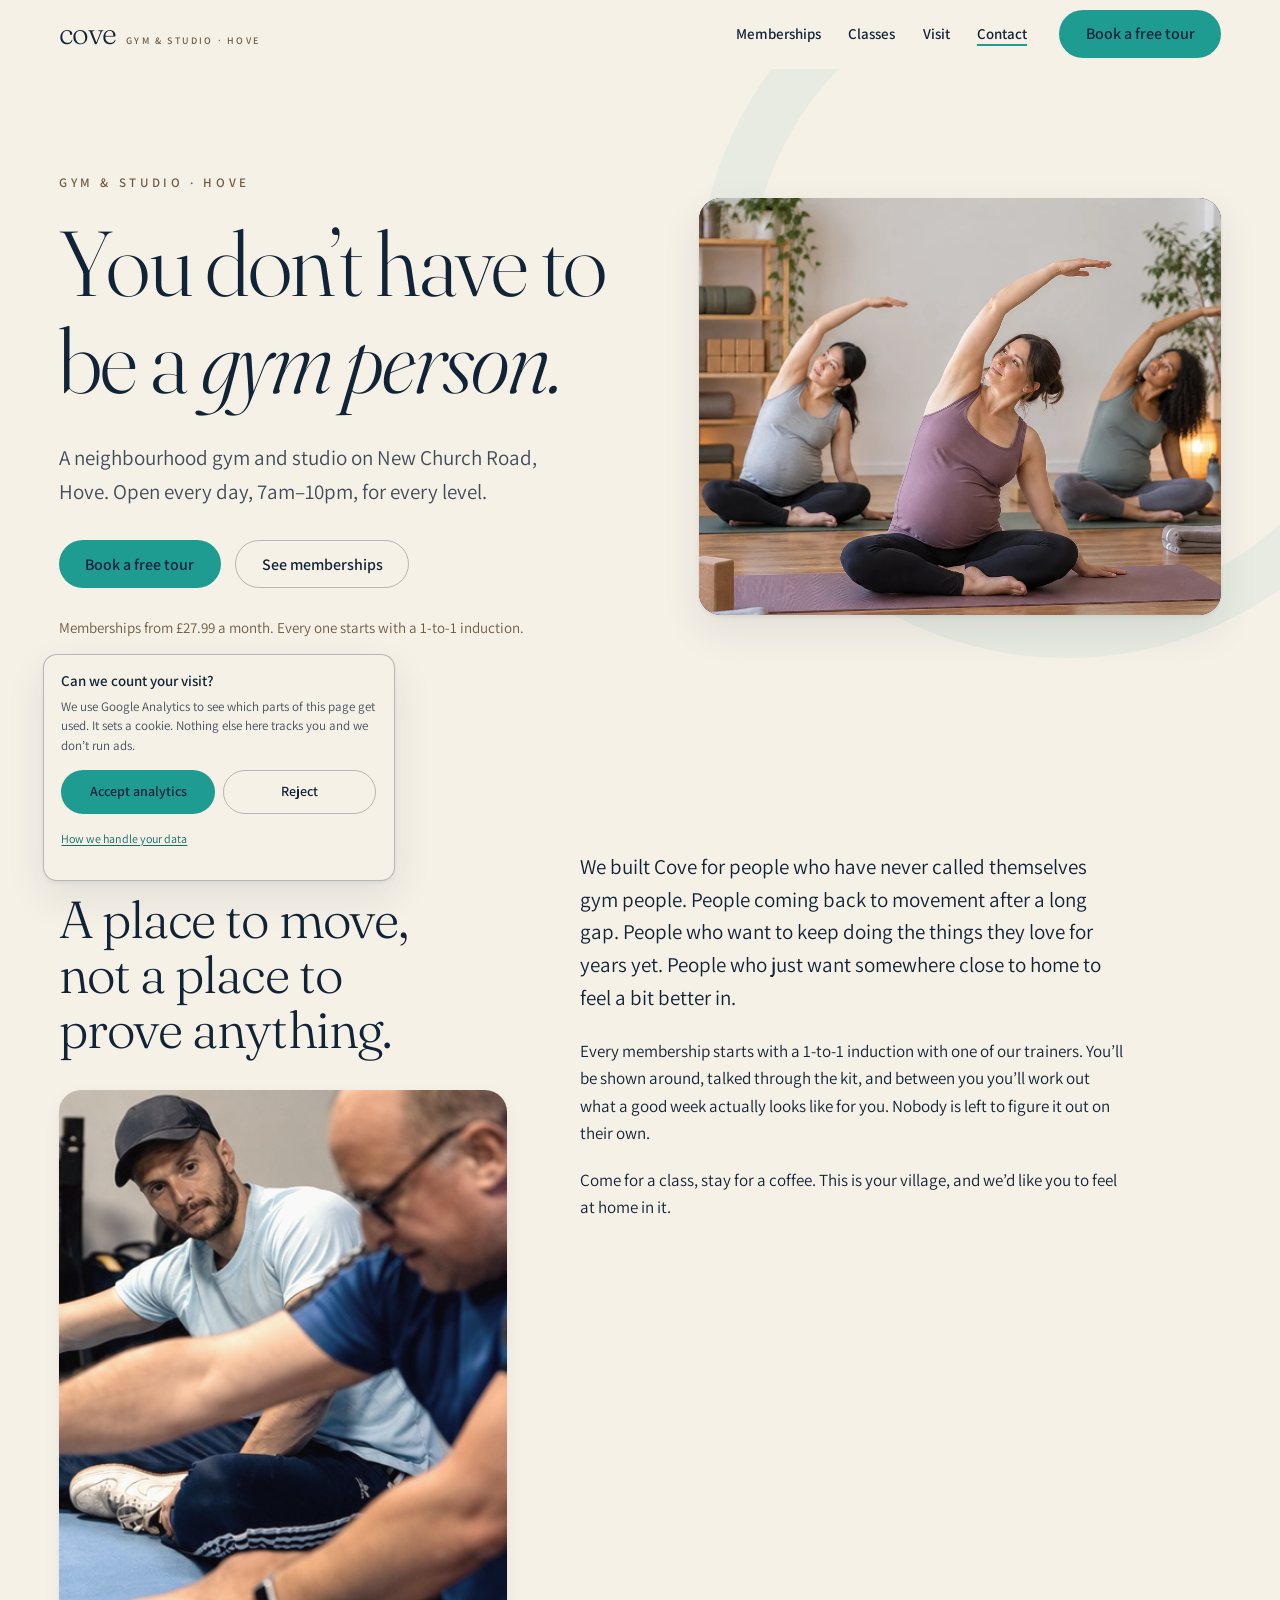
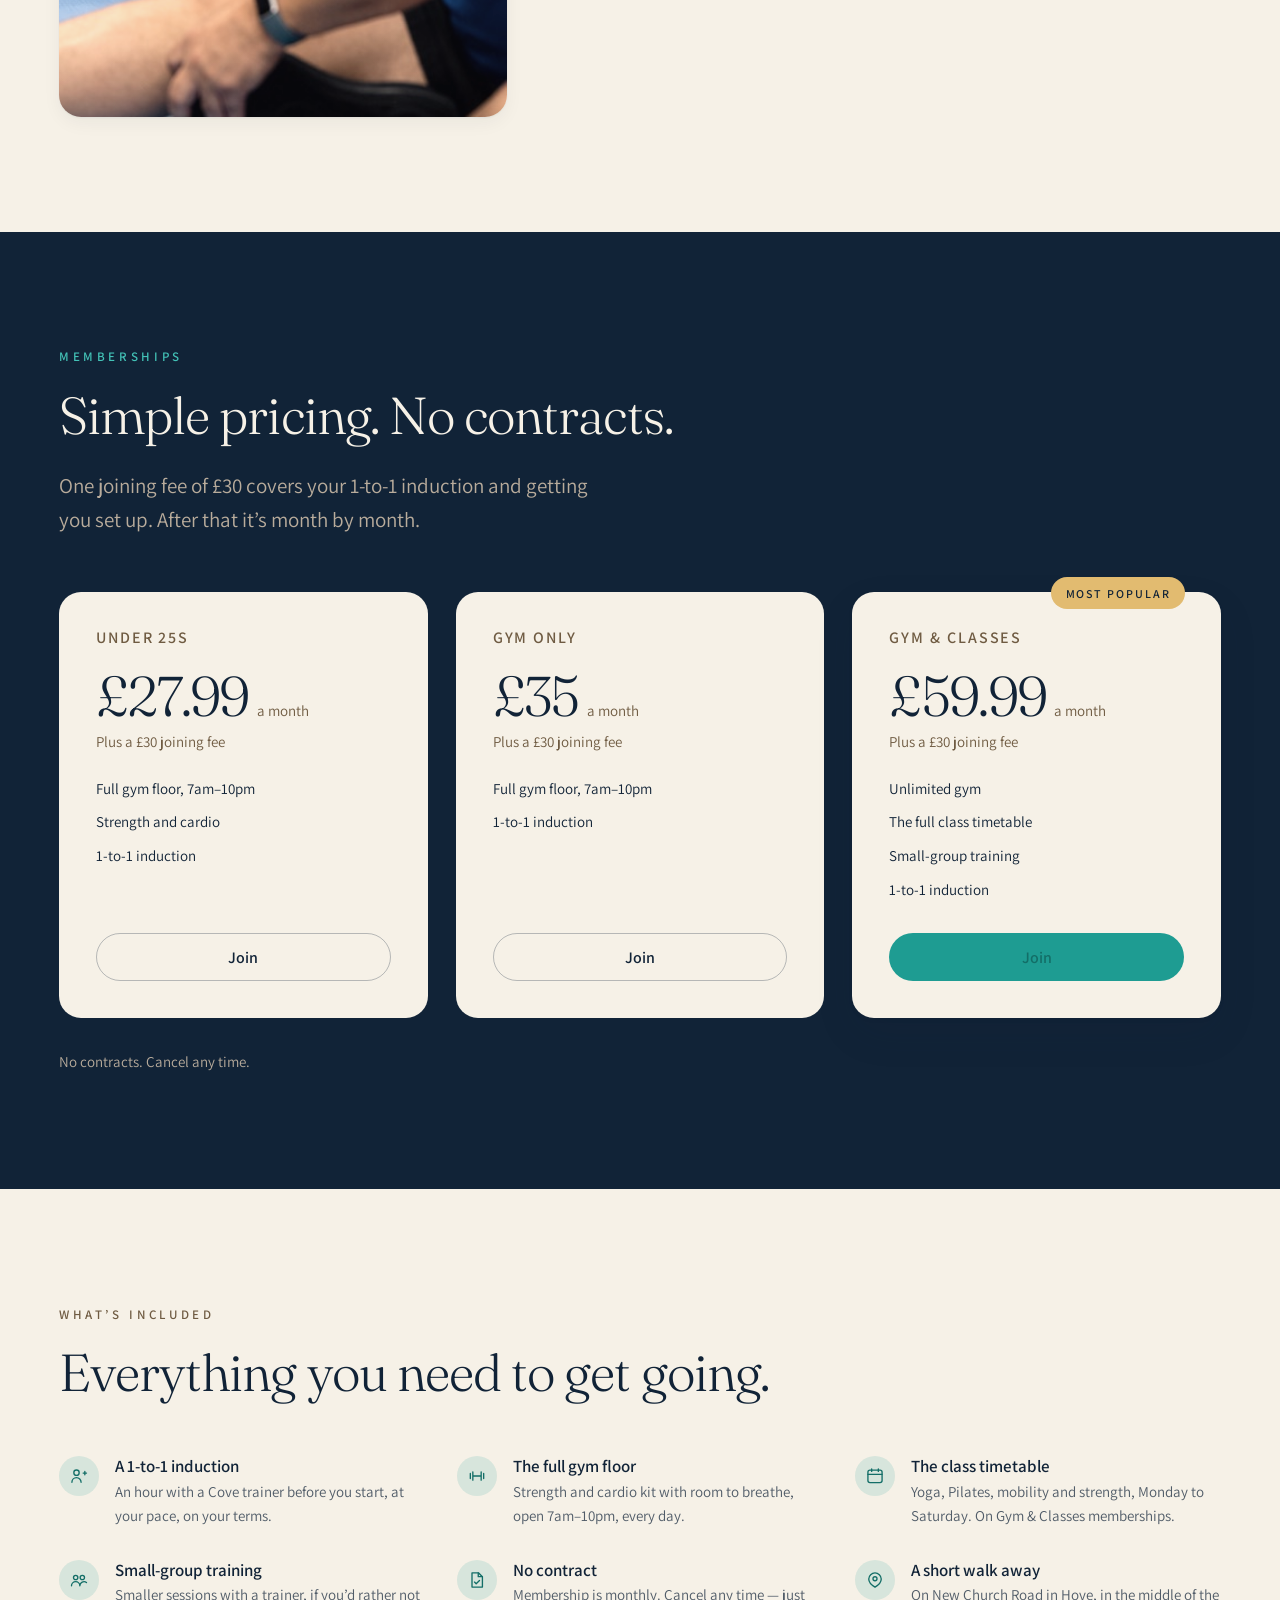
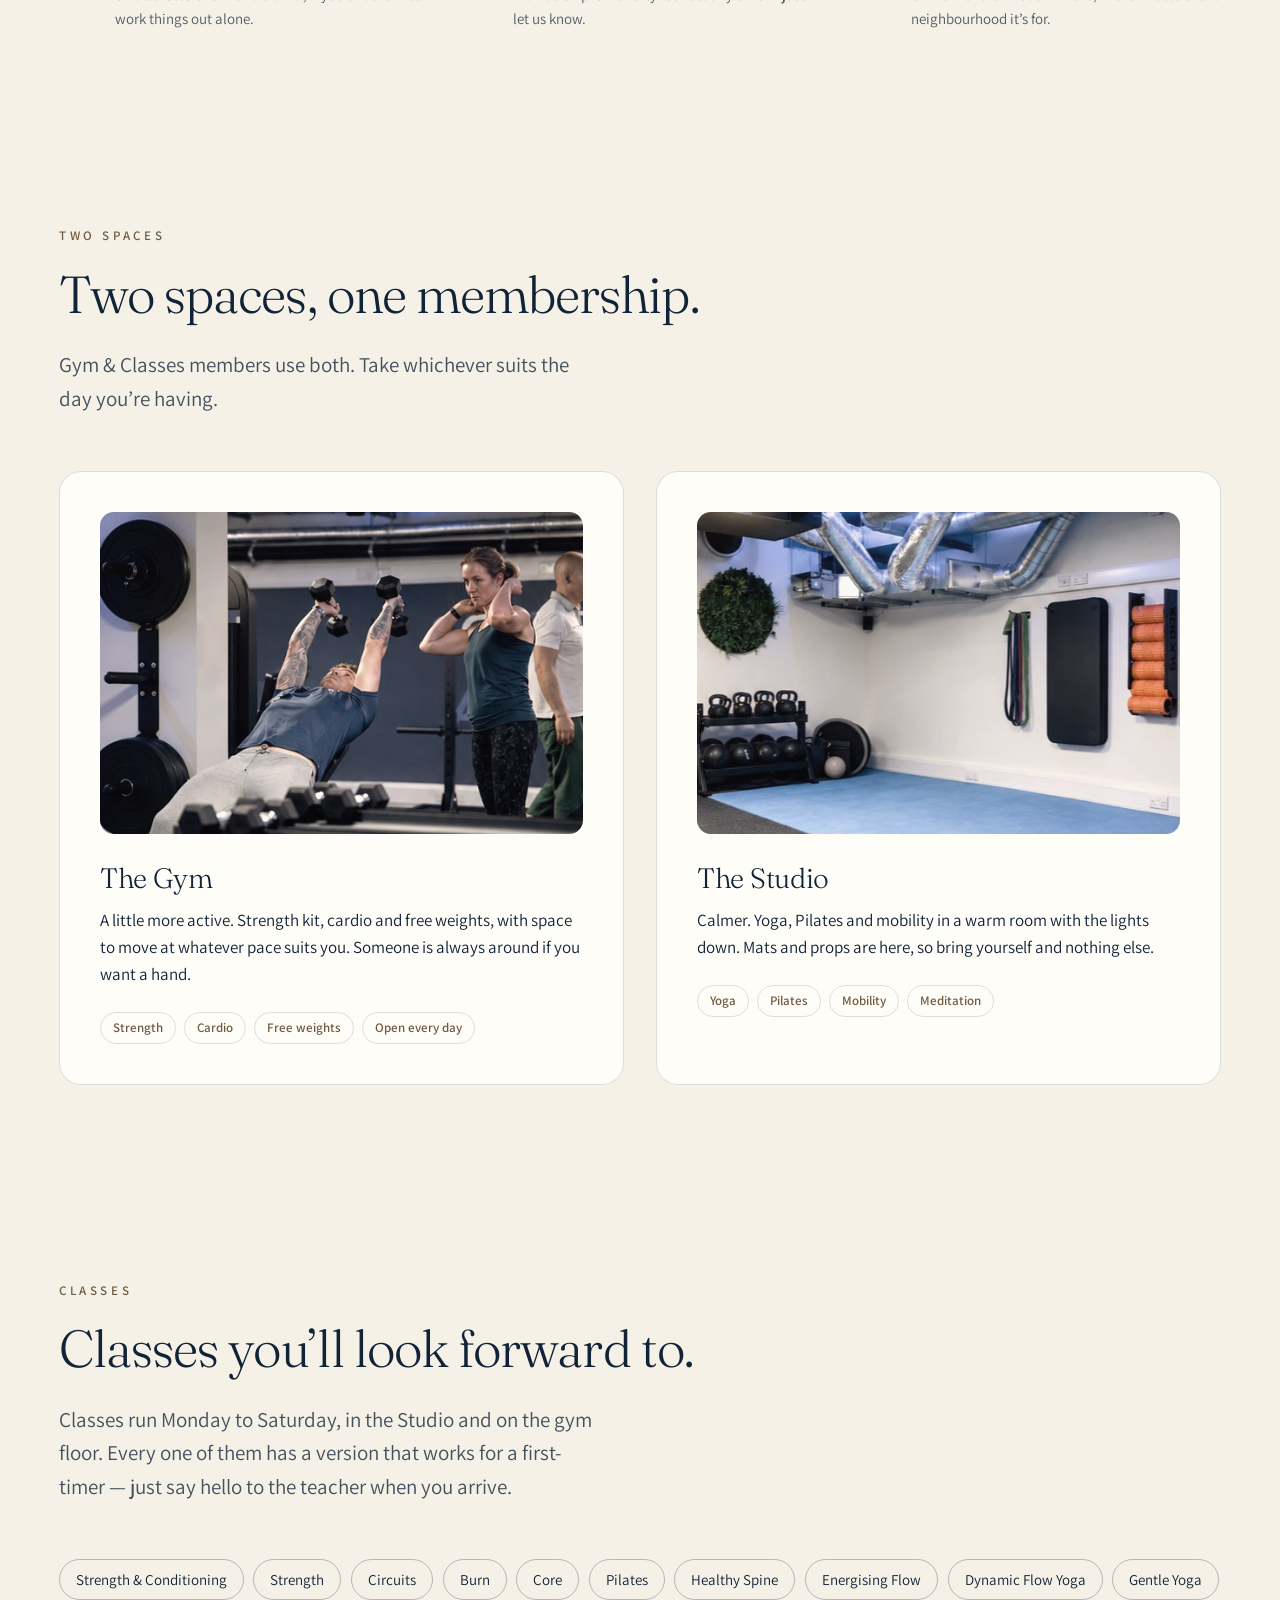
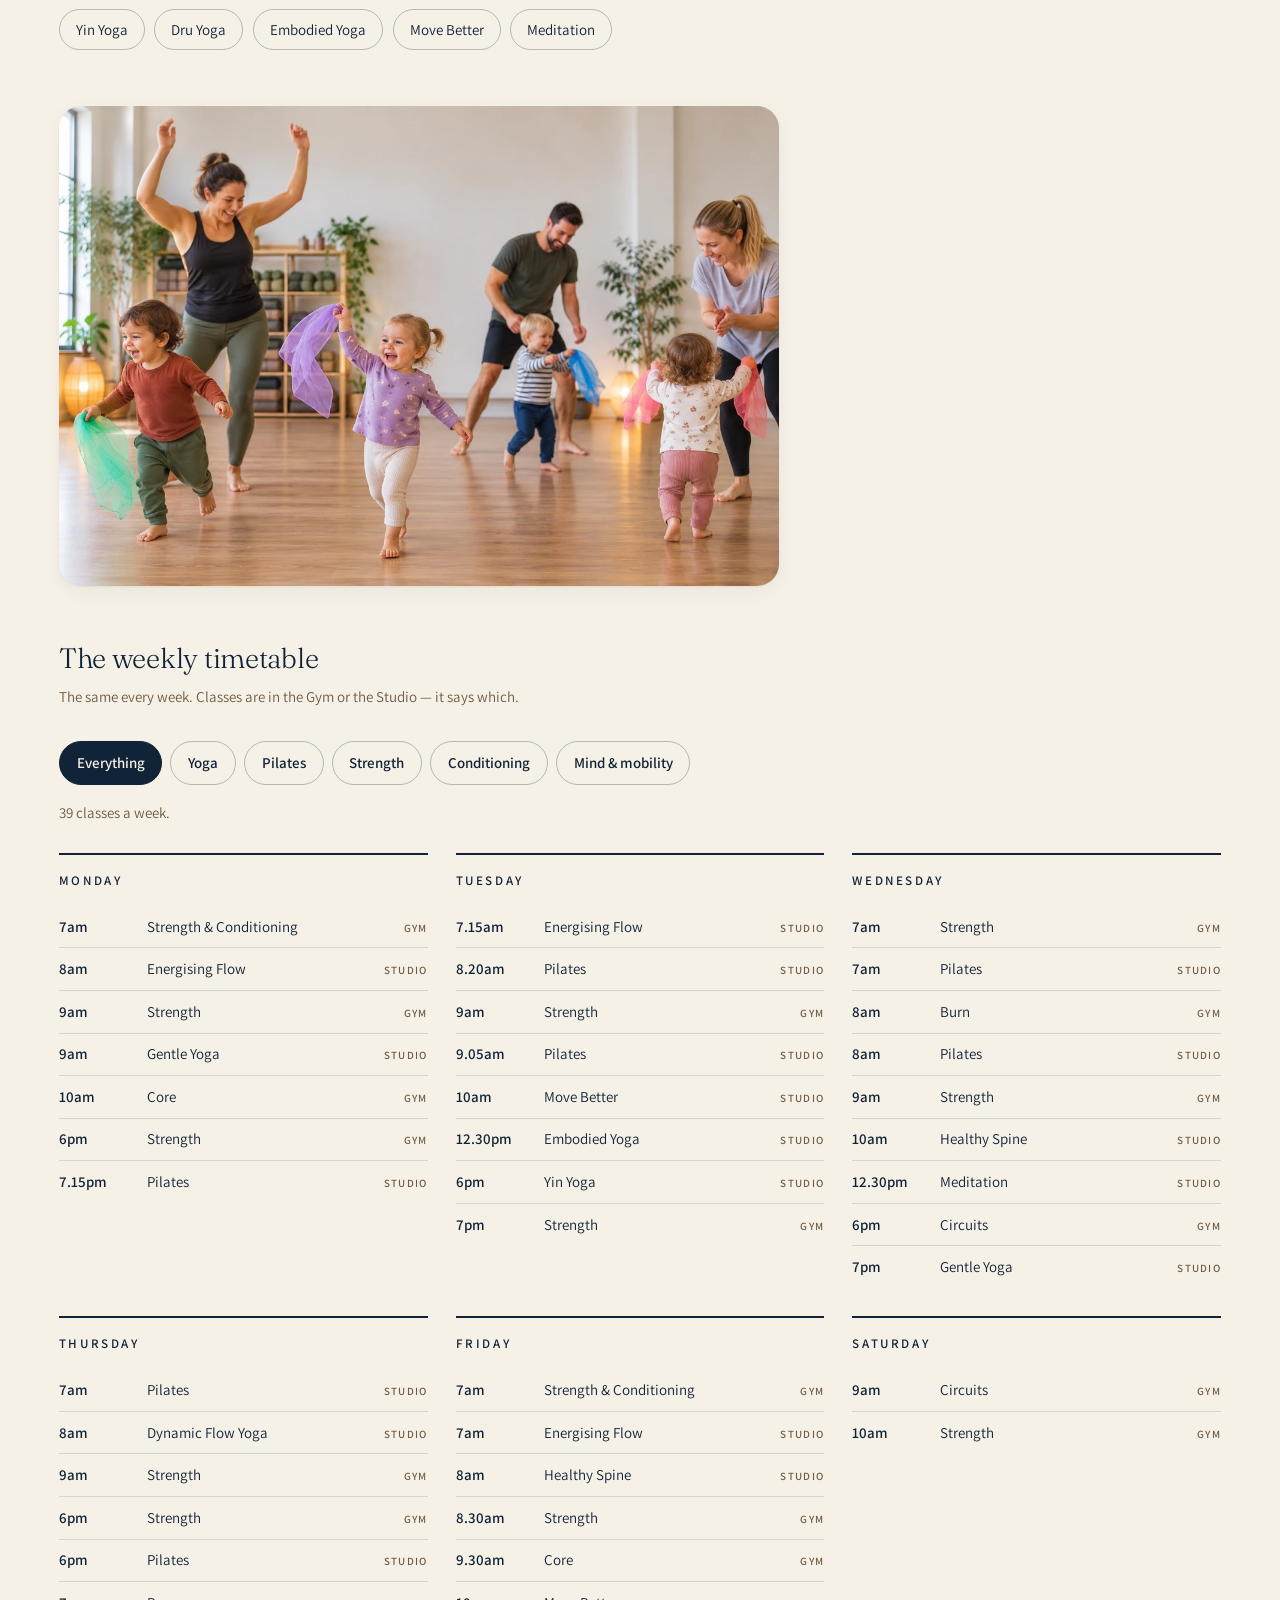
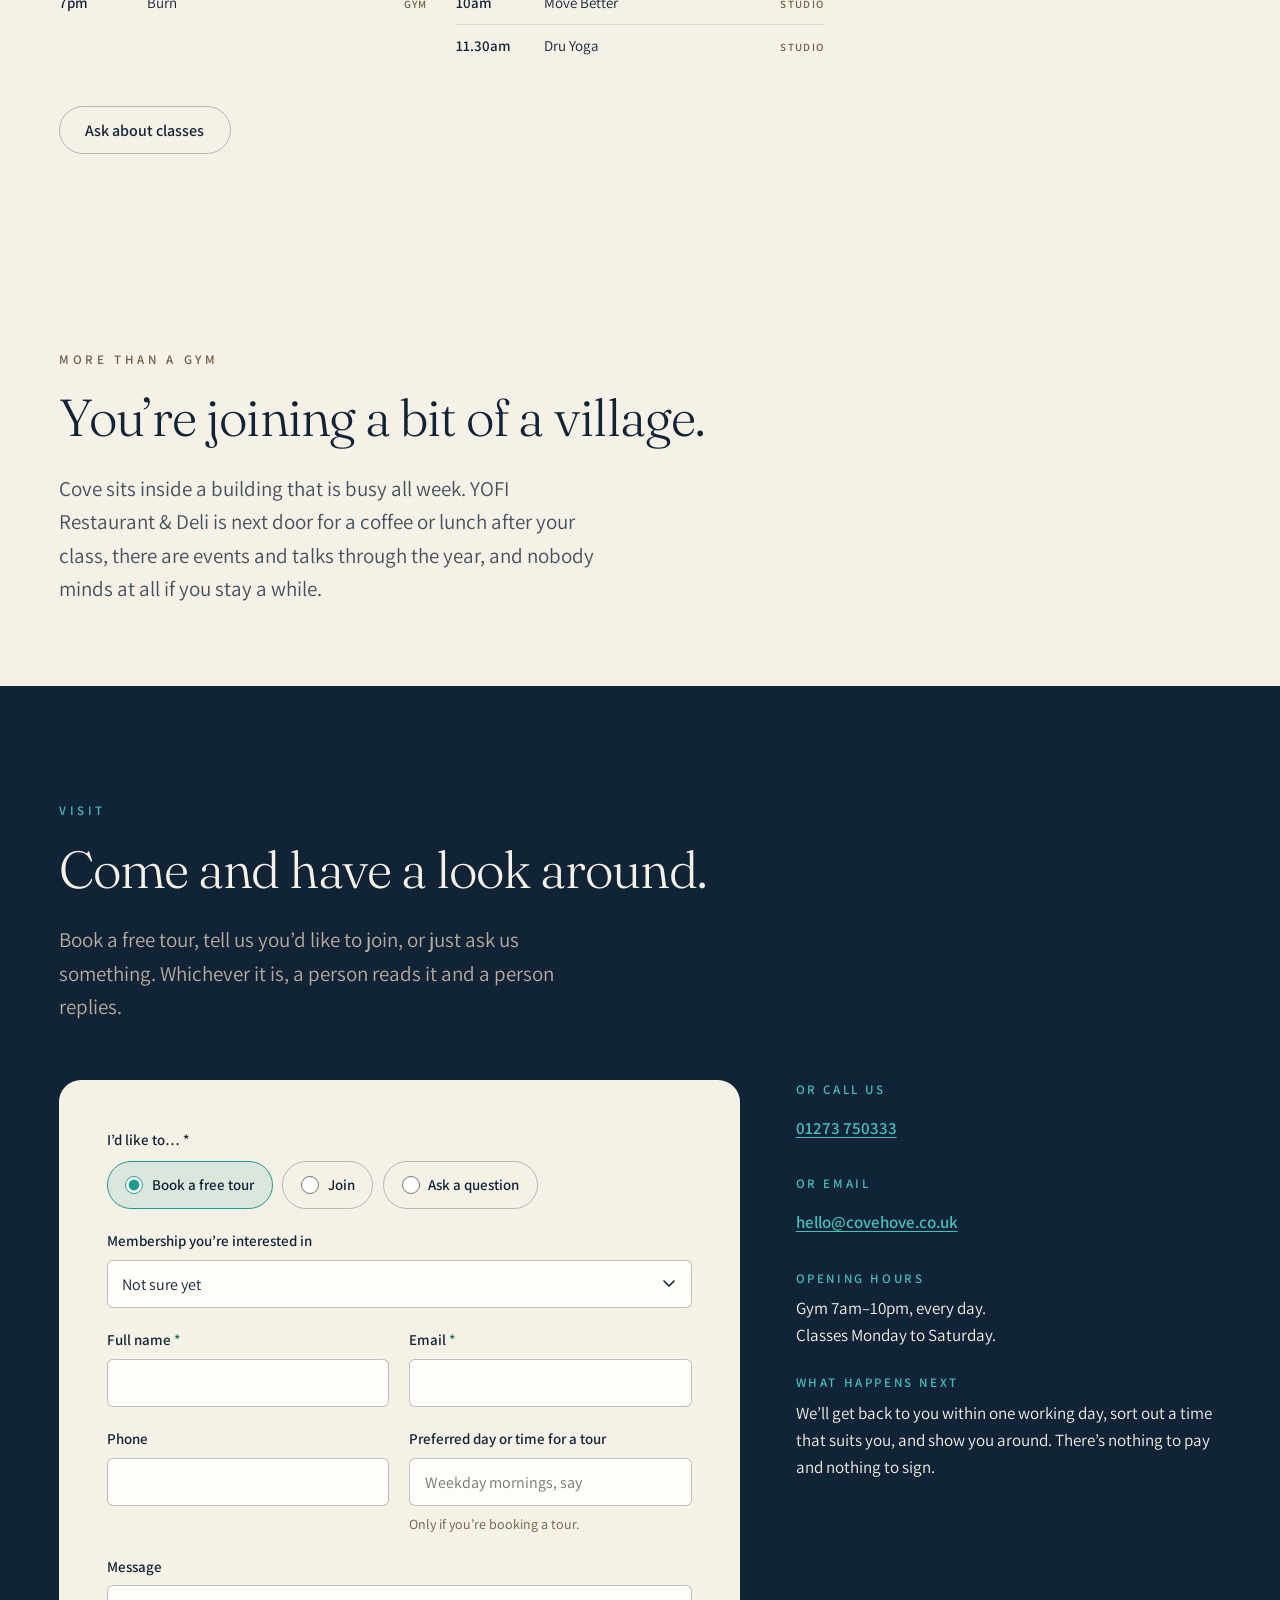
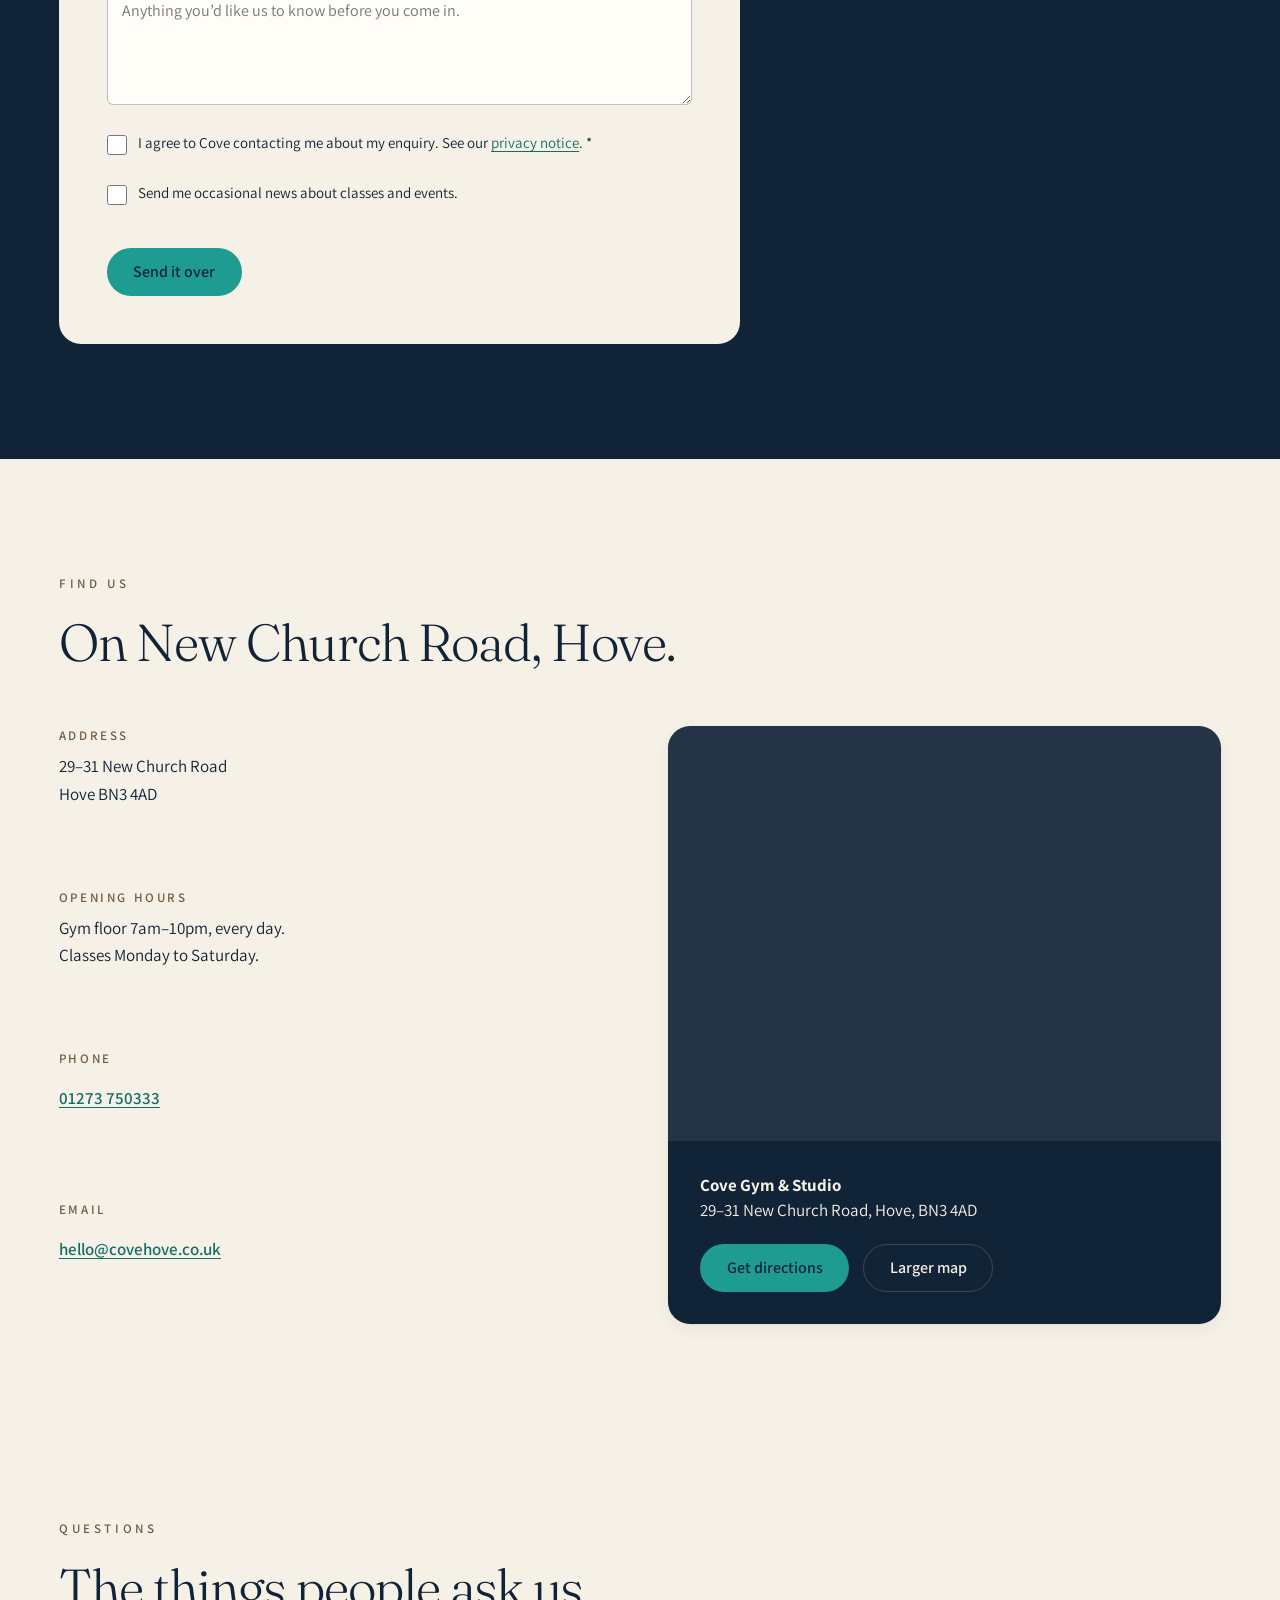
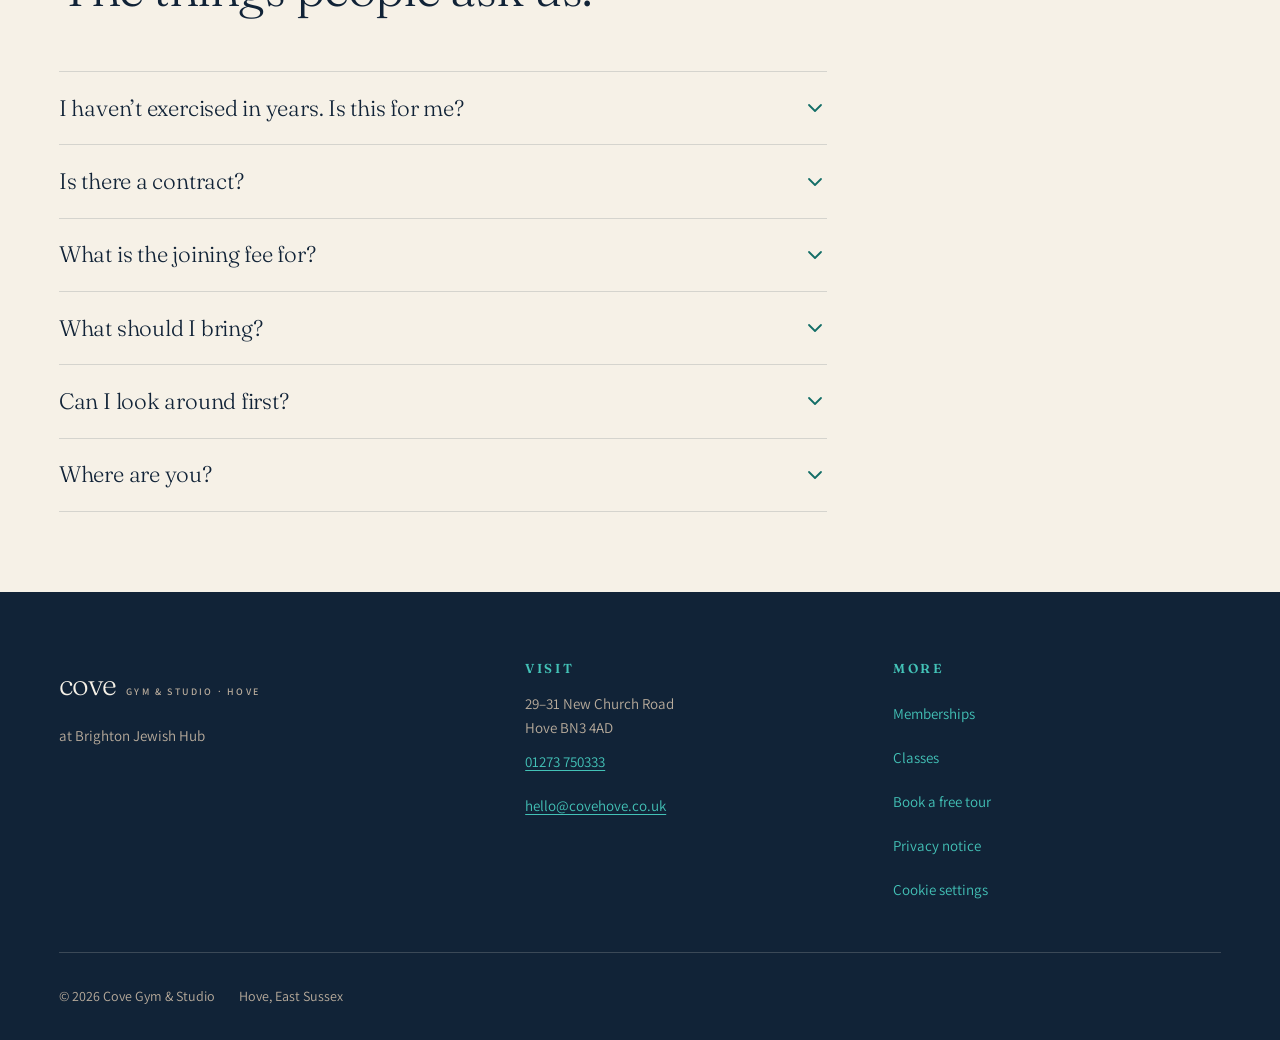
==== commit e3ccbd93: "Go live on covehove.co.uk, and swap the hero photograph The Squarespace default A records have been " ====
--- a/index.html
+++ b/index.html
@@ -333,9 +333,9 @@
       </div>
 
       <div class="media media--hero">
-        <img src="assets/img/hero-entrance.jpg" width="1200" height="960"
+        <img src="assets/img/hero-studio.jpg" width="1024" height="819"
              fetchpriority="high" decoding="async"
-             alt="Open glass doors onto a light studio, with plants either side of the entrance.">
+             alt="Three people sitting cross-legged on mats in the studio, stretching to one side.">
       </div>
 
     </div>
@@ -604,9 +604,9 @@
         </article>
 
         <article class="space-card">
-          <figure class="space-card__media">
-            <img src="assets/img/studio-class.jpg" width="800" height="533" loading="lazy" decoding="async"
-                 alt="A small yoga class in the studio, sitting cross-legged and stretching to one side.">
+          <figure class="space-card__media photo--warm">
+            <img src="assets/img/studio-space.jpg" width="556" height="371" loading="lazy" decoding="async"
+                 alt="The matted studio area at Cove, with mats, foam rollers and resistance bands to hand.">
           </figure>
           <h3>The Studio</h3>
           <p>
@@ -681,9 +681,6 @@
           Ask us for this week’s timetable and we’ll send it over — or come and take a look.
         </p>
         <div class="btn-row" style="margin-top:1.25rem">
-          <a class="btn btn--secondary" id="timetable-download" href="#" hidden download>
-            Download the timetable (PDF)
-          </a>
           <a class="btn btn--secondary" href="#visit">Ask about classes</a>
         </div>
       </div>
--- a/assets/css/styles.css
+++ b/assets/css/styles.css
@@ -739,6 +739,68 @@
 .timetable-heading { margin-bottom: 0.35em; }
 .timetable-intro { margin-bottom: 2rem; }
 
+/* --- Timetable controls -------------------------------------------------- */
+
+.tt-filter {
+  display: flex;
+  flex-wrap: wrap;
+  gap: 0.5rem;
+  margin-bottom: 1rem;
+}
+
+.tt-filter__btn {
+  min-height: 44px;
+  padding: 0.5rem 1.05rem;
+  border: 1px solid var(--line-strong);
+  border-radius: 999px;
+  background: transparent;
+  font-family: var(--font-body);
+  font-size: 0.9375rem;
+  font-weight: 600;
+  color: var(--navy);
+  cursor: pointer;
+  transition: background-color .15s ease, border-color .15s ease, color .15s ease;
+}
+.tt-filter__btn:hover { border-color: var(--navy); }
+.tt-filter__btn[aria-pressed="true"] {
+  background: var(--navy);
+  border-color: var(--navy);
+  color: var(--cream);
+}
+
+/* Day tabs: narrow screens only, where one column of 39 classes is a slog. */
+.tt-daybar { display: none; }
+
+.tt-daybar__btn {
+  flex: 1 1 0;
+  min-width: 0;
+  min-height: 44px;
+  padding: 0.5rem 0.25rem;
+  border: 1px solid var(--line-strong);
+  border-radius: var(--radius-sm);
+  background: transparent;
+  font-family: var(--font-body);
+  font-size: 0.875rem;
+  font-weight: 600;
+  color: var(--navy);
+  cursor: pointer;
+}
+.tt-daybar__btn[aria-pressed="true"] {
+  background: var(--navy);
+  border-color: var(--navy);
+  color: var(--cream);
+}
+.tt-daybar__btn:disabled { opacity: 0.35; cursor: default; }
+
+@media (max-width: 639px) {
+  .tt-daybar { display: flex; gap: 0.35rem; margin-bottom: 1rem; }
+  .tt-filter__btn { font-size: 0.875rem; padding: 0.5rem 0.85rem; }
+}
+
+.tt-filter__count { margin: 0 0 1.75rem; }
+
+.tt-day[hidden], .tt-item[hidden] { display: none !important; }
+
 .timetable-grid {
   display: grid;
   gap: clamp(1.25rem, 0.9rem + 1.4vw, 1.75rem);
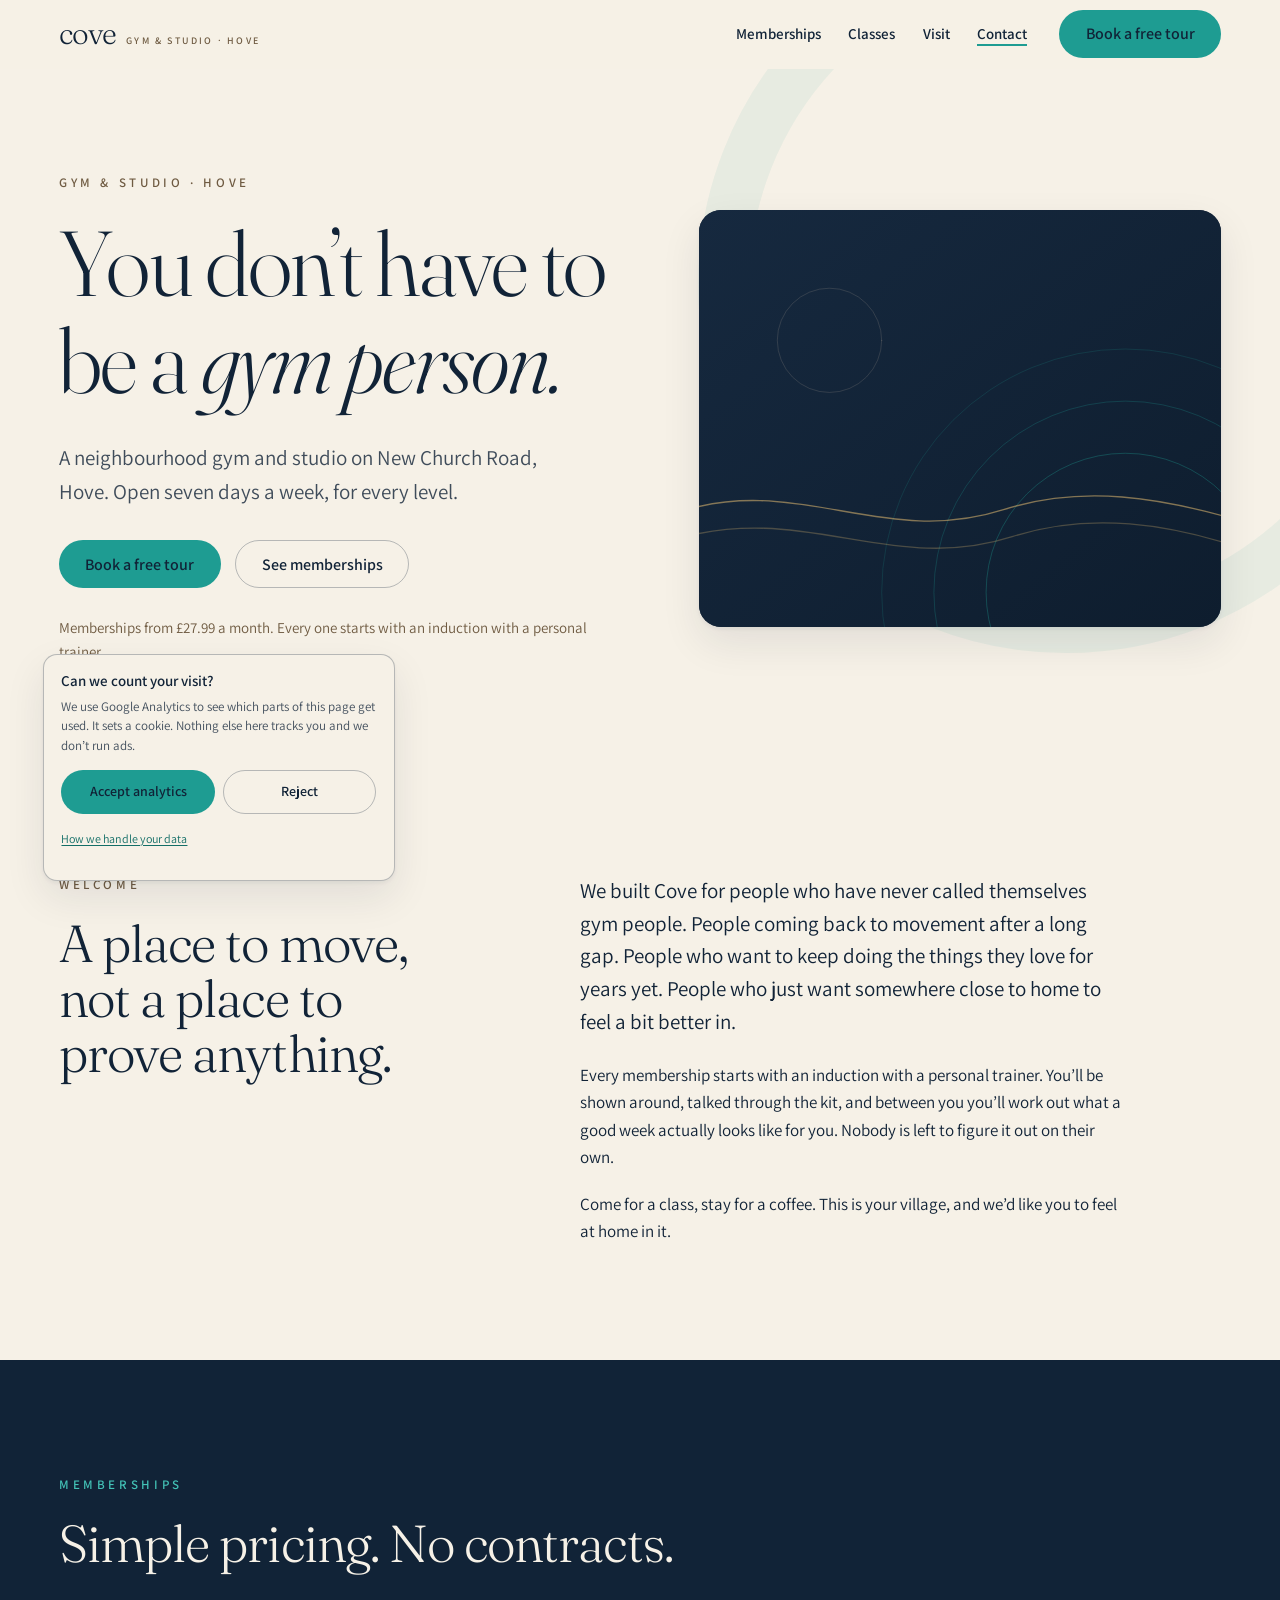
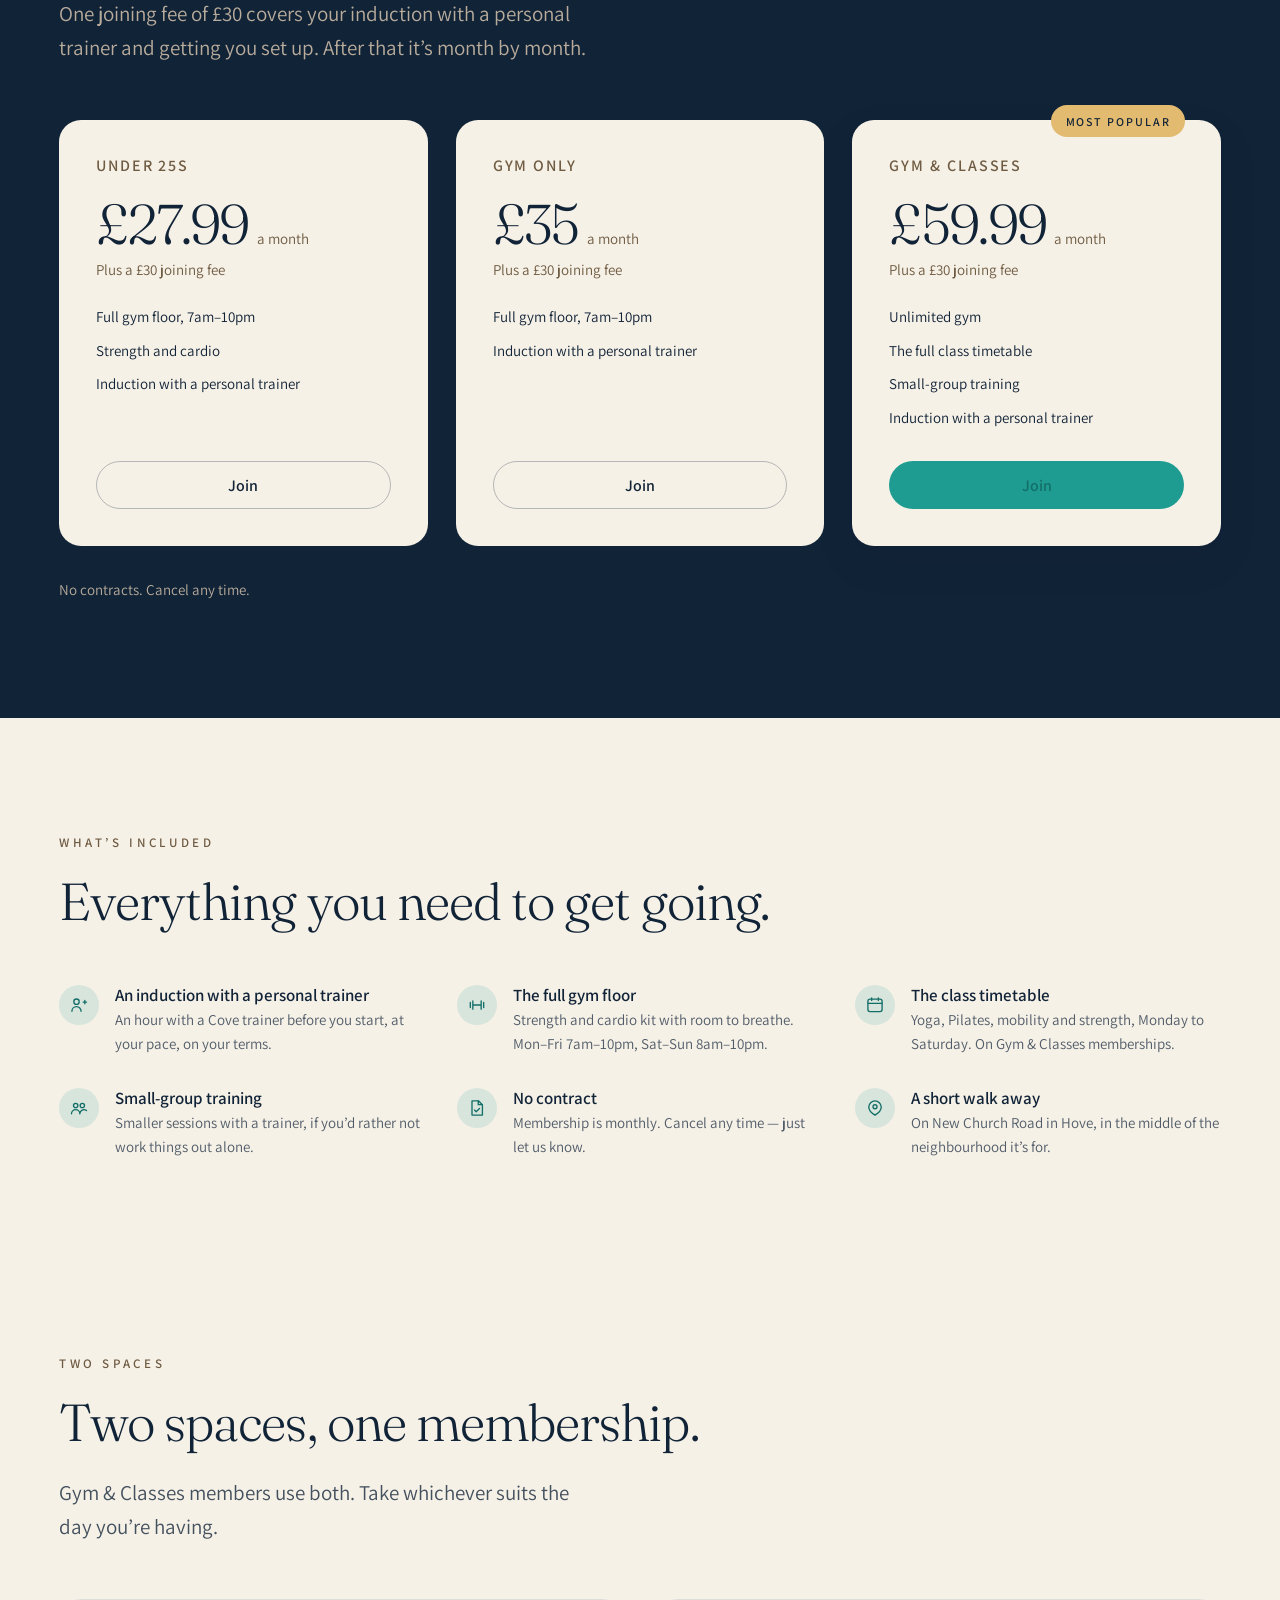
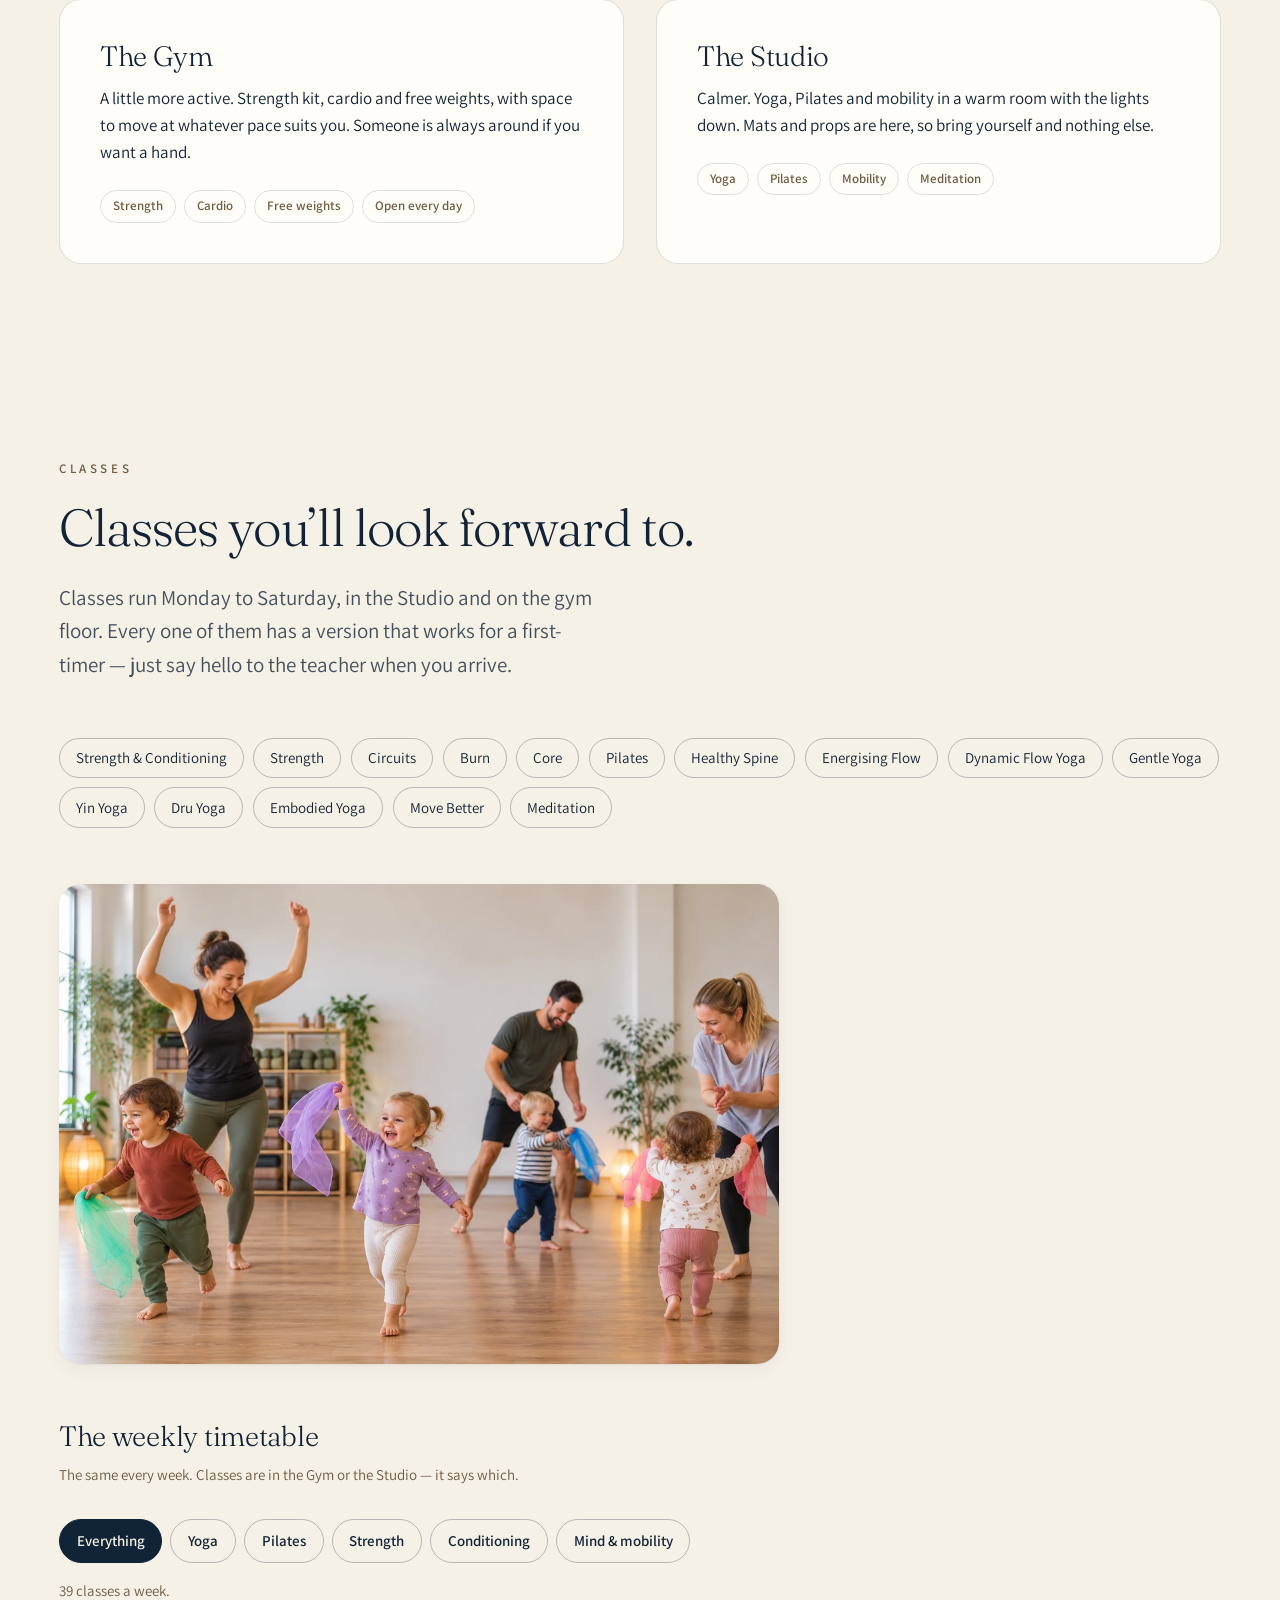
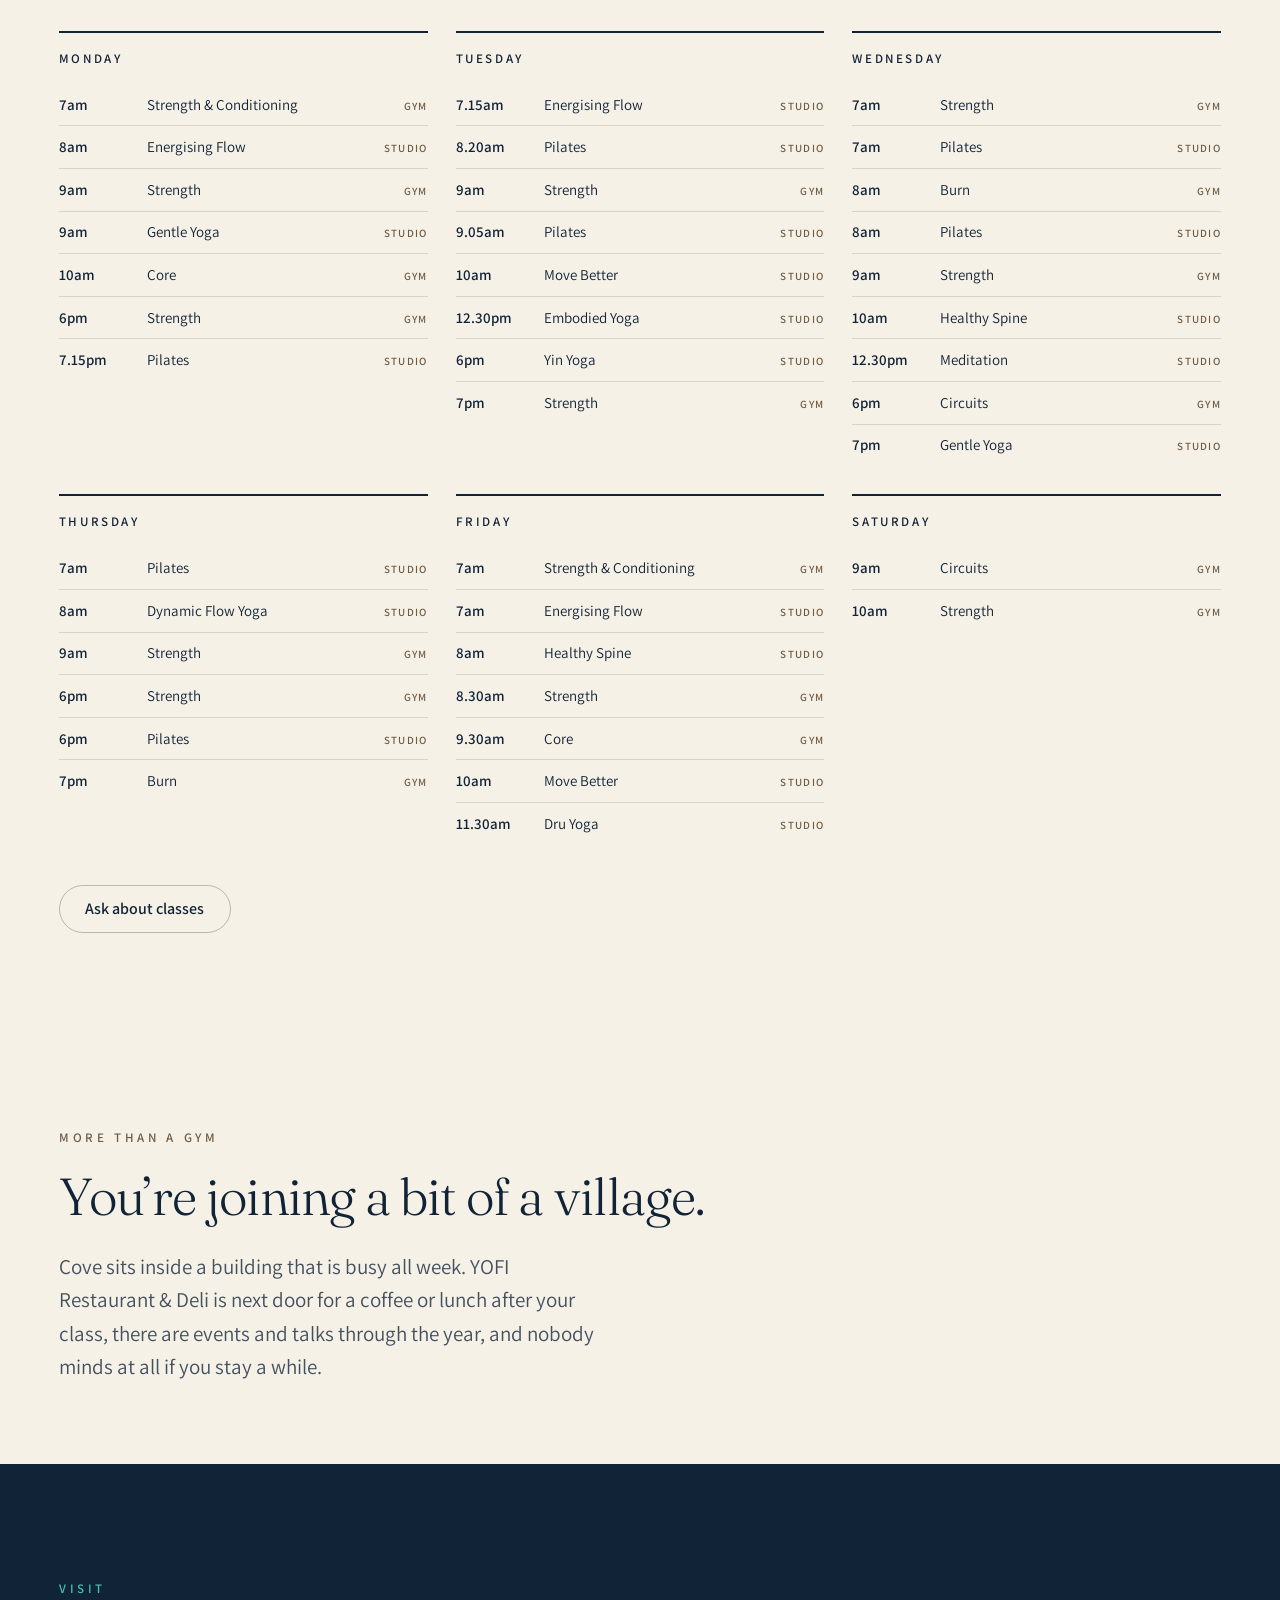
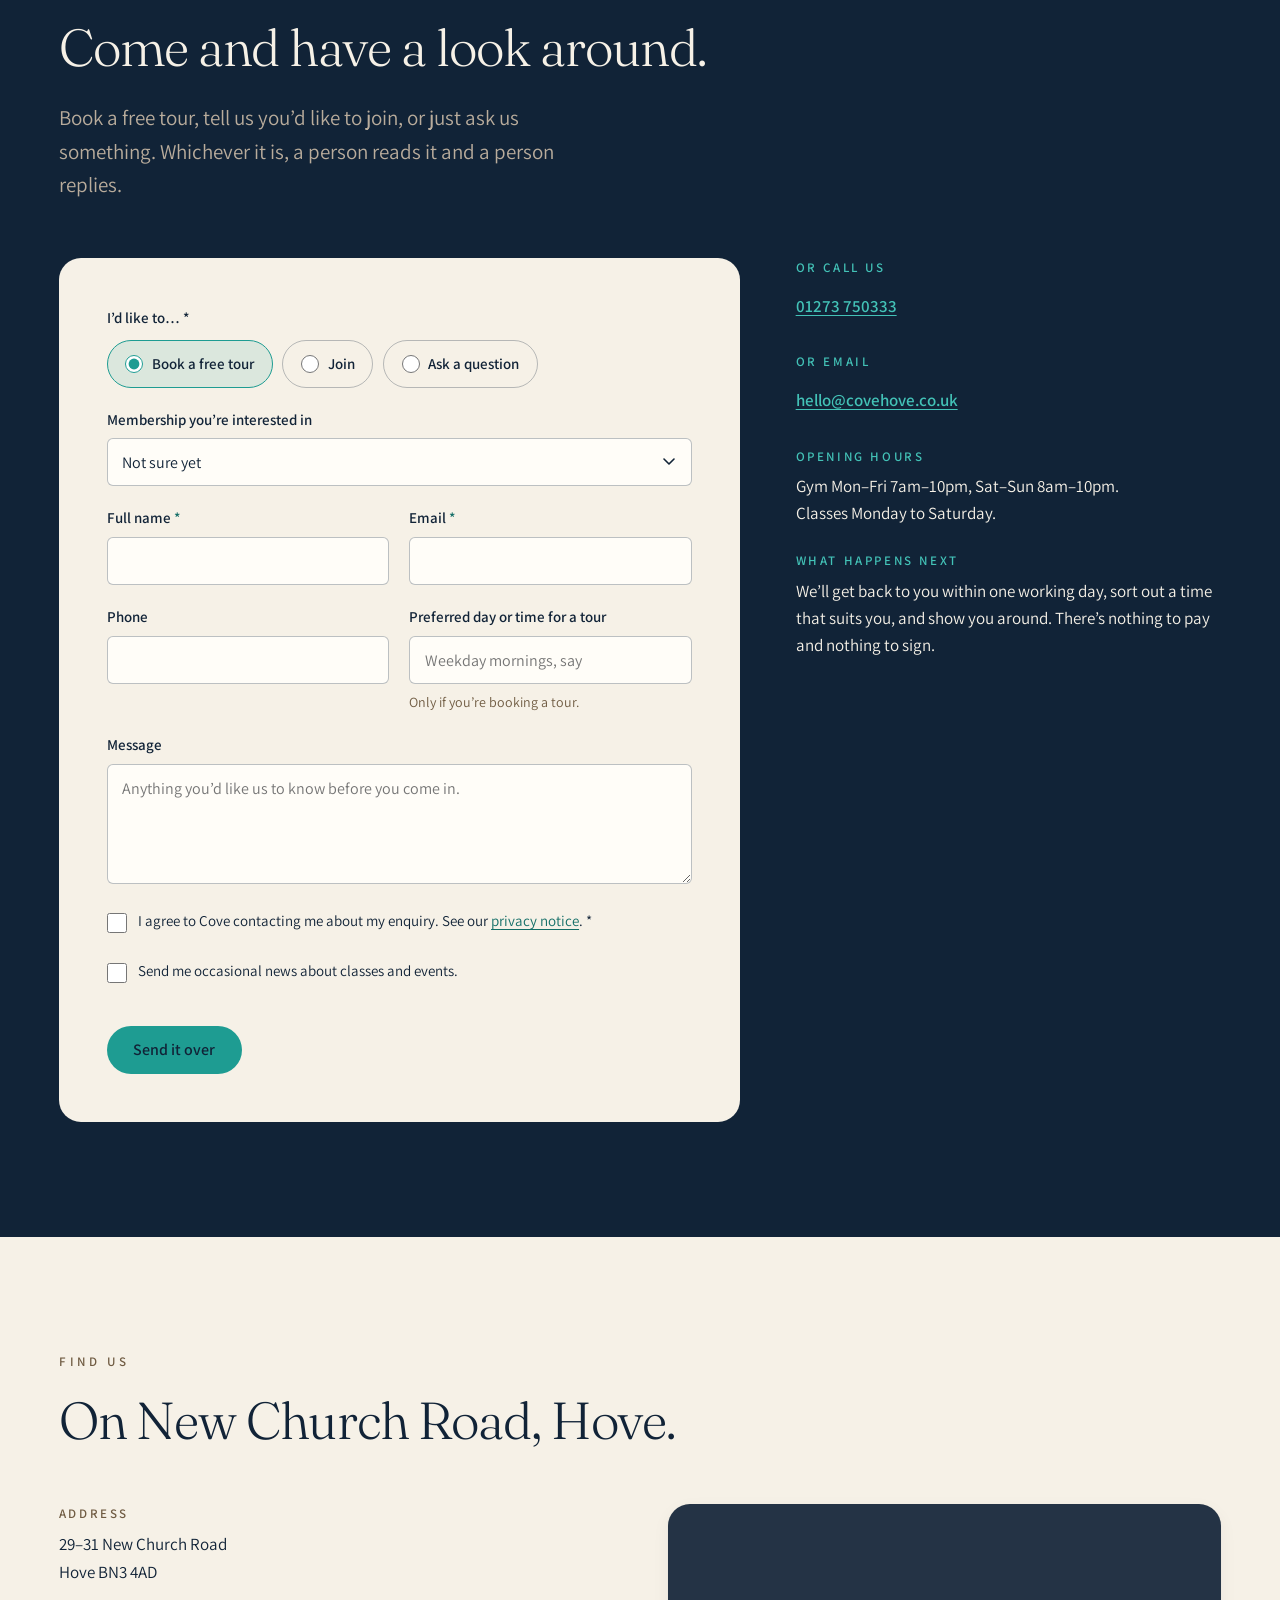
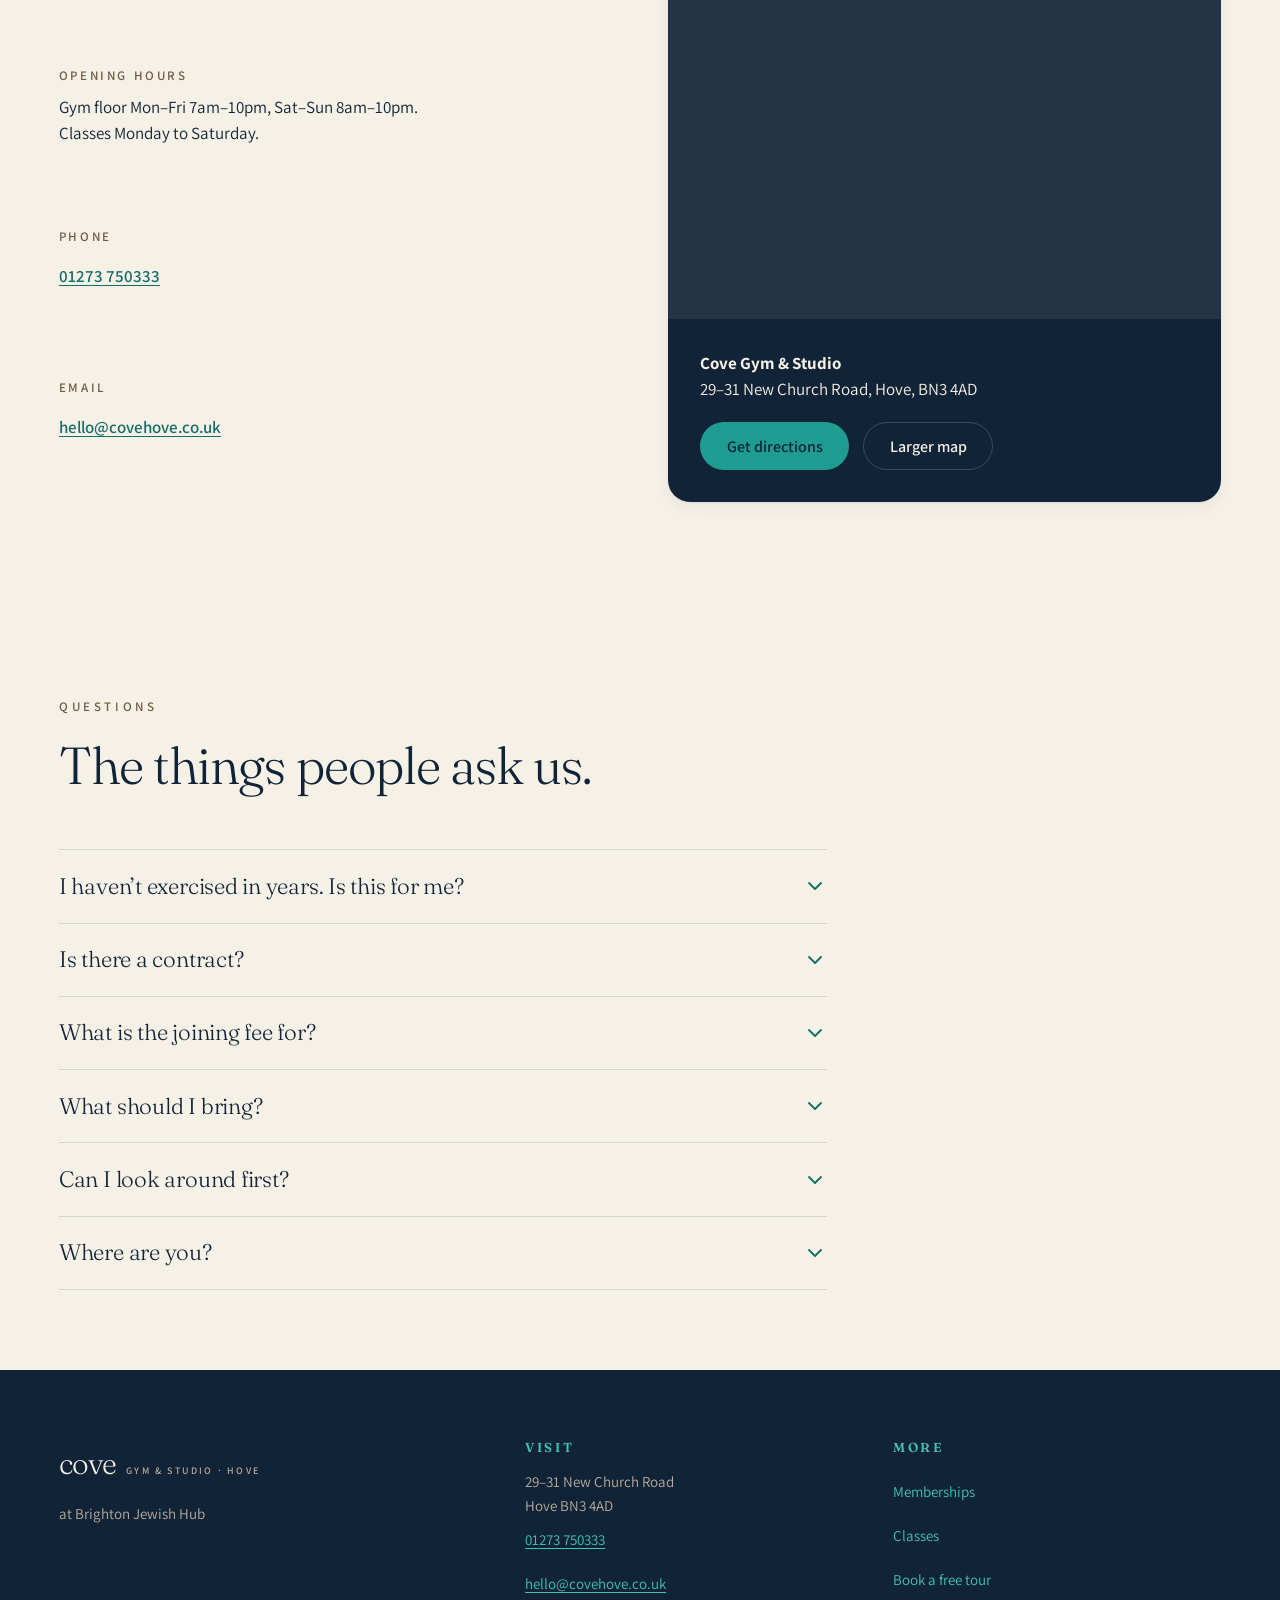
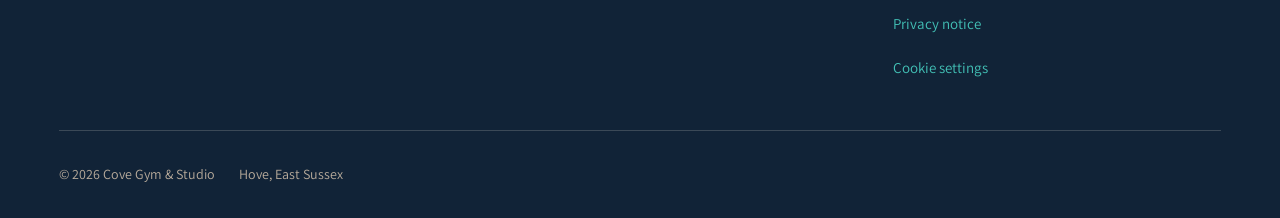
==== commit 6cc32f0e: "Act on Timmo's feedback: remove staff photos, fix hours, reword induction - Takes down the photograp" ====
--- a/index.html
+++ b/index.html
@@ -5,7 +5,7 @@
 <meta name="viewport" content="width=device-width, initial-scale=1">
 
 <title>Cove Gym &amp; Studio, Hove | Memberships from £27.99</title>
-<meta name="description" content="A neighbourhood gym and studio on New Church Road, Hove. Open 7am–10pm every day. Classes, 1-to-1 inductions, no contracts. Book a free tour.">
+<meta name="description" content="A neighbourhood gym and studio on New Church Road, Hove. Open seven days a week. Classes, an induction with a personal trainer, no contracts. Book a free tour.">
 
 <link rel="canonical" href="https://covehove.co.uk/">
 
@@ -77,7 +77,7 @@
       "alternateName": "Cove",
       "disambiguatingDescription": "Gym and studio, Hove",
       "slogan": "You don\u2019t have to be a gym person.",
-      "description": "A neighbourhood gym and studio on New Church Road, Hove. Open 7am\u201310pm every day, with a full class timetable Monday to Saturday, 1-to-1 inductions and no contracts.",
+      "description": "A neighbourhood gym and studio on New Church Road, Hove. Open seven days a week, with a full class timetable Monday to Saturday, an induction with a personal trainer, and no contracts.",
       "url": "https://covehove.co.uk/",
       "telephone": "+441273750333",
       "email": "hello@covehove.co.uk",
@@ -107,15 +107,21 @@
       "openingHoursSpecification": [
         {
           "@type": "OpeningHoursSpecification",
-          "dayOfWeek": ["Monday","Tuesday","Wednesday","Thursday","Friday","Saturday","Sunday"],
+          "dayOfWeek": ["Monday","Tuesday","Wednesday","Thursday","Friday"],
           "opens": "07:00",
+          "closes": "22:00"
+        },
+        {
+          "@type": "OpeningHoursSpecification",
+          "dayOfWeek": ["Saturday","Sunday"],
+          "opens": "08:00",
           "closes": "22:00"
         }
       ],
       "amenityFeature": [
         { "@type": "LocationFeatureSpecification", "name": "Gym floor, strength and cardio", "value": true },
         { "@type": "LocationFeatureSpecification", "name": "Studio classes", "value": true },
-        { "@type": "LocationFeatureSpecification", "name": "1-to-1 induction included", "value": true },
+        { "@type": "LocationFeatureSpecification", "name": "Induction with a personal trainer included", "value": true },
         { "@type": "LocationFeatureSpecification", "name": "Small-group training", "value": true },
         { "@type": "LocationFeatureSpecification", "name": "No contract", "value": true }
       ],
@@ -126,7 +132,7 @@
           {
             "@type": "Offer",
             "name": "Under 25s",
-            "description": "Full gym floor 7am\u201310pm, strength and cardio, 1-to-1 induction.",
+            "description": "Full gym floor, strength and cardio, induction with a personal trainer.",
             "price": "27.99",
             "priceCurrency": "GBP",
             "availability": "https://schema.org/InStock",
@@ -141,7 +147,7 @@
           {
             "@type": "Offer",
             "name": "Gym Only",
-            "description": "Full gym floor 7am\u201310pm, 1-to-1 induction.",
+            "description": "Full gym floor, induction with a personal trainer.",
             "price": "35.00",
             "priceCurrency": "GBP",
             "availability": "https://schema.org/InStock",
@@ -156,7 +162,7 @@
           {
             "@type": "Offer",
             "name": "Gym & Classes",
-            "description": "Unlimited gym, the full class timetable, small-group training, 1-to-1 induction.",
+            "description": "Unlimited gym, the full class timetable, small-group training, induction with a personal trainer.",
             "price": "59.99",
             "priceCurrency": "GBP",
             "availability": "https://schema.org/InStock",
@@ -211,7 +217,7 @@
           "name": "I haven\u2019t exercised in years. Is this for me?",
           "acceptedAnswer": {
             "@type": "Answer",
-            "text": "Yes. That is exactly who we built it for. Every membership starts with a 1-to-1 induction, so you will never be left standing in the middle of the room wondering what to do next."
+            "text": "Yes. That is exactly who we built it for. Every membership starts with an induction with a personal trainer, so you will never be left standing in the middle of the room wondering what to do next."
           }
         },
         {
@@ -227,7 +233,7 @@
           "name": "What is the joining fee for?",
           "acceptedAnswer": {
             "@type": "Answer",
-            "text": "Your 1-to-1 induction and getting you set up as a member. It is a one-off \u00a330, paid when you join."
+            "text": "Your induction with a personal trainer and getting you set up as a member. It is a one-off \u00a330, paid when you join."
           }
         },
         {
@@ -317,8 +323,8 @@
         <span class="eyebrow">Gym &amp; Studio · Hove</span>
         <h1>You don’t have to be a <em>gym person.</em></h1>
         <p class="hero__lead">
-          A neighbourhood gym and studio on New Church Road, Hove. Open <span data-cove="hours.gymDays">every day</span>,
-          <span data-cove="hours.gym">7am–10pm</span>, for every level.
+          A neighbourhood gym and studio on New Church Road, Hove. Open seven days a
+          week, for every level.
         </p>
 
         <div class="btn-row">
@@ -328,14 +334,16 @@
 
         <p class="hero__note">
           Memberships from <span data-cove="lowestPrice">£27.99</span> a month.
-          Every one starts with a 1-to-1 induction.
+          Every one starts with an induction with a personal trainer.
         </p>
       </div>
 
+      <!-- TODO: replace with a photograph of the gym floor. Timmo has asked for a
+           gym-focused hero and is shooting new images; until then this is a plain
+           brand panel rather than a studio photo that works against the point. -->
       <div class="media media--hero">
-        <img src="assets/img/hero-studio.jpg" width="1024" height="819"
-             fetchpriority="high" decoding="async"
-             alt="Three people sitting cross-legged on mats in the studio, stretching to one side.">
+        <img src="assets/img/placeholder-hero.svg" alt="" aria-hidden="true"
+             width="1200" height="960" decoding="async">
       </div>
 
     </div>
@@ -350,10 +358,6 @@
       <div>
         <span class="eyebrow">Welcome</span>
         <h2 id="welcome-title">A place to move, not a place to prove anything.</h2>
-        <figure class="ethos__media photo--warm">
-          <img src="assets/img/induction.jpg" width="400" height="560" loading="lazy" decoding="async"
-               alt="A Cove trainer talking a member through a seated stretch on the mat.">
-        </figure>
       </div>
       <div class="ethos">
         <p class="lead">
@@ -363,7 +367,7 @@
           close to home to feel a bit better in.
         </p>
         <p>
-          Every membership starts with a 1-to-1 induction with one of our trainers.
+          Every membership starts with an induction with a personal trainer.
           You’ll be shown around, talked through the kit, and between you you’ll work
           out what a good week actually looks like for you. Nobody is left to figure
           it out on their own.
@@ -387,8 +391,8 @@
         <span class="eyebrow">Memberships</span>
         <h2 id="memberships-title">Simple pricing. No contracts.</h2>
         <p>
-          One joining fee of <span data-cove="joiningFee">£30</span> covers your 1-to-1
-          induction and getting you set up. After that it’s month by month.
+          One joining fee of <span data-cove="joiningFee">£30</span> covers your induction
+          with a personal trainer and getting you set up. After that it’s month by month.
         </p>
       </div>
 
@@ -406,7 +410,7 @@
           <ul class="plan__features">
             <li>Full gym floor, 7am–10pm</li>
             <li>Strength and cardio</li>
-            <li>1-to-1 induction</li>
+            <li>Induction with a personal trainer</li>
           </ul>
           <div class="plan__cta">
             <a class="btn btn--secondary btn--block" href="#visit">Join</a>
@@ -422,7 +426,7 @@
           <p class="plan__fee">Plus a £30 joining fee</p>
           <ul class="plan__features">
             <li>Full gym floor, 7am–10pm</li>
-            <li>1-to-1 induction</li>
+            <li>Induction with a personal trainer</li>
           </ul>
           <div class="plan__cta">
             <a class="btn btn--secondary btn--block" href="#visit">Join</a>
@@ -441,7 +445,7 @@
             <li>Unlimited gym</li>
             <li>The full class timetable</li>
             <li>Small-group training</li>
-            <li>1-to-1 induction</li>
+            <li>Induction with a personal trainer</li>
           </ul>
           <div class="plan__cta">
             <a class="btn btn--primary btn--block" href="#visit">Join</a>
@@ -461,7 +465,7 @@
           <ul class="plan__features">
             <li>For people living on site</li>
             <li>Full gym floor, 7am–10pm</li>
-            <li>1-to-1 induction</li>
+            <li>Induction with a personal trainer</li>
           </ul>
           <div class="plan__cta">
             <a class="btn btn--secondary btn--block" href="#visit">Join</a>
@@ -478,7 +482,7 @@
           <ul class="plan__features">
             <li>For members who observe Shabbat</li>
             <li>Full gym floor</li>
-            <li>1-to-1 induction</li>
+            <li>Induction with a personal trainer</li>
           </ul>
           <div class="plan__cta">
             <a class="btn btn--secondary btn--block" href="#visit">Join</a>
@@ -511,7 +515,7 @@
             <svg viewBox="0 0 24 24" fill="none" stroke="currentColor" stroke-width="1.6" stroke-linecap="round" stroke-linejoin="round"><circle cx="9" cy="8" r="3.2"/><path d="M3.5 19.5a5.5 5.5 0 0 1 11 0"/><path d="M17 8.5h4M19 6.5v4"/></svg>
           </span>
           <div>
-            <h3>A 1-to-1 induction</h3>
+            <h3>An induction with a personal trainer</h3>
             <p>An hour with a Cove trainer before you start, at your pace, on your terms.</p>
           </div>
         </li>
@@ -522,7 +526,7 @@
           </span>
           <div>
             <h3>The full gym floor</h3>
-            <p>Strength and cardio kit with room to breathe, open <span data-cove="hours.gym">7am–10pm</span>, <span data-cove="hours.gymDays">every day</span>.</p>
+            <p>Strength and cardio kit with room to breathe. <span data-cove="hoursSummary">Mon–Fri 7am–10pm, Sat–Sun 8am–10pm</span>.</p>
           </div>
         </li>
 
@@ -586,10 +590,6 @@
       <div class="grid grid--2">
 
         <article class="space-card">
-          <figure class="space-card__media photo--warm">
-            <img src="assets/img/gym-floor.jpg" width="556" height="371" loading="lazy" decoding="async"
-                 alt="Members training with free weights on the gym floor at Cove.">
-          </figure>
           <h3>The Gym</h3>
           <p>
             A little more active. Strength kit, cardio and free weights, with space to
@@ -604,10 +604,6 @@
         </article>
 
         <article class="space-card">
-          <figure class="space-card__media photo--warm">
-            <img src="assets/img/studio-space.jpg" width="556" height="371" loading="lazy" decoding="async"
-                 alt="The matted studio area at Cove, with mats, foam rollers and resistance bands to hand.">
-          </figure>
           <h3>The Studio</h3>
           <p>
             Calmer. Yoga, Pilates and mobility in a warm room with the lights down.
@@ -728,10 +724,10 @@
           <form id="enquiry-form" action="https://api.web3forms.com/submit" method="POST" novalidate>
 
             <!-- Web3Forms plumbing. The access key is public by design. -->
-            <!-- TODO before launch: paste the Web3Forms access key here AS WELL AS in
-                 config.js. This copy is only used by visitors who have JavaScript
-                 switched off; JavaScript overwrites it from config.js otherwise. -->
-            <input type="hidden" name="access_key" id="w3f-key" value="">
+            <!-- The same Web3Forms key as config.js. This copy is only used by
+                 visitors with JavaScript switched off; otherwise JavaScript
+                 overwrites it from config.js. Change it in both places. -->
+            <input type="hidden" name="access_key" id="w3f-key" value="4ed4085c-516a-48c1-819b-f0c02e4ded51">
             <input type="hidden" name="subject" id="w3f-subject" value="Cove website enquiry">
             <input type="hidden" name="from_name" value="Cove website">
             <input type="hidden" name="replyto" id="w3f-replyto" value="">
@@ -851,7 +847,7 @@
             <div>
               <dt>Opening hours</dt>
               <dd>
-                Gym <span data-cove="hours.gym">7am–10pm</span>, <span data-cove="hours.gymDays">every day</span>.<br>
+                Gym <span data-cove="hoursSummary">Mon–Fri 7am–10pm, Sat–Sun 8am–10pm</span>.<br>
                 Classes <span data-cove="hours.classes">Monday to Saturday</span>.
               </dd>
             </div>
@@ -898,7 +894,7 @@
           <div>
             <dt>Opening hours</dt>
             <dd>
-              Gym floor <span data-cove="hours.gym">7am–10pm</span>, <span data-cove="hours.gymDays">every day</span>.<br>
+              Gym floor <span data-cove="hoursSummary">Mon–Fri 7am–10pm, Sat–Sun 8am–10pm</span>.<br>
               Classes <span data-cove="hours.classes">Monday to Saturday</span>.
             </dd>
           </div>
@@ -964,8 +960,8 @@
           <div class="faq__answer">
             <p>
               Yes. That is exactly who we built it for. Every membership starts with a
-              1-to-1 induction, so you will never be left standing in the middle of the
-              room wondering what to do next.
+              induction with a personal trainer, so you will never be left standing in
+              the middle of the room wondering what to do next.
             </p>
           </div>
         </details>
@@ -987,7 +983,7 @@
           </summary>
           <div class="faq__answer">
             <p>
-              Your 1-to-1 induction and getting you set up as a member. It is a one-off
+              Your induction with a personal trainer and getting you set up as a member. It is a one-off
               <span data-cove="joiningFee">£30</span>, paid when you join.
             </p>
           </div>
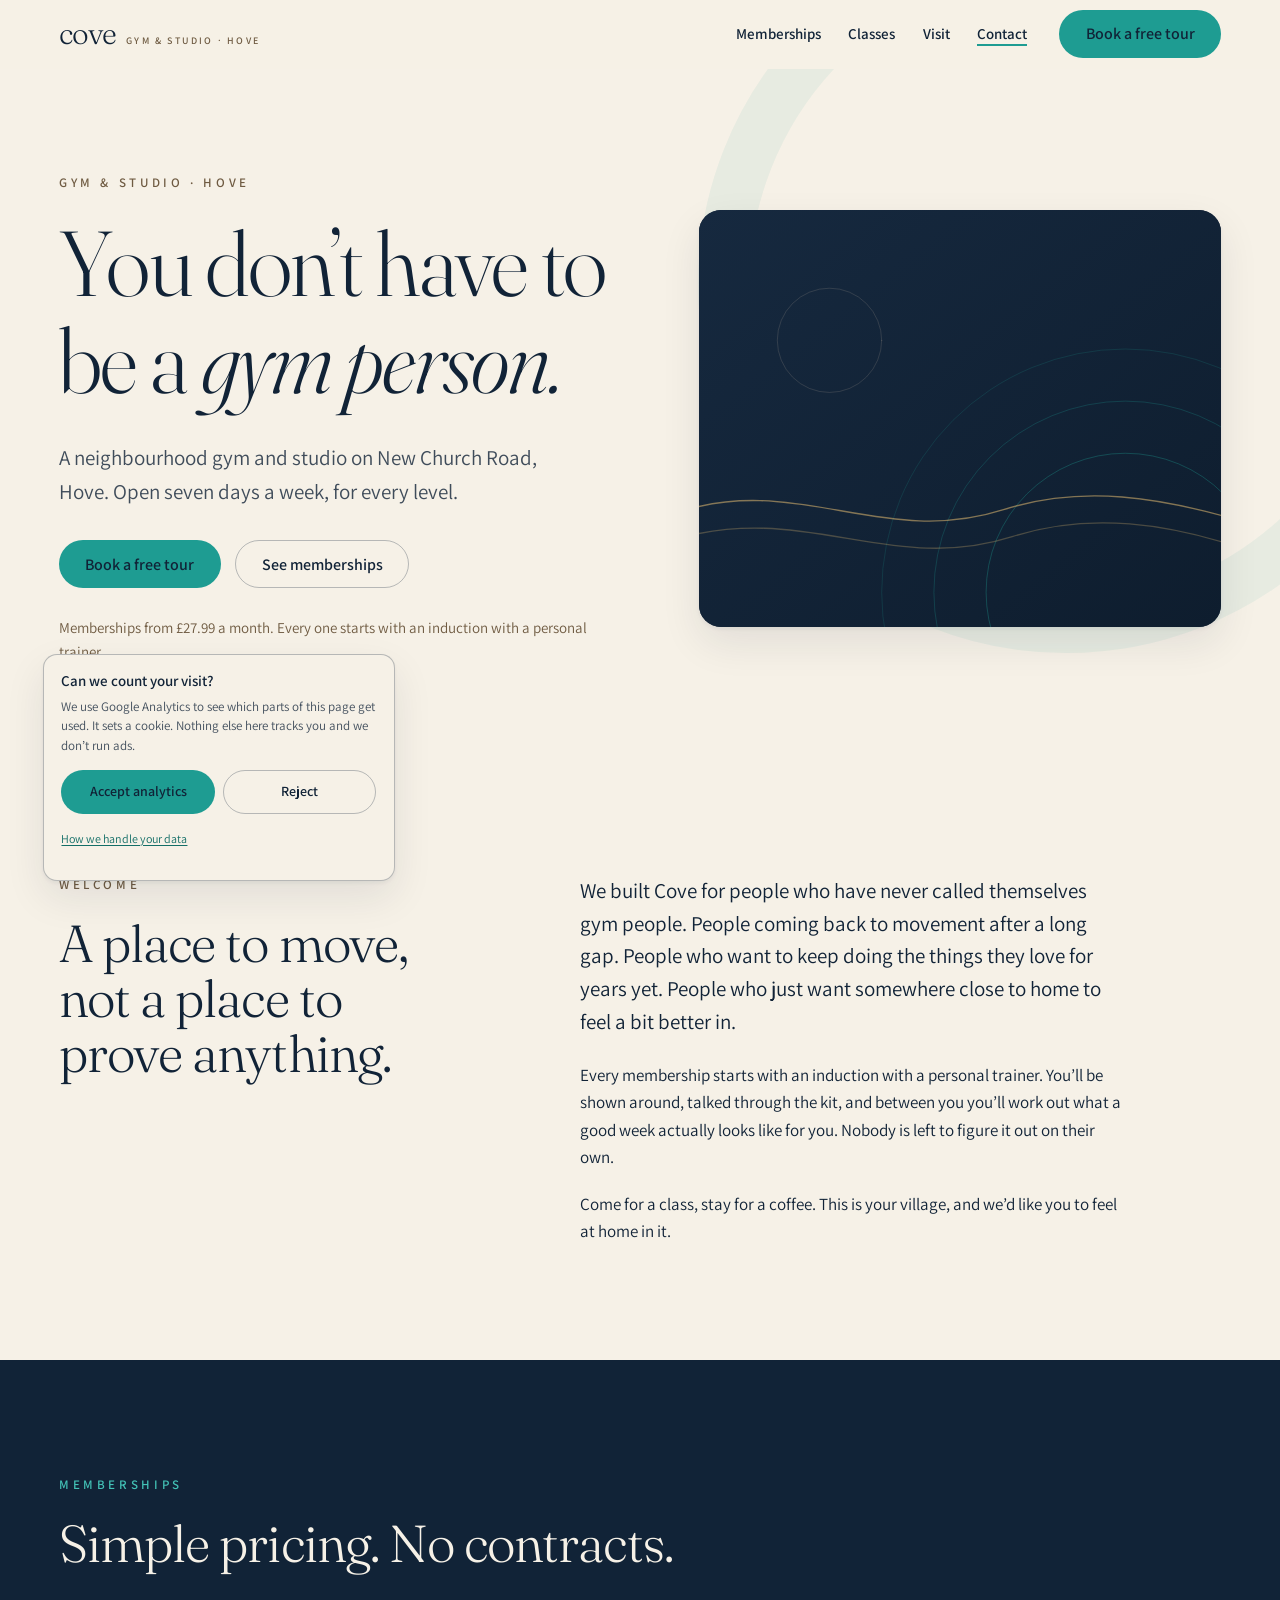
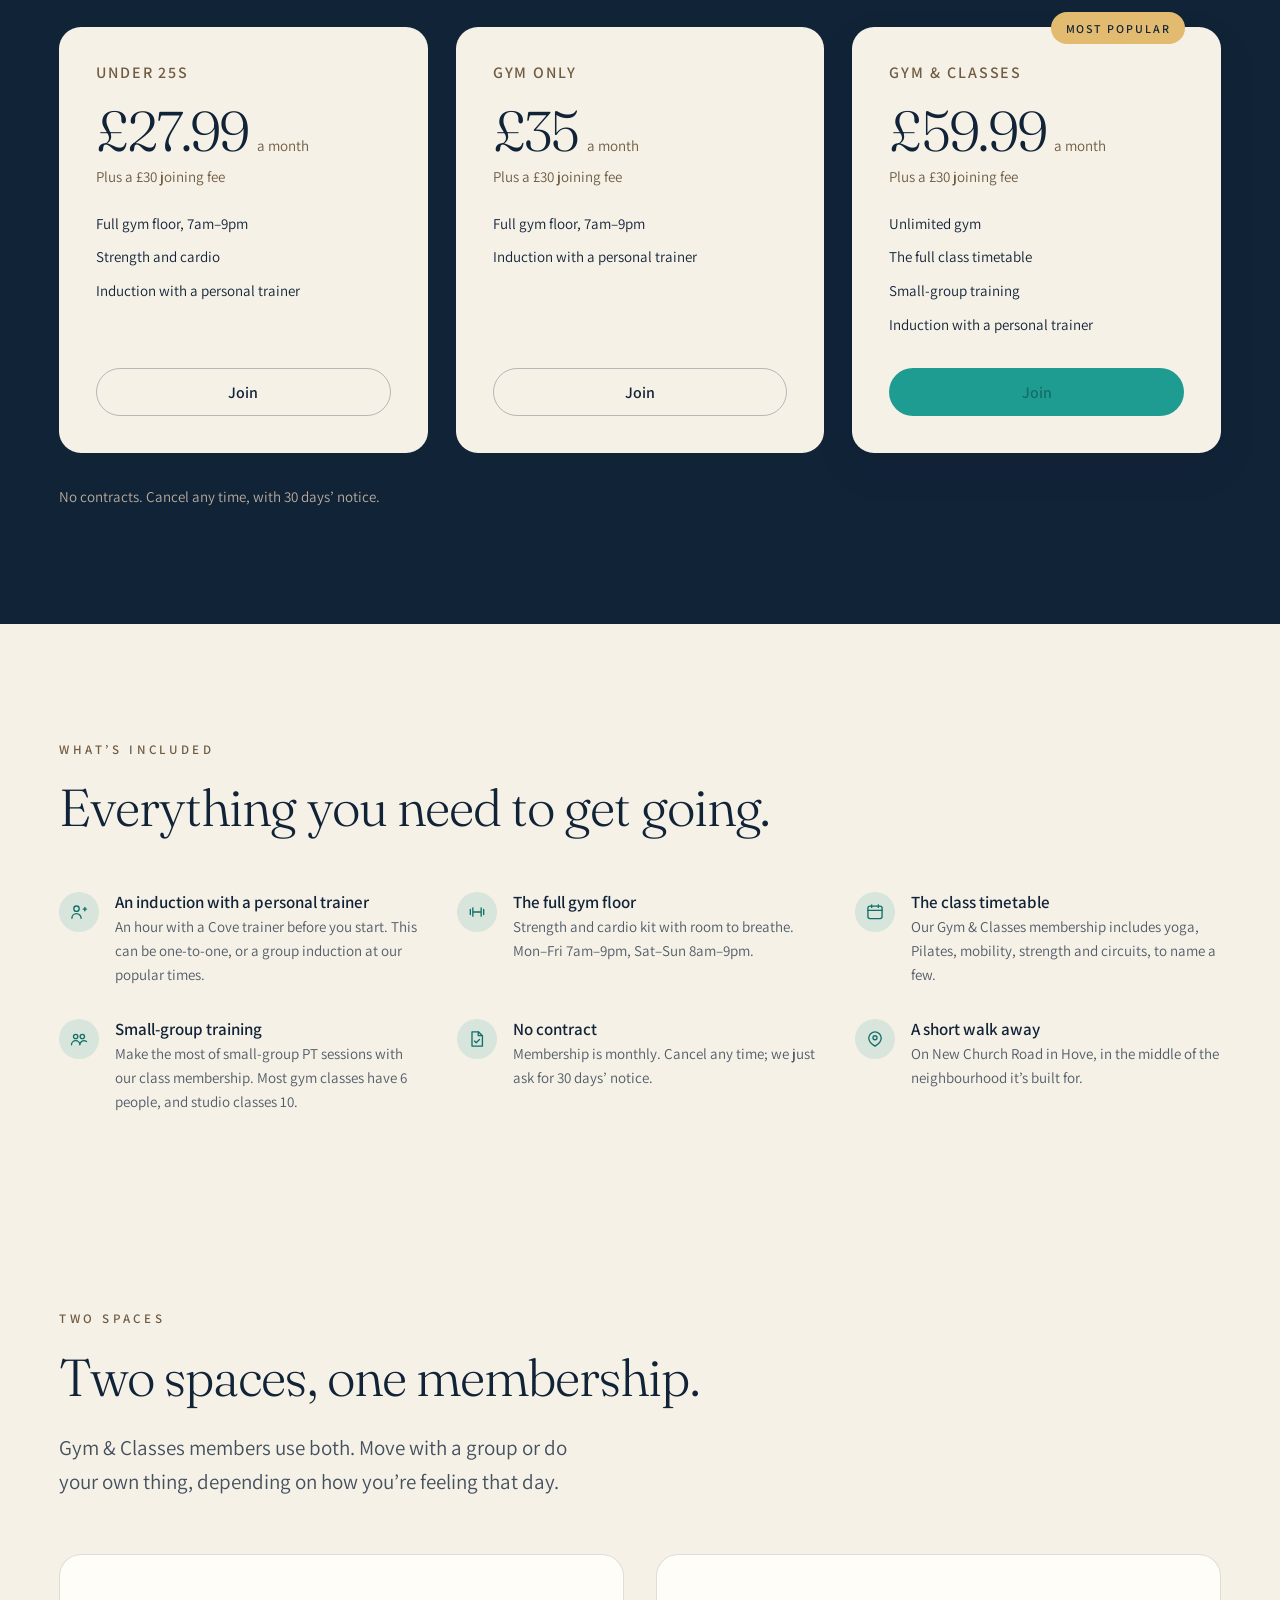
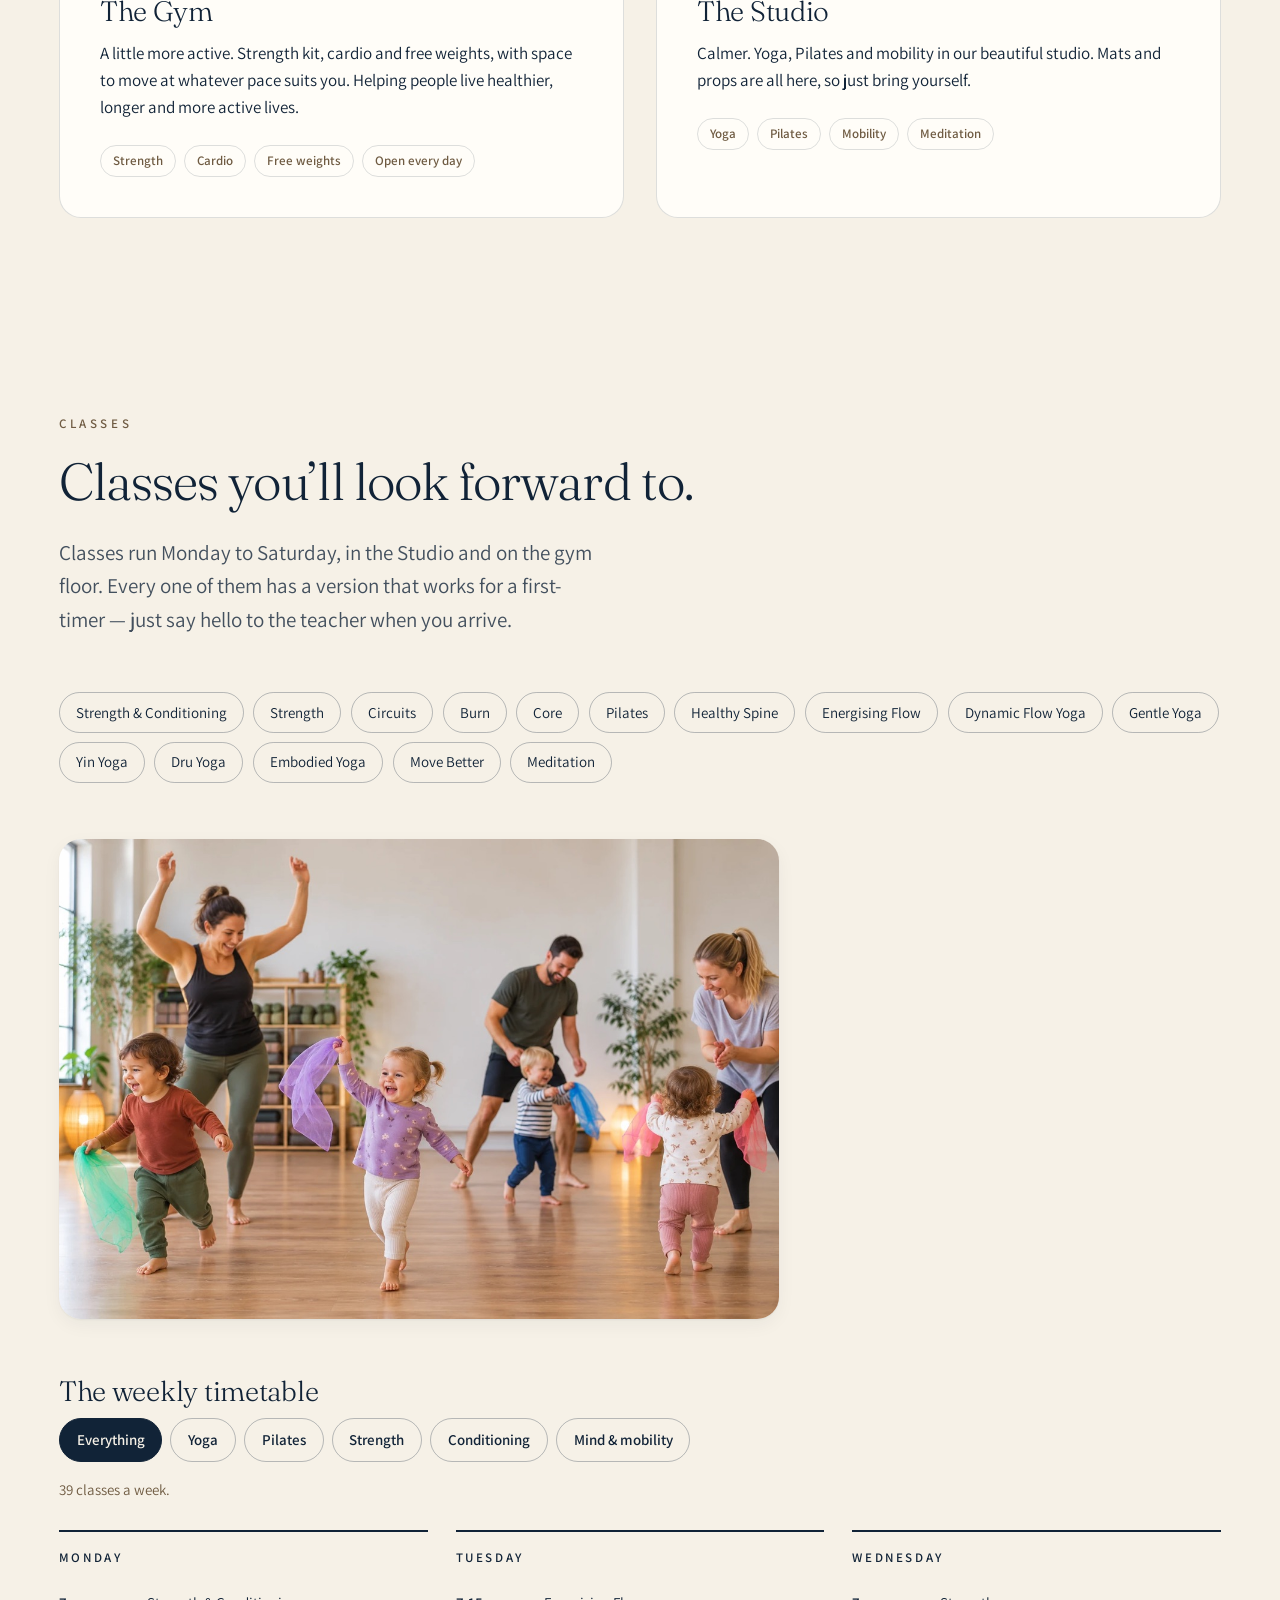
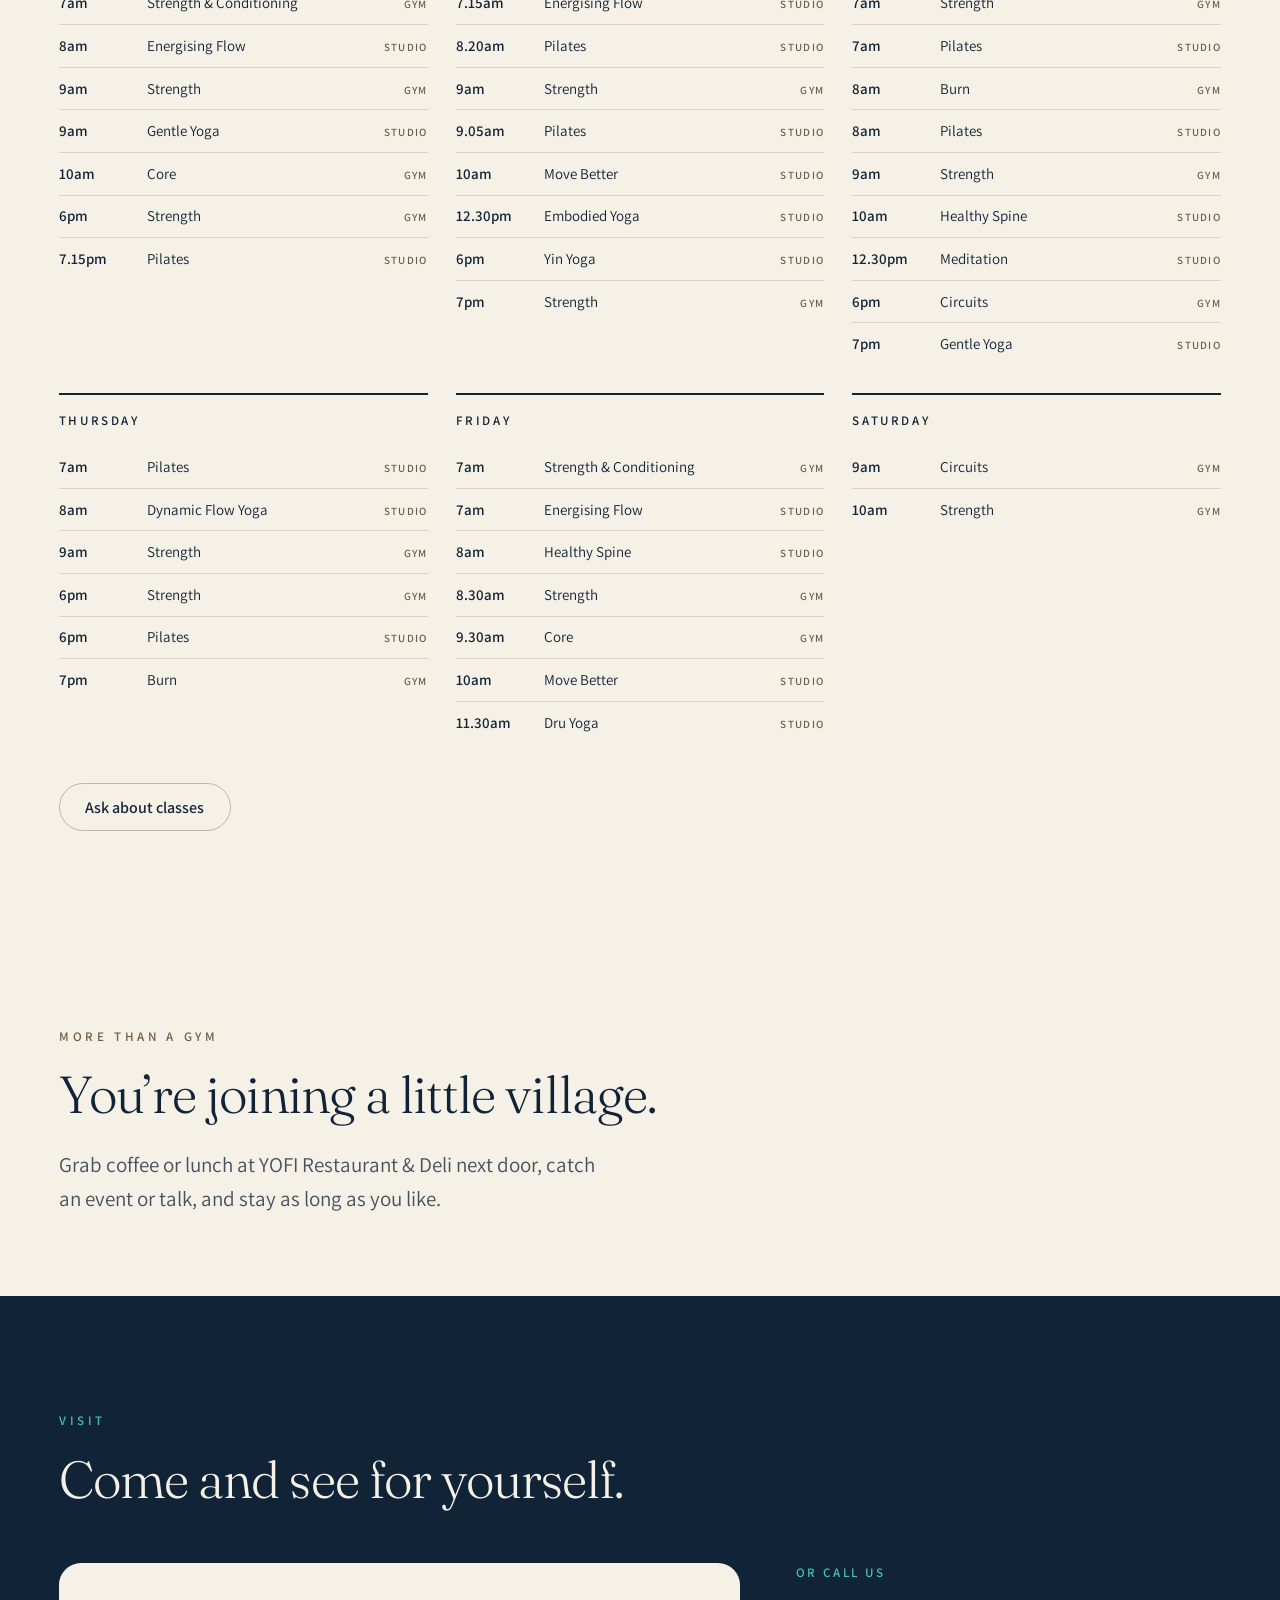
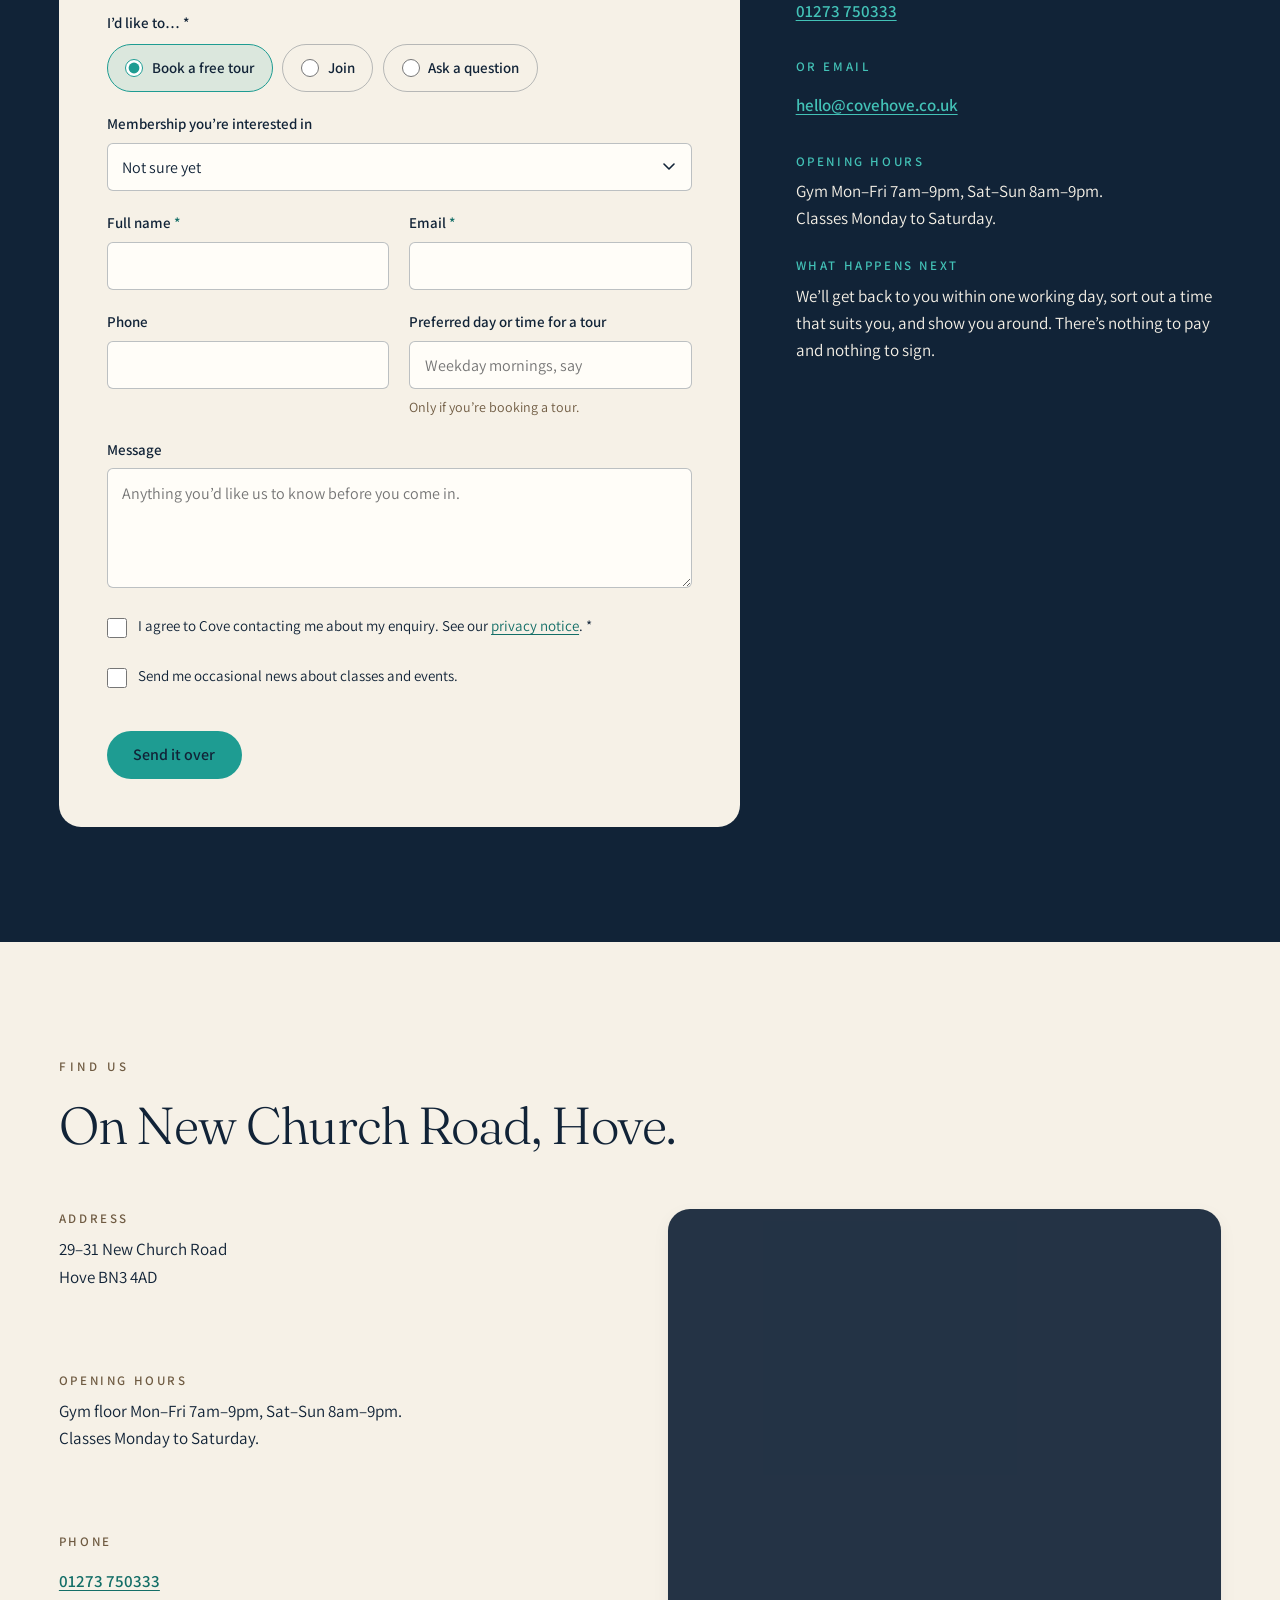
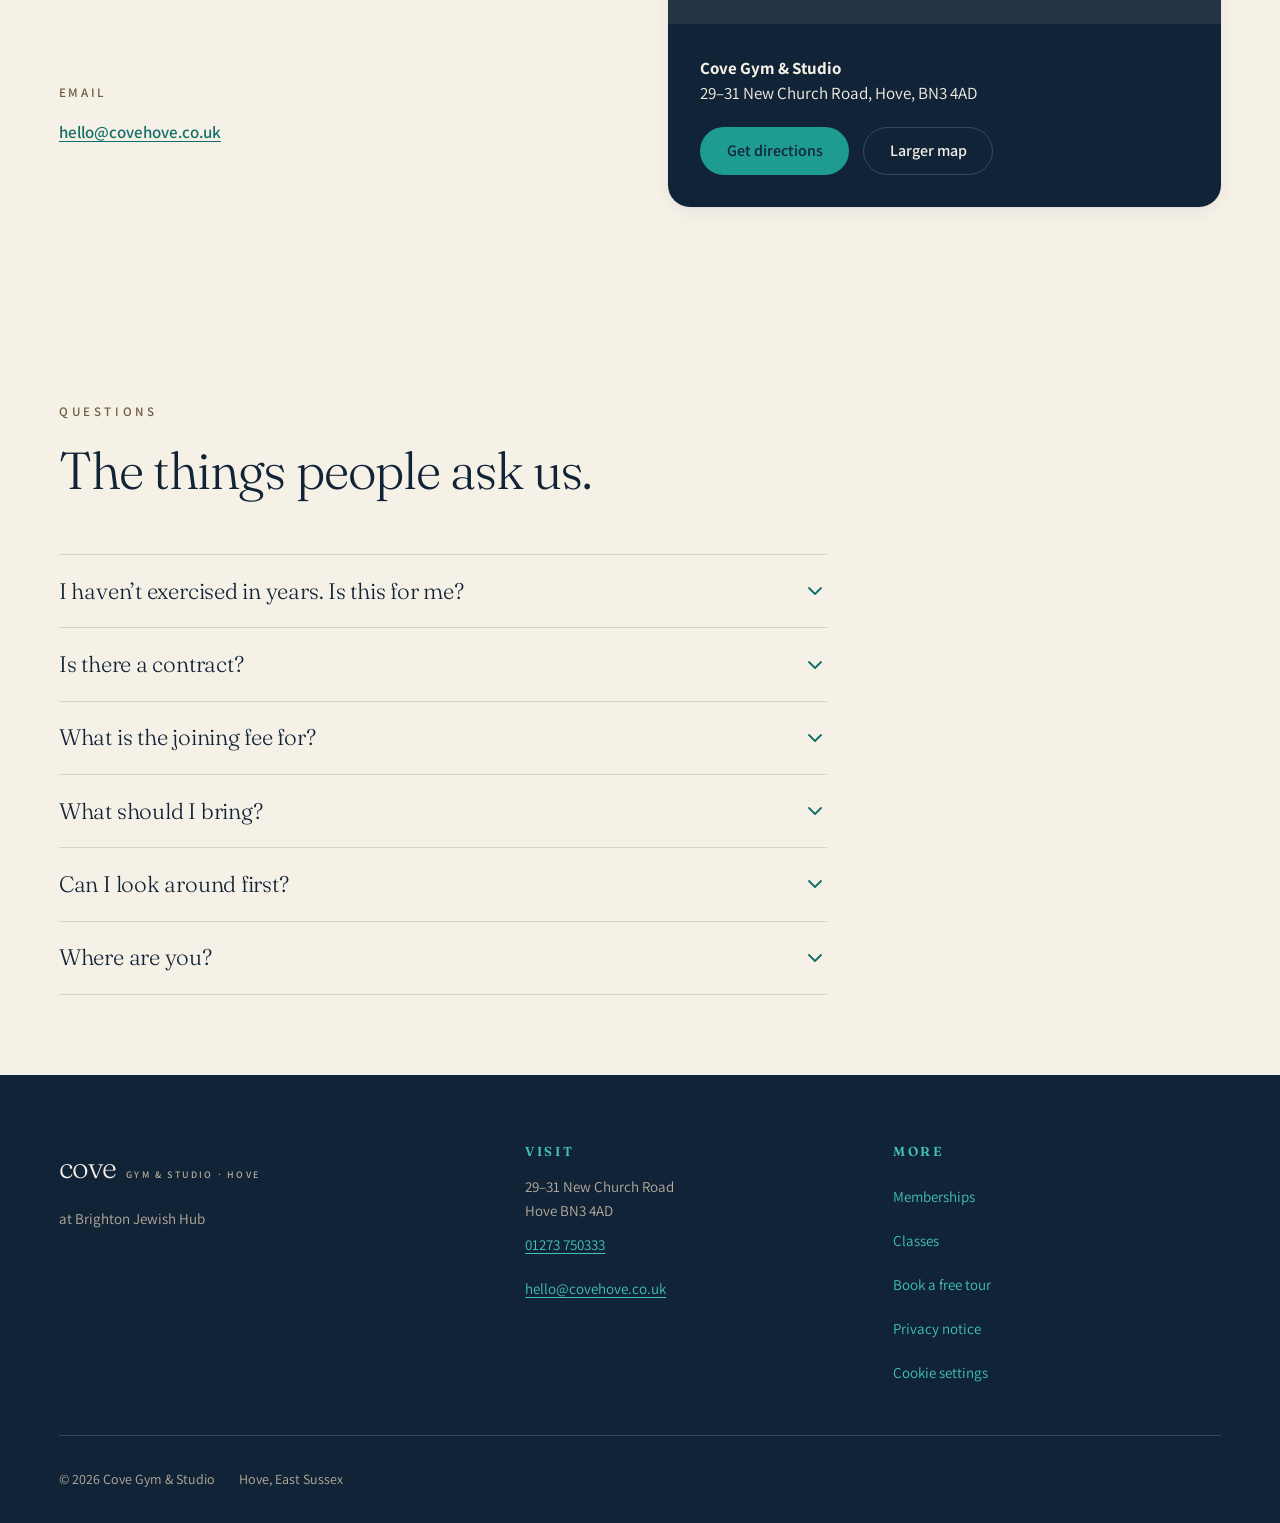
==== commit 826c89f6: "Apply the October copy round, drop closing time to 9pm, add previews Copy, per the feedback: - Gym c" ====
--- a/index.html
+++ b/index.html
@@ -12,7 +12,7 @@
 <meta property="og:type" content="website">
 <meta property="og:site_name" content="Cove Gym &amp; Studio">
 <meta property="og:title" content="Cove Gym &amp; Studio, Hove">
-<meta property="og:description" content="A neighbourhood gym and studio in Hove. Open 7am–10pm every day. You don’t have to be a gym person.">
+<meta property="og:description" content="A neighbourhood gym and studio in Hove. Open seven days a week. You don’t have to be a gym person.">
 <meta property="og:url" content="https://covehove.co.uk/">
 <meta property="og:image" content="https://covehove.co.uk/assets/img/og-image.jpg">
 <meta property="og:image:width" content="1200">
@@ -20,7 +20,7 @@
 <meta property="og:locale" content="en_GB">
 <meta name="twitter:card" content="summary_large_image">
 <meta name="twitter:title" content="Cove Gym &amp; Studio, Hove">
-<meta name="twitter:description" content="A neighbourhood gym and studio in Hove. Open 7am–10pm every day.">
+<meta name="twitter:description" content="A neighbourhood gym and studio in Hove. Open seven days a week.">
 <meta name="twitter:image" content="https://covehove.co.uk/assets/img/og-image.jpg">
 
 <meta name="theme-color" content="#F6F1E7">
@@ -109,13 +109,13 @@
           "@type": "OpeningHoursSpecification",
           "dayOfWeek": ["Monday","Tuesday","Wednesday","Thursday","Friday"],
           "opens": "07:00",
-          "closes": "22:00"
+          "closes": "21:00"
         },
         {
           "@type": "OpeningHoursSpecification",
           "dayOfWeek": ["Saturday","Sunday"],
           "opens": "08:00",
-          "closes": "22:00"
+          "closes": "21:00"
         }
       ],
       "amenityFeature": [
@@ -217,7 +217,7 @@
           "name": "I haven\u2019t exercised in years. Is this for me?",
           "acceptedAnswer": {
             "@type": "Answer",
-            "text": "Yes. That is exactly who we built it for. Every membership starts with an induction with a personal trainer, so you will never be left standing in the middle of the room wondering what to do next."
+            "text": "Yes. That\u2019s exactly who we built it for. Every membership starts with an induction with a personal trainer, so you\u2019ll know how to use the equipment safely and will never be left standing in the middle of the room wondering what to do next. Want more one-to-one support after that? We can easily set up personal training sessions with one of our fitness team."
           }
         },
         {
@@ -225,7 +225,7 @@
           "name": "Is there a contract?",
           "acceptedAnswer": {
             "@type": "Answer",
-            "text": "No. Membership is monthly and you can cancel any time \u2014 just let us know."
+            "text": "No. Membership is monthly. You can cancel any time; we just ask for 30 days\u2019 notice."
           }
         },
         {
@@ -390,10 +390,6 @@
       <div class="section-head">
         <span class="eyebrow">Memberships</span>
         <h2 id="memberships-title">Simple pricing. No contracts.</h2>
-        <p>
-          One joining fee of <span data-cove="joiningFee">£30</span> covers your induction
-          with a personal trainer and getting you set up. After that it’s month by month.
-        </p>
       </div>
 
       <!-- Cards are written out here so they work without JavaScript, and are
@@ -408,7 +404,7 @@
           </p>
           <p class="plan__fee">Plus a £30 joining fee</p>
           <ul class="plan__features">
-            <li>Full gym floor, 7am–10pm</li>
+            <li>Full gym floor, 7am–9pm</li>
             <li>Strength and cardio</li>
             <li>Induction with a personal trainer</li>
           </ul>
@@ -425,7 +421,7 @@
           </p>
           <p class="plan__fee">Plus a £30 joining fee</p>
           <ul class="plan__features">
-            <li>Full gym floor, 7am–10pm</li>
+            <li>Full gym floor, 7am–9pm</li>
             <li>Induction with a personal trainer</li>
           </ul>
           <div class="plan__cta">
@@ -464,7 +460,7 @@
           <p class="plan__fee">Plus a £30 joining fee</p>
           <ul class="plan__features">
             <li>For people living on site</li>
-            <li>Full gym floor, 7am–10pm</li>
+            <li>Full gym floor, 7am–9pm</li>
             <li>Induction with a personal trainer</li>
           </ul>
           <div class="plan__cta">
@@ -491,7 +487,7 @@
 
       </div>
 
-      <p class="plans-note muted">No contracts. Cancel any time.</p>
+      <p class="plans-note muted">No contracts. Cancel any time, with 30 days’ notice.</p>
 
     </div>
   </section>
@@ -516,7 +512,7 @@
           </span>
           <div>
             <h3>An induction with a personal trainer</h3>
-            <p>An hour with a Cove trainer before you start, at your pace, on your terms.</p>
+            <p>An hour with a Cove trainer before you start. This can be one-to-one, or a group induction at our popular times.</p>
           </div>
         </li>
 
@@ -526,7 +522,7 @@
           </span>
           <div>
             <h3>The full gym floor</h3>
-            <p>Strength and cardio kit with room to breathe. <span data-cove="hoursSummary">Mon–Fri 7am–10pm, Sat–Sun 8am–10pm</span>.</p>
+            <p>Strength and cardio kit with room to breathe. <span data-cove="hoursSummary">Mon–Fri 7am–9pm, Sat–Sun 8am–9pm</span>.</p>
           </div>
         </li>
 
@@ -536,7 +532,7 @@
           </span>
           <div>
             <h3>The class timetable</h3>
-            <p>Yoga, Pilates, mobility and strength, <span data-cove="hours.classes">Monday to Saturday</span>. On Gym &amp; Classes memberships.</p>
+            <p>Our Gym &amp; Classes membership includes yoga, Pilates, mobility, strength and circuits, to name a few.</p>
           </div>
         </li>
 
@@ -546,7 +542,7 @@
           </span>
           <div>
             <h3>Small-group training</h3>
-            <p>Smaller sessions with a trainer, if you’d rather not work things out alone.</p>
+            <p>Make the most of small-group PT sessions with our class membership. Most gym classes have 6 people, and studio classes 10.</p>
           </div>
         </li>
 
@@ -556,7 +552,7 @@
           </span>
           <div>
             <h3>No contract</h3>
-            <p>Membership is monthly. Cancel any time — just let us know.</p>
+            <p>Membership is monthly. Cancel any time; we just ask for 30 days’ notice.</p>
           </div>
         </li>
 
@@ -566,7 +562,7 @@
           </span>
           <div>
             <h3>A short walk away</h3>
-            <p>On New Church Road in Hove, in the middle of the neighbourhood it’s for.</p>
+            <p>On New Church Road in Hove, in the middle of the neighbourhood it’s built for.</p>
           </div>
         </li>
 
@@ -584,7 +580,7 @@
       <div class="section-head">
         <span class="eyebrow">Two spaces</span>
         <h2 id="spaces-title">Two spaces, one membership.</h2>
-        <p>Gym &amp; Classes members use both. Take whichever suits the day you’re having.</p>
+        <p>Gym &amp; Classes members use both. Move with a group or do your own thing, depending on how you’re feeling that day.</p>
       </div>
 
       <div class="grid grid--2">
@@ -593,7 +589,8 @@
           <h3>The Gym</h3>
           <p>
             A little more active. Strength kit, cardio and free weights, with space to
-            move at whatever pace suits you. Someone is always around if you want a hand.
+            move at whatever pace suits you. Helping people live healthier, longer and
+            more active lives.
           </p>
           <ul class="space-card__tags">
             <li class="tag">Strength</li>
@@ -606,8 +603,8 @@
         <article class="space-card">
           <h3>The Studio</h3>
           <p>
-            Calmer. Yoga, Pilates and mobility in a warm room with the lights down.
-            Mats and props are here, so bring yourself and nothing else.
+            Calmer. Yoga, Pilates and mobility in our beautiful studio. Mats and props
+            are all here, so just bring yourself.
           </p>
           <ul class="space-card__tags">
             <li class="tag">Yoga</li>
@@ -692,11 +689,10 @@
     <div class="container">
       <div class="section-head" style="margin-bottom:0">
         <span class="eyebrow">More than a gym</span>
-        <h2 id="more-title">You’re joining a bit of a village.</h2>
+        <h2 id="more-title">You’re joining a little village.</h2>
         <p>
-          Cove sits inside a building that is busy all week. YOFI Restaurant &amp; Deli is
-          next door for a coffee or lunch after your class, there are events and talks
-          through the year, and nobody minds at all if you stay a while.
+          Grab coffee or lunch at YOFI Restaurant &amp; Deli next door, catch an event or
+          talk, and stay as long as you like.
         </p>
       </div>
     </div>
@@ -711,11 +707,7 @@
 
       <div class="section-head">
         <span class="eyebrow">Visit</span>
-        <h2 id="visit-title">Come and have a look around.</h2>
-        <p>
-          Book a free tour, tell us you’d like to join, or just ask us something.
-          Whichever it is, a person reads it and a person replies.
-        </p>
+        <h2 id="visit-title">Come and see for yourself.</h2>
       </div>
 
       <div class="form-layout">
@@ -847,7 +839,7 @@
             <div>
               <dt>Opening hours</dt>
               <dd>
-                Gym <span data-cove="hoursSummary">Mon–Fri 7am–10pm, Sat–Sun 8am–10pm</span>.<br>
+                Gym <span data-cove="hoursSummary">Mon–Fri 7am–9pm, Sat–Sun 8am–9pm</span>.<br>
                 Classes <span data-cove="hours.classes">Monday to Saturday</span>.
               </dd>
             </div>
@@ -894,7 +886,7 @@
           <div>
             <dt>Opening hours</dt>
             <dd>
-              Gym floor <span data-cove="hoursSummary">Mon–Fri 7am–10pm, Sat–Sun 8am–10pm</span>.<br>
+              Gym floor <span data-cove="hoursSummary">Mon–Fri 7am–9pm, Sat–Sun 8am–9pm</span>.<br>
               Classes <span data-cove="hours.classes">Monday to Saturday</span>.
             </dd>
           </div>
@@ -959,9 +951,11 @@
           </summary>
           <div class="faq__answer">
             <p>
-              Yes. That is exactly who we built it for. Every membership starts with a
-              induction with a personal trainer, so you will never be left standing in
-              the middle of the room wondering what to do next.
+              Yes. That’s exactly who we built it for. Every membership starts with an
+              induction with a personal trainer, so you’ll know how to use the equipment
+              safely and will never be left standing in the middle of the room wondering
+              what to do next. Want more one-to-one support after that? We can easily set
+              up personal training sessions with one of our fitness team.
             </p>
           </div>
         </details>
@@ -972,7 +966,7 @@
             <span class="chev" aria-hidden="true"><svg viewBox="0 0 24 24" fill="none" stroke="currentColor" stroke-width="1.8" stroke-linecap="round" stroke-linejoin="round"><path d="M6 9l6 6 6-6"/></svg></span>
           </summary>
           <div class="faq__answer">
-            <p>No. Membership is monthly and you can cancel any time — just let us know.</p>
+            <p>No. Membership is monthly. You can cancel any time; we just ask for 30 days’ notice.</p>
           </div>
         </details>
 
--- a/assets/css/styles.css
+++ b/assets/css/styles.css
@@ -1237,3 +1237,63 @@
   .site-header, .consent, .nav, .btn { display: none !important; }
   body { background: #fff; color: #000; }
 }
+
+
+/* ==========================================================================
+   17. PALETTE B — "SEA GLASS" (preview only)
+   --------------------------------------------------------------------------
+   Switched on by adding ?palette=seaglass to the URL. Nothing here affects
+   the live site unless that parameter is present.
+
+   The four supplied colours are:
+     Sea glass #7FA39A   Driftwood #A08B74   Sand #E9E1D2   Chalk #F6F3EC
+
+   ⚠️ None of them can carry text. Measured on Chalk:
+        Sea glass 2.49:1    Driftwood 2.94:1    Sand 1.17:1
+      WCAG AA needs 4.5:1. The darkest supplied colour is not dark enough for
+      body copy, and there is nothing to make the dark bands out of either.
+
+   So this preview derives a fifth colour — a warm near-black in the driftwood
+   family, #2E2720, at 13.3:1 — plus darkened members of the sea glass and
+   driftwood families for links and captions. If the palette is adopted, that
+   dark tone needs to be a deliberate brand decision, not something invented
+   in a stylesheet.
+   ========================================================================== */
+
+:root[data-palette="seaglass"] {
+  --navy:  #2E2720;   /* derived: warm near-black, 13.3:1 on Chalk */
+  --cream: #F6F3EC;   /* Chalk */
+  --sand:  #E9E1D2;   /* Sand */
+  --teal:  #7FA39A;   /* Sea glass */
+  --cocoa: #A08B74;   /* Driftwood */
+  --oat:   #C9BCA8;   /* derived: muted text on the dark band */
+
+  --ink-muted:   #6E5B47;  /* darkened driftwood, 5.8:1 — captions, eyebrows */
+  --ink-teal:    #46655B;  /* darkened sea glass, 5.8:1 — links on Chalk     */
+  --teal-bright: #A8C7BE;  /* lifted sea glass — links on the dark band      */
+
+  --line:        rgba(46, 39, 32, 0.14);
+  --line-strong: rgba(46, 39, 32, 0.28);
+  --line-on-navy: rgba(246, 243, 236, 0.18);
+  --surface-raised: #FFFDF8;
+}
+
+/* Sea glass is lighter than the teal it replaces, so the primary button needs
+   the dark ink on it rather than anything lighter — 5.3:1 this way round. */
+:root[data-palette="seaglass"] .btn--primary { background: var(--teal); color: var(--navy); }
+:root[data-palette="seaglass"] .btn--primary:hover { background: #8FB0A7; color: var(--navy); }
+:root[data-palette="seaglass"] ::selection { background: var(--sand); color: var(--navy); }
+
+/* A small flag so nobody mistakes a preview for the real thing */
+.palette-flag {
+  position: fixed;
+  left: 0; right: 0; bottom: 0;
+  z-index: 300;
+  background: var(--navy);
+  color: var(--cream);
+  font-family: var(--font-body);
+  font-size: 0.8125rem;
+  text-align: center;
+  padding: 0.5rem 1rem;
+}
+.palette-flag a { color: var(--teal-bright); }
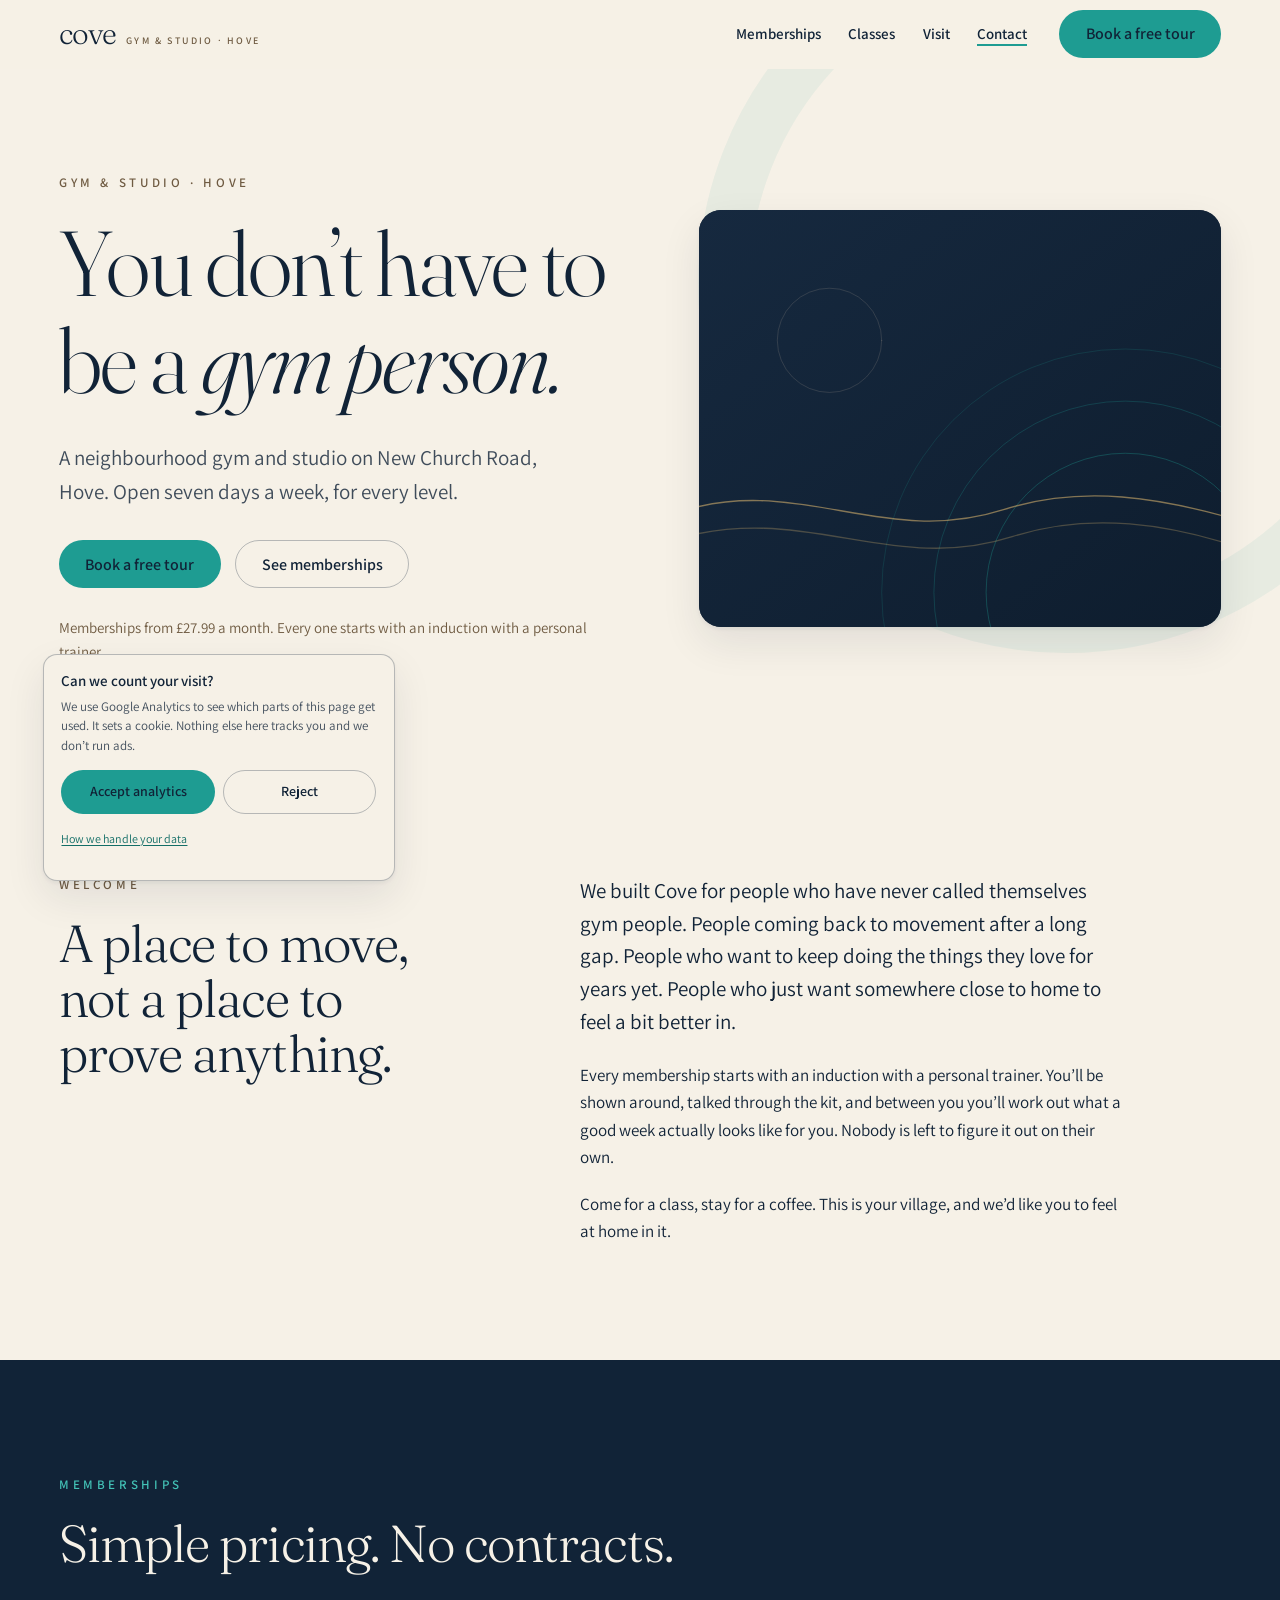
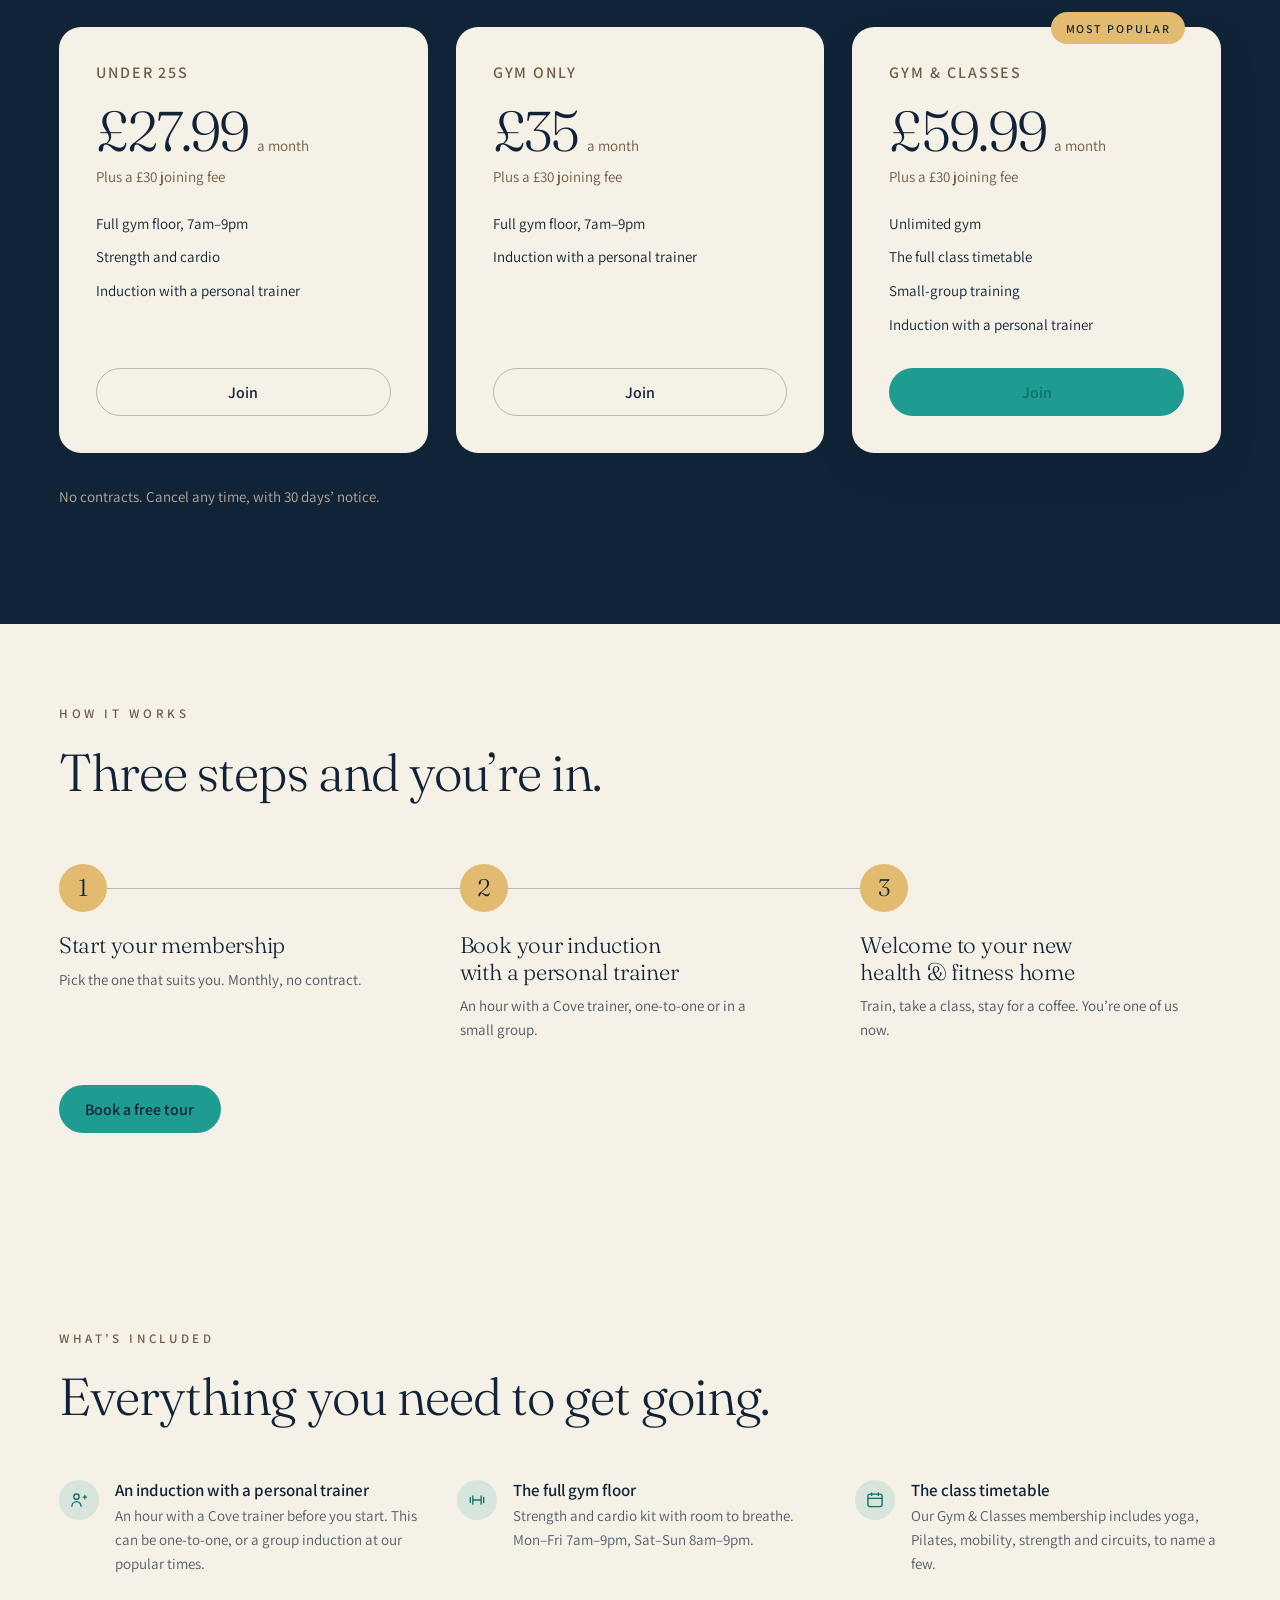
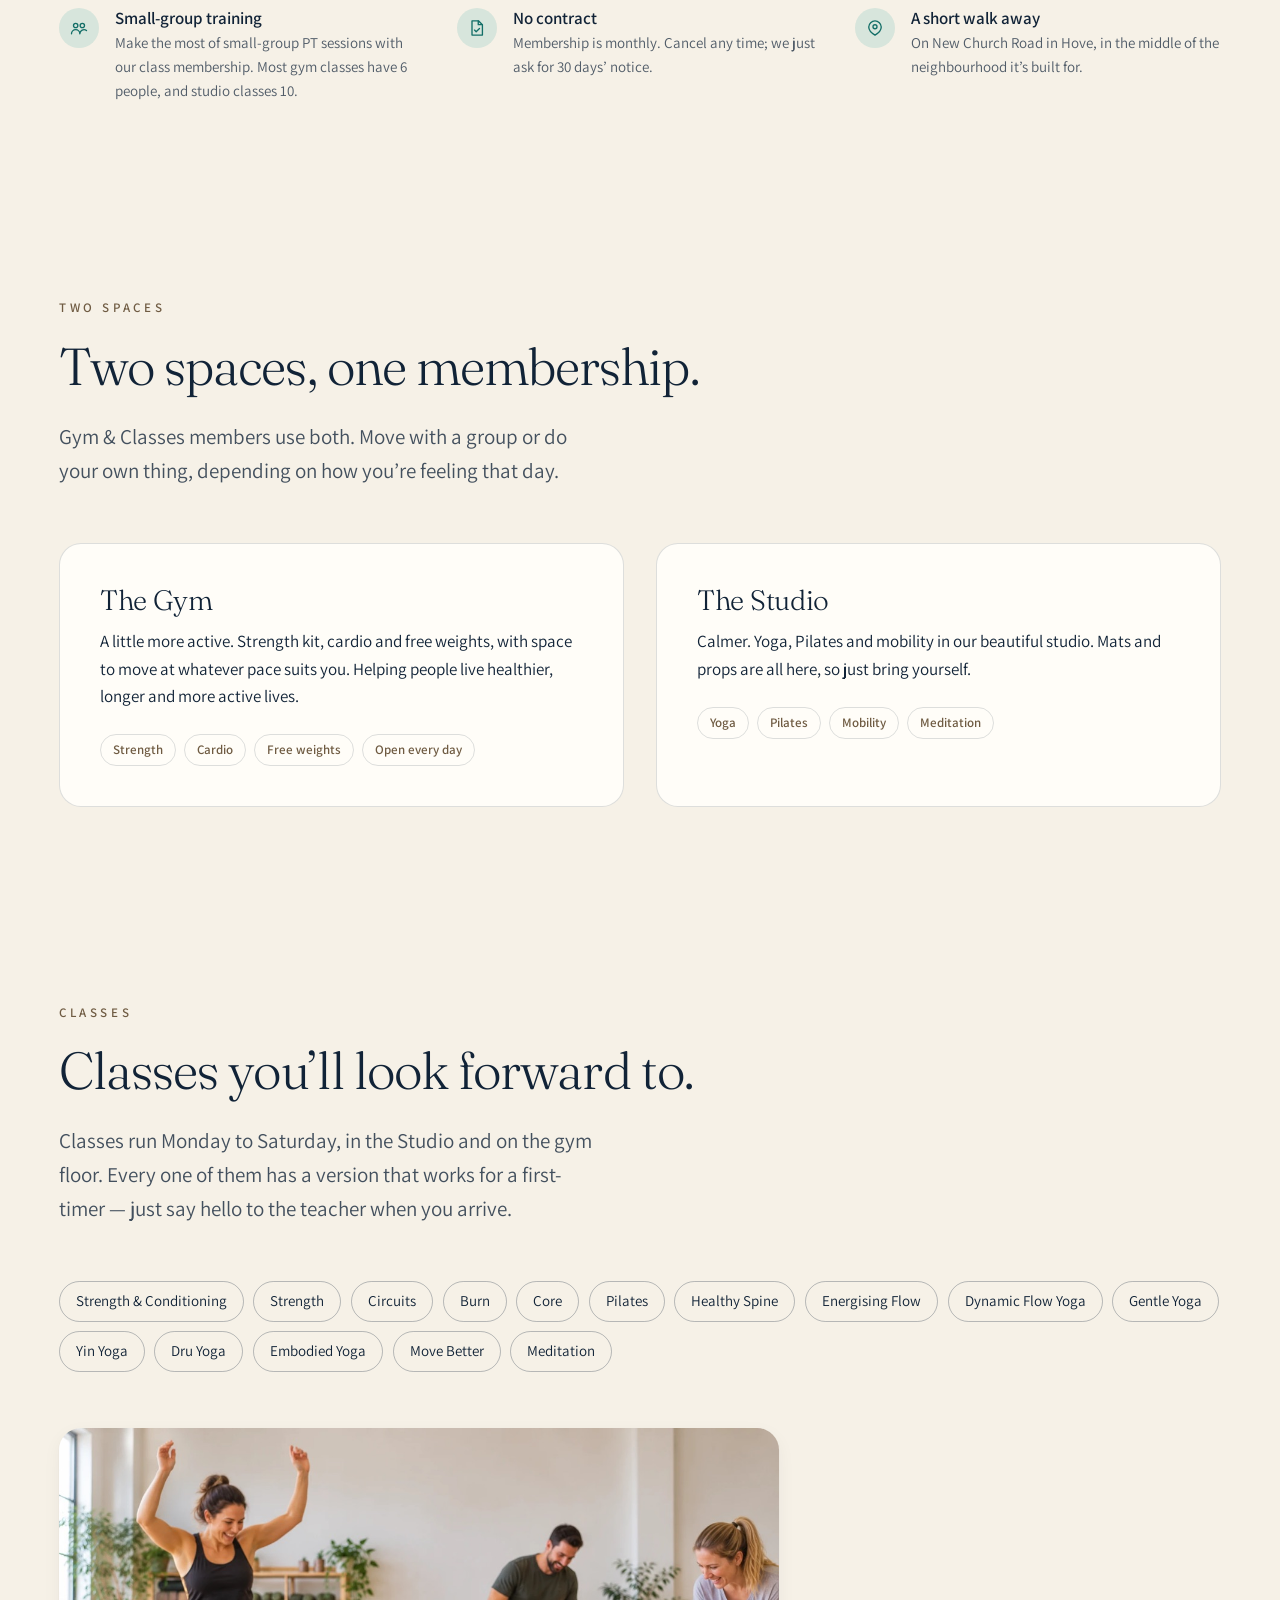
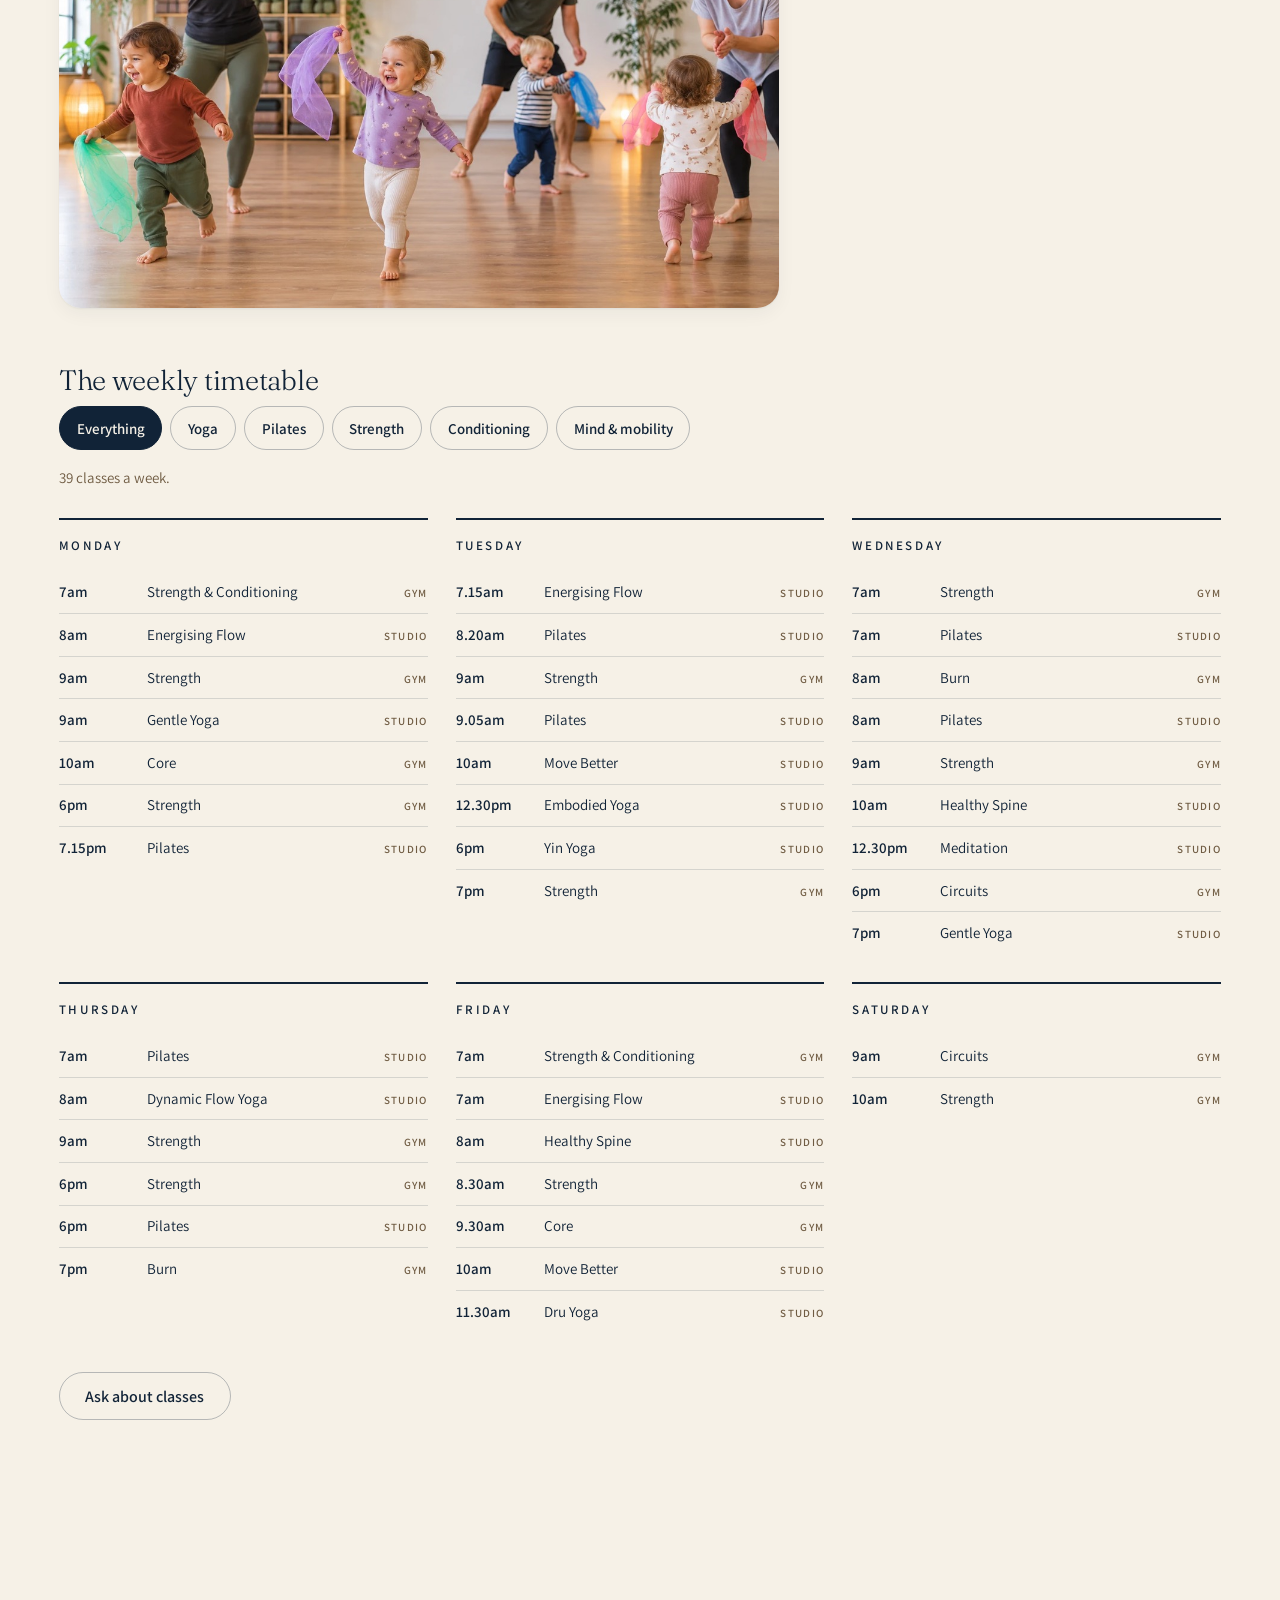
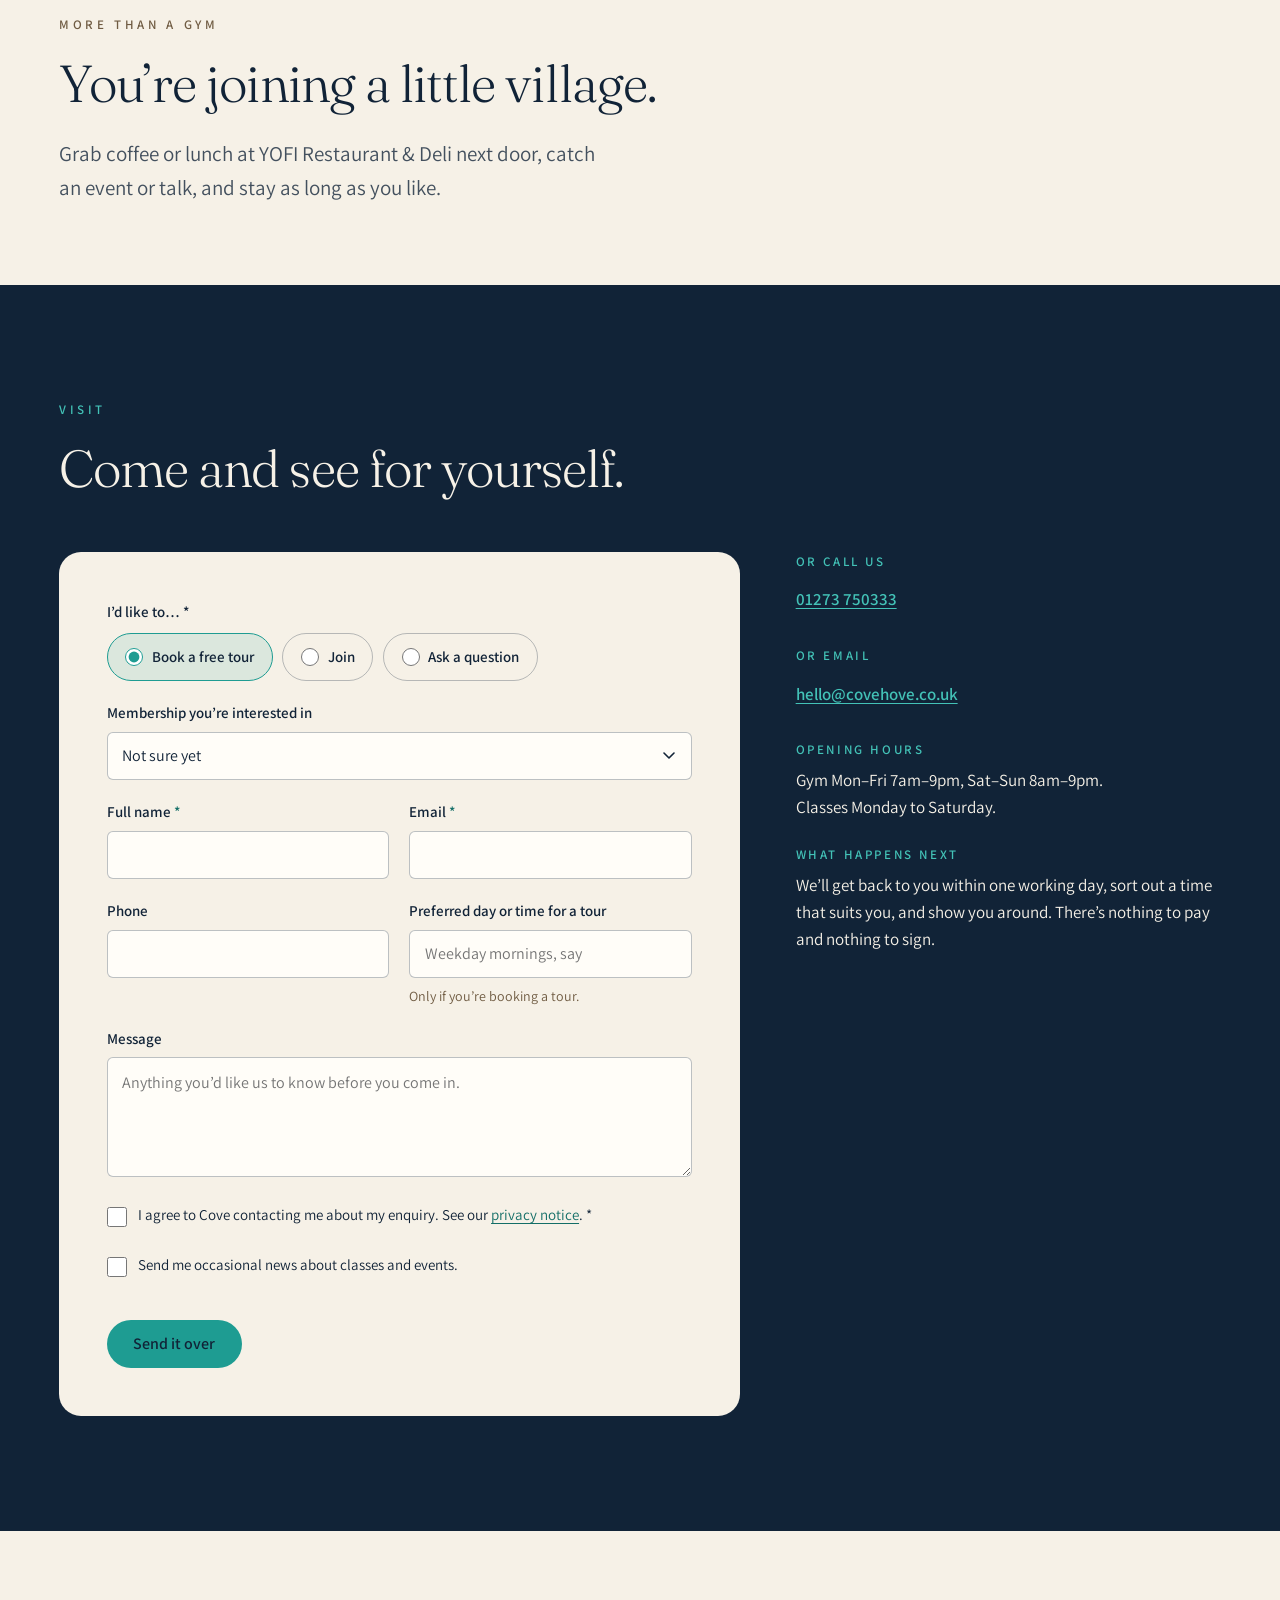
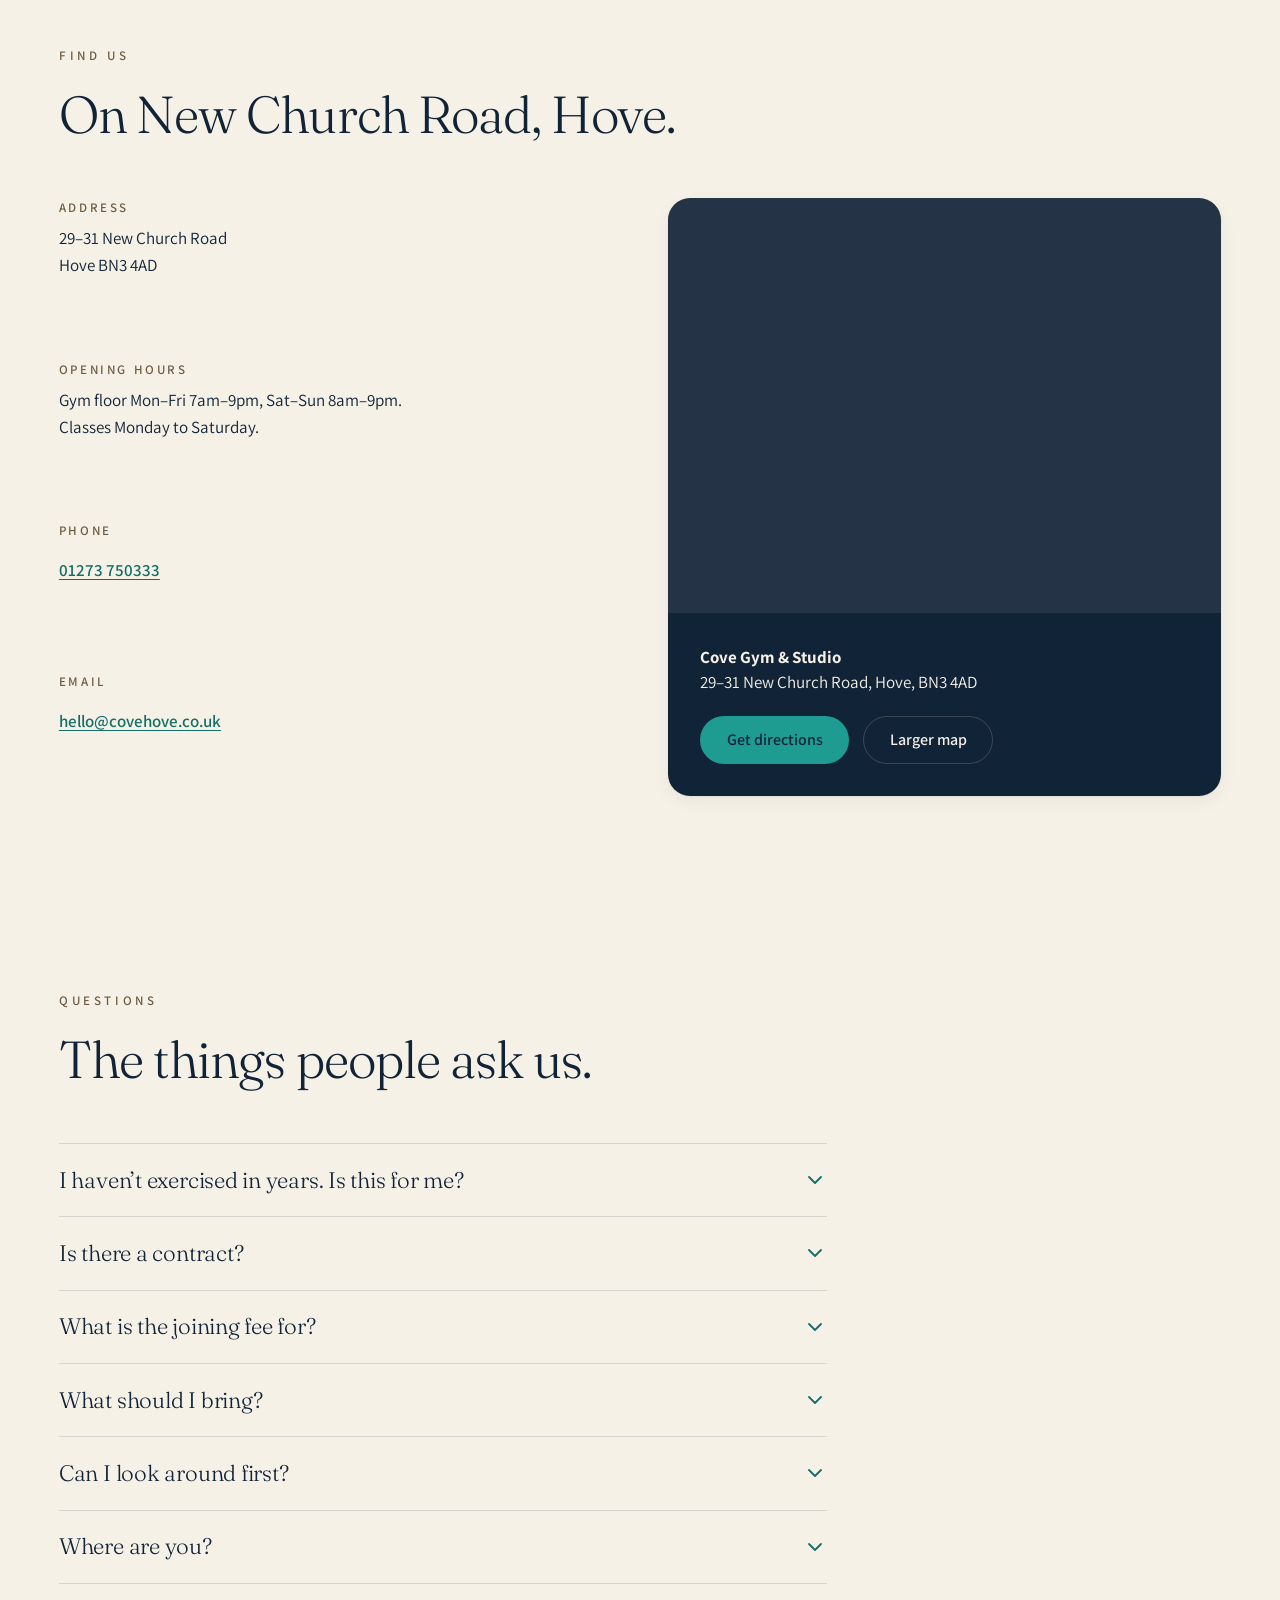
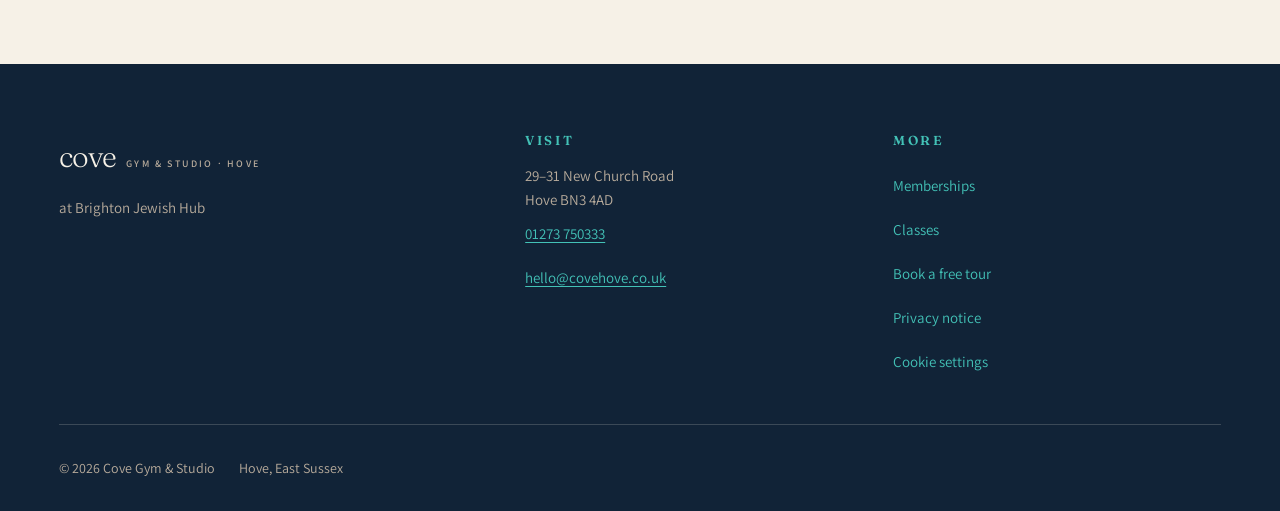
==== commit e2274895: "Add a three-step "how it works" to the home page Sits straight after the pricing, which is the momen" ====
--- a/index.html
+++ b/index.html
@@ -494,6 +494,45 @@
 
 
   <!-- ===================================================================
+       HOW IT WORKS — three steps
+       ================================================================ -->
+  <section class="section section--tight" id="how-it-works" aria-labelledby="steps-title">
+    <div class="container">
+
+      <div class="section-head">
+        <span class="eyebrow">How it works</span>
+        <h2 id="steps-title">Three steps and you’re in.</h2>
+      </div>
+
+      <ol class="steps">
+        <li class="step">
+          <span class="step__num" aria-hidden="true">1</span>
+          <h3 class="step__title">Start your membership</h3>
+          <p class="step__body">Pick the one that suits you. Monthly, no contract.</p>
+        </li>
+
+        <li class="step">
+          <span class="step__num" aria-hidden="true">2</span>
+          <h3 class="step__title">Book your induction with a personal trainer</h3>
+          <p class="step__body">An hour with a Cove trainer, one-to-one or in a small group.</p>
+        </li>
+
+        <li class="step">
+          <span class="step__num" aria-hidden="true">3</span>
+          <h3 class="step__title">Welcome to your new health &amp; fitness home</h3>
+          <p class="step__body">Train, take a class, stay for a coffee. You’re one of us now.</p>
+        </li>
+      </ol>
+
+      <div class="btn-row" style="margin-top:clamp(2rem, 1.5rem + 1.5vw, 3rem)">
+        <a class="btn btn--primary" href="#visit" data-cta="steps">Book a free tour</a>
+      </div>
+
+    </div>
+  </section>
+
+
+  <!-- ===================================================================
        WHAT'S INCLUDED
        ================================================================ -->
   <section class="section" aria-labelledby="included-title">
--- a/assets/css/styles.css
+++ b/assets/css/styles.css
@@ -713,6 +713,79 @@
 .plans-note { margin-top: 2rem; font-size: var(--step-small); }
 
 
+/* --- How it works: three steps ------------------------------------------ *
+ * Numbered, with a rule running between them so it reads as a sequence
+ * rather than three unrelated cards. The rule is decorative and is drawn
+ * with a pseudo-element, so screen readers get a plain ordered list.       */
+
+.steps {
+  list-style: none;
+  margin: 0;
+  padding: 0;
+  display: grid;
+  gap: clamp(2rem, 1.4rem + 2vw, 2.5rem);
+  counter-reset: step;
+}
+@media (min-width: 820px) { .steps { grid-template-columns: repeat(3, 1fr); } }
+
+.step { position: relative; padding-top: 0.5rem; }
+
+.step__num {
+  display: grid;
+  place-items: center;
+  width: 3rem;
+  height: 3rem;
+  border-radius: 50%;
+  background: var(--sand);
+  color: var(--navy);
+  font-family: var(--font-display);
+  font-weight: 300;
+  font-size: 1.5rem;
+  line-height: 1;
+  margin-bottom: 1.25rem;
+  position: relative;
+  z-index: 1;
+}
+
+/* the connecting rule */
+.step::before {
+  content: "";
+  position: absolute;
+  background: var(--line-strong);
+}
+@media (min-width: 820px) {
+  .step::before {
+    top: 2rem;
+    left: 3rem;
+    right: calc(-1 * clamp(2rem, 1.4rem + 2vw, 2.5rem));
+    height: 1px;
+  }
+  .step:last-child::before { display: none; }
+}
+@media (max-width: 819px) {
+  .step::before {
+    left: 1.5rem;
+    top: 3.5rem;
+    bottom: calc(-1 * clamp(2rem, 1.4rem + 2vw, 2.5rem));
+    width: 1px;
+  }
+  .step:last-child::before { display: none; }
+}
+
+.step__title {
+  font-size: clamp(1.15rem, 1.05rem + 0.5vw, 1.4rem);
+  margin-bottom: 0.4em;
+  max-width: 18rem;
+}
+
+.step__body {
+  font-size: var(--step-small);
+  color: rgba(17, 35, 55, 0.75);
+  max-width: 20rem;
+  margin: 0;
+}
+
+
 /* ==========================================================================
    10. CLASSES & TIMETABLE
    ========================================================================== */
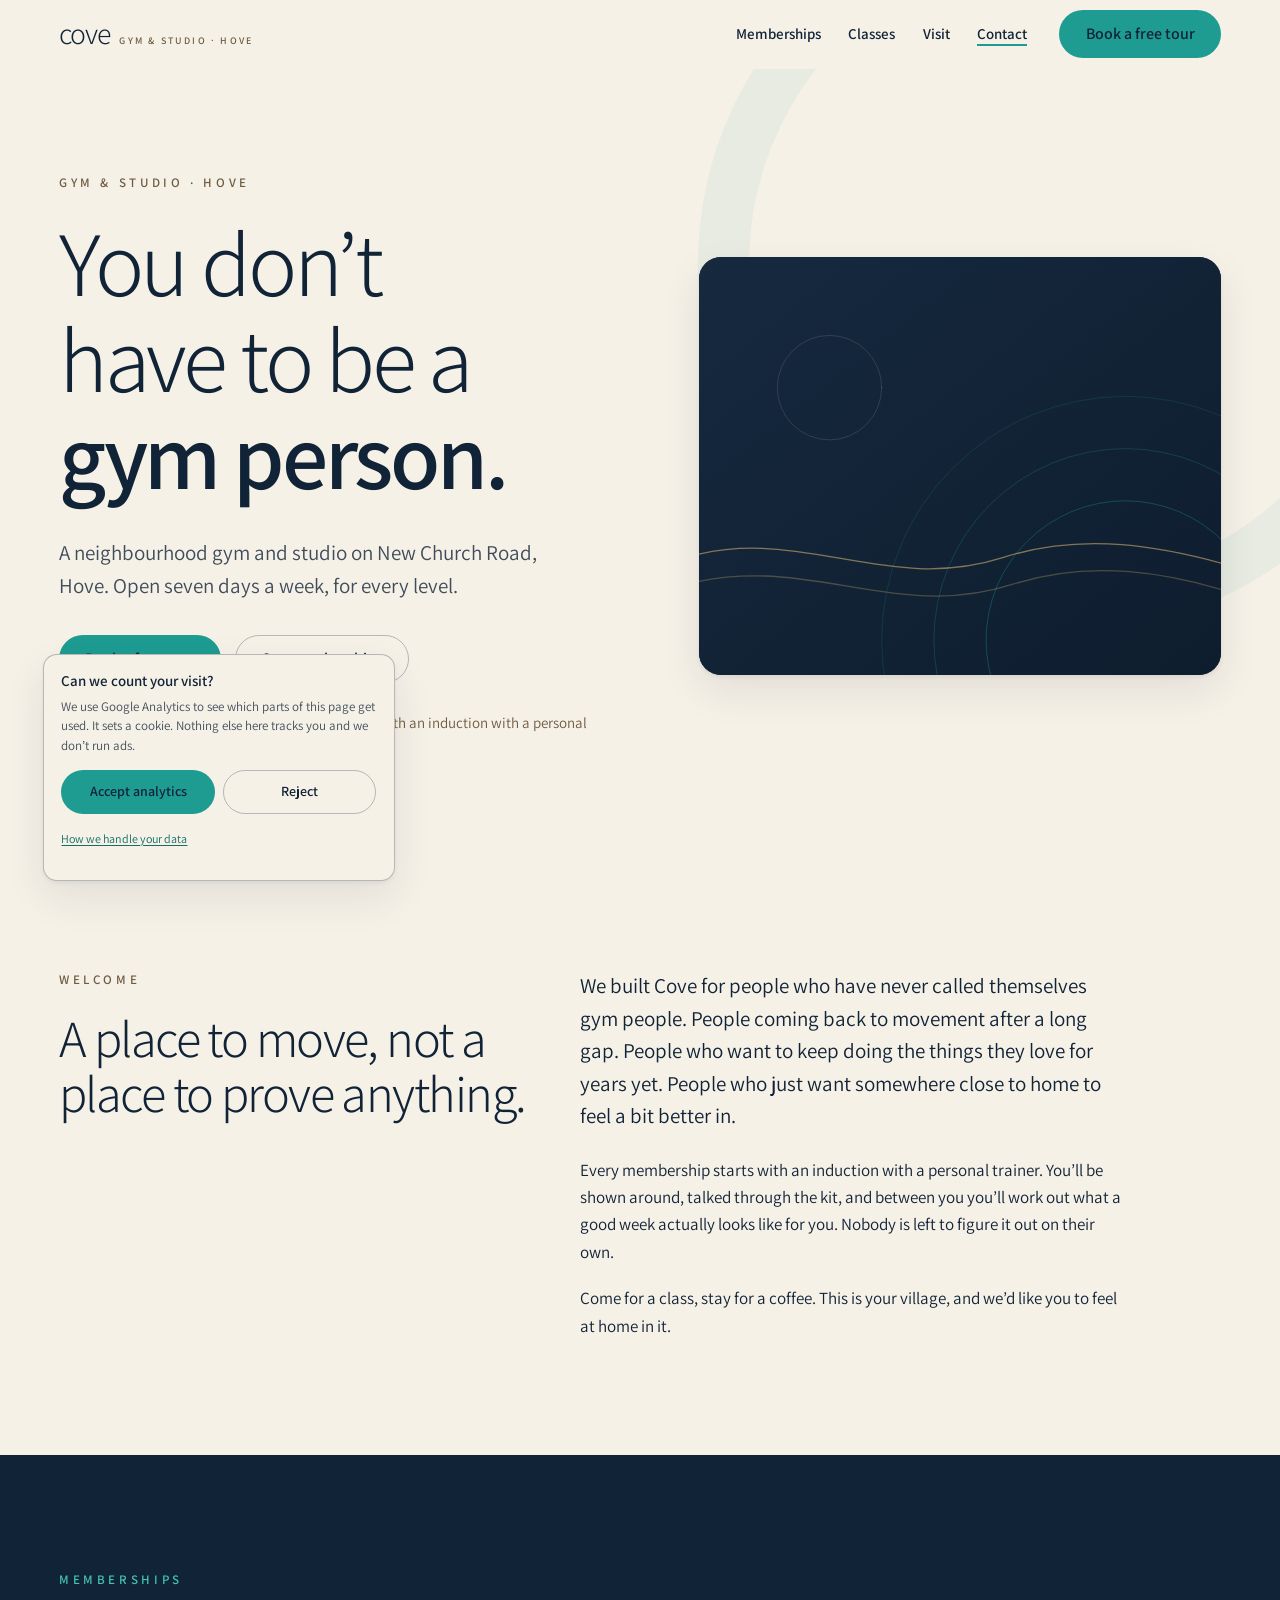
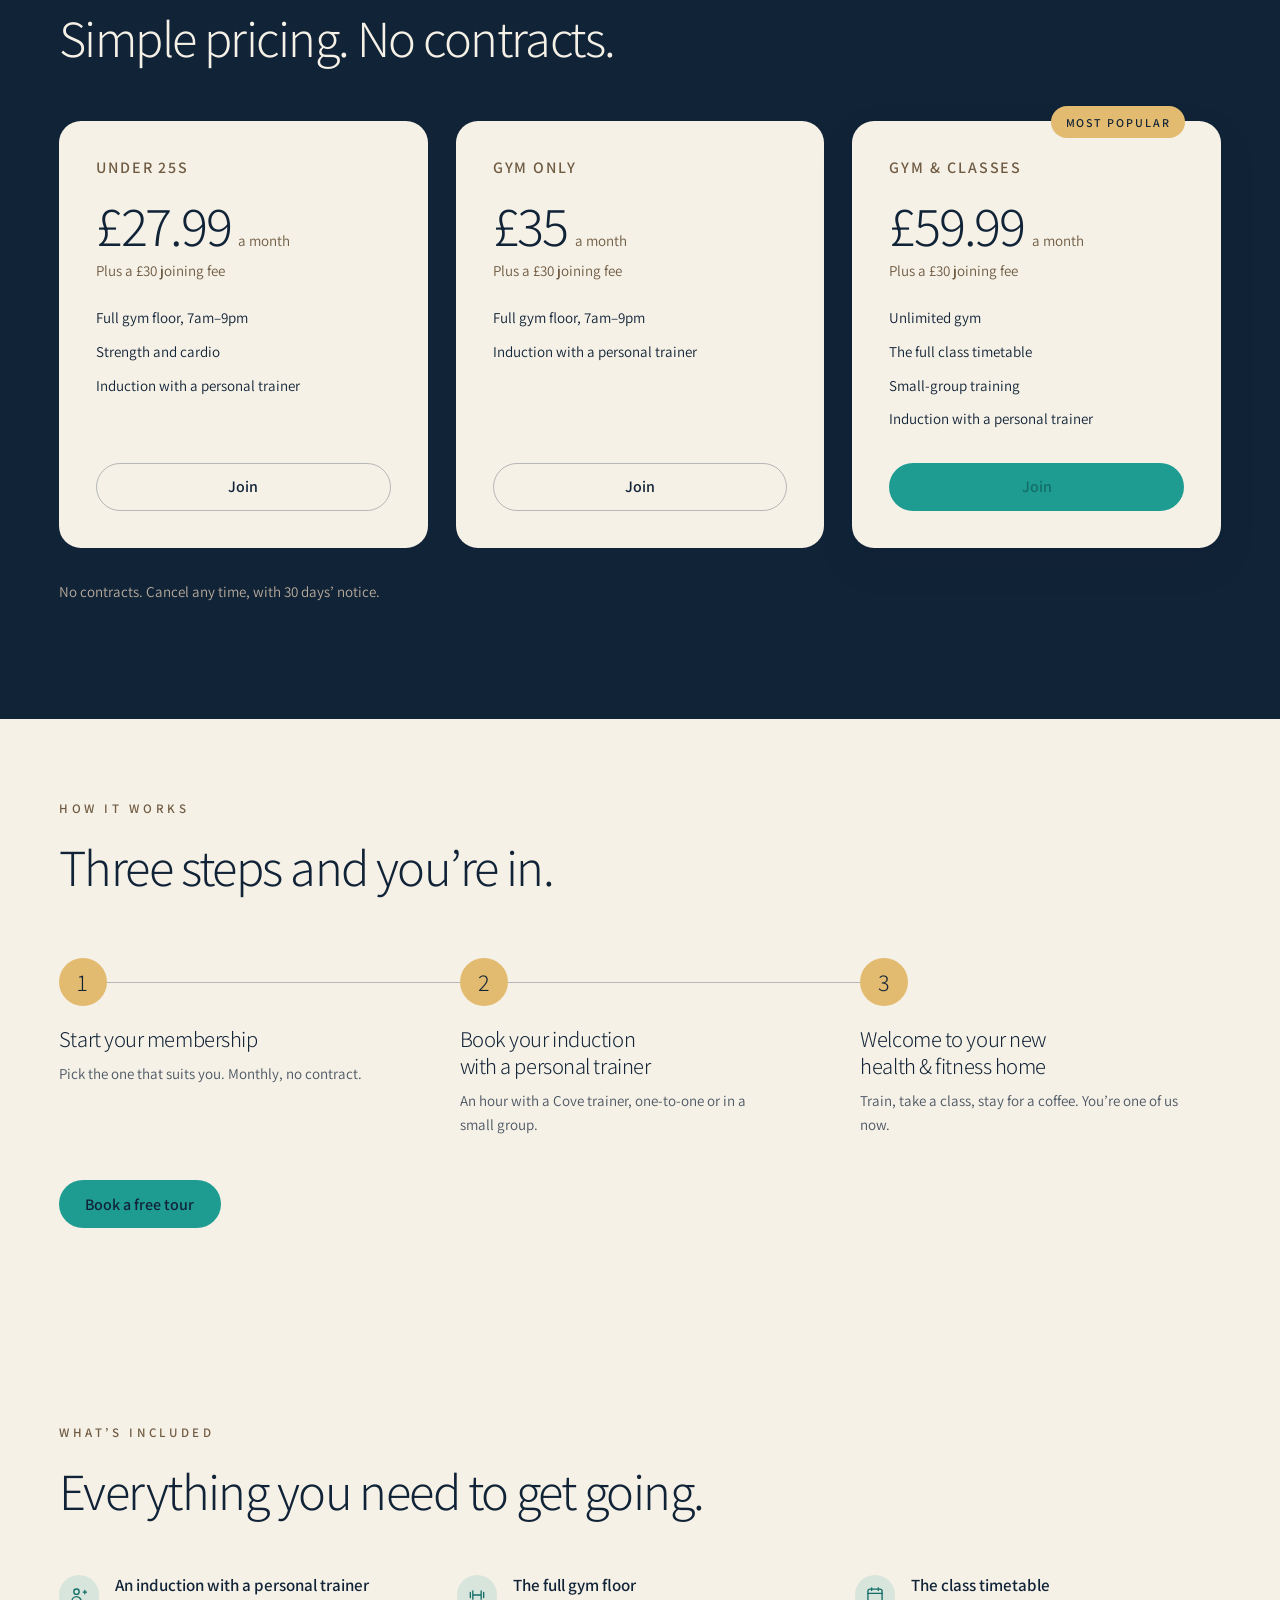
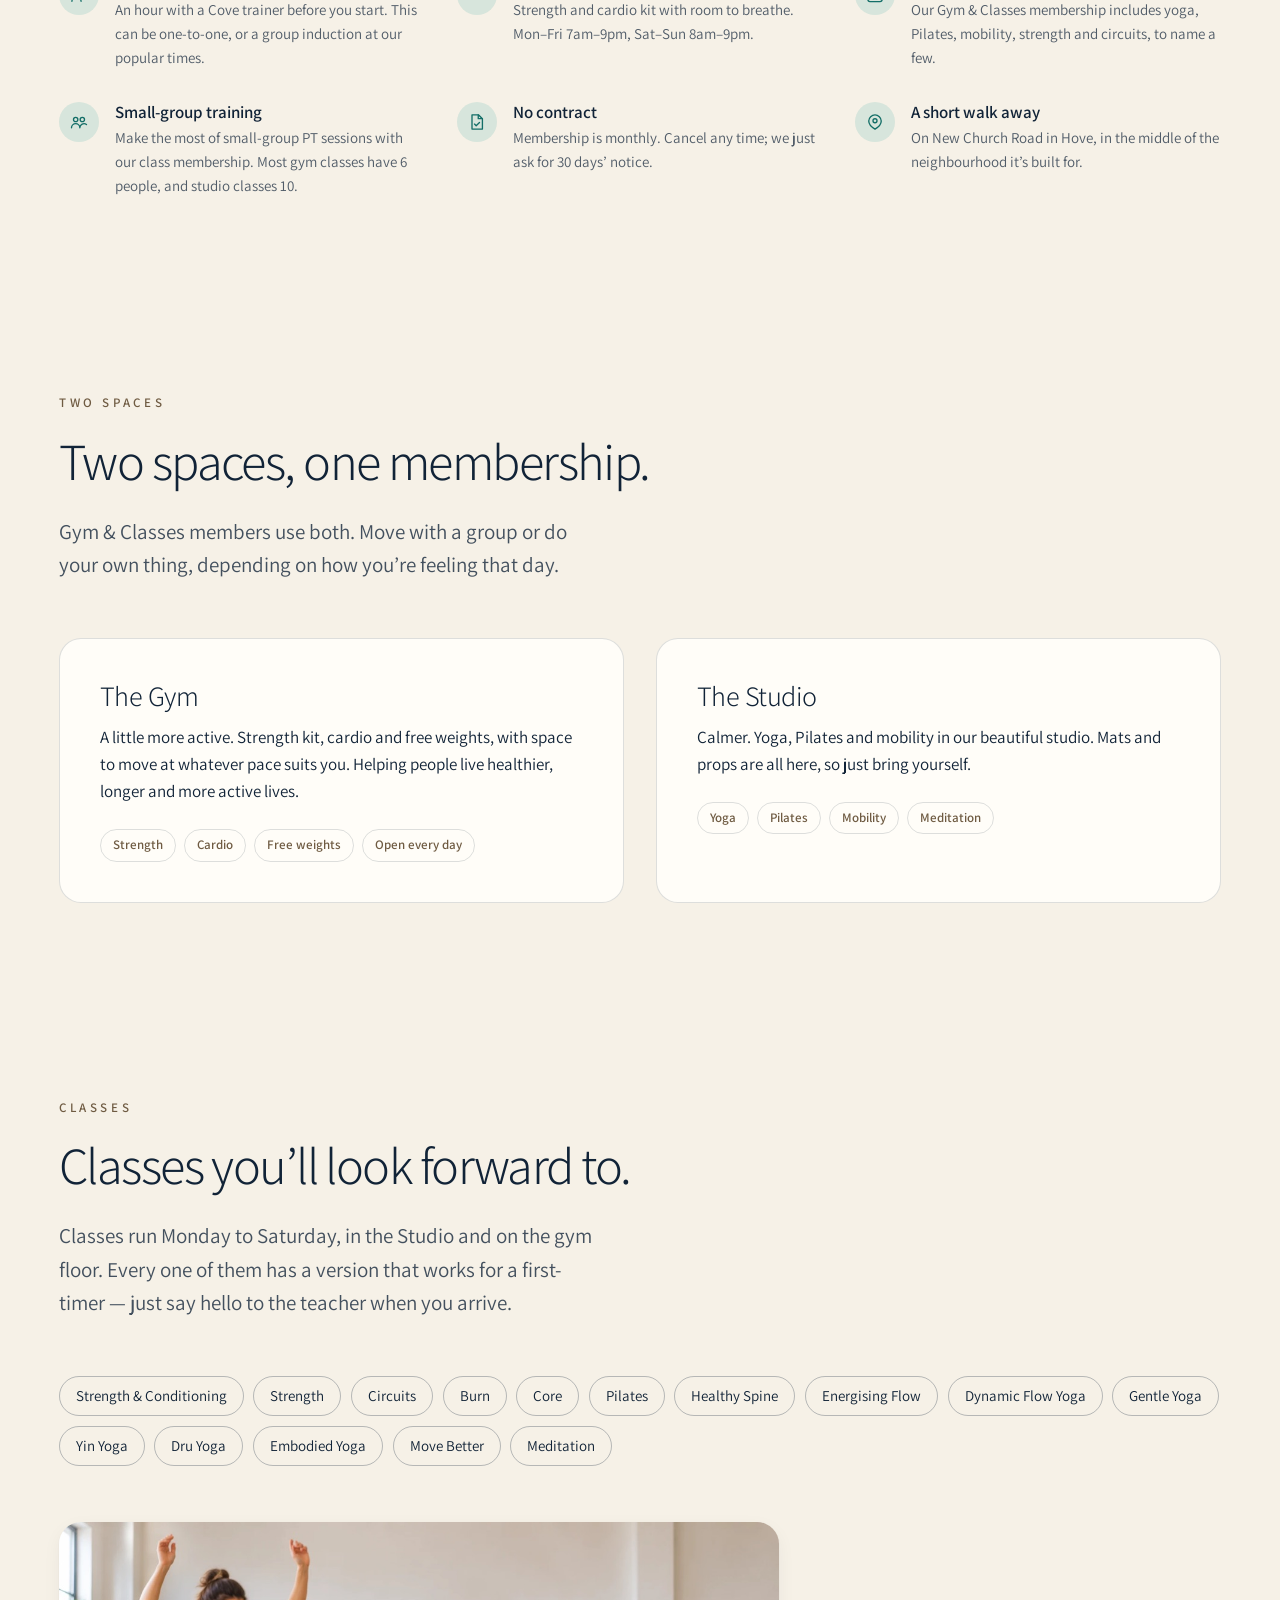
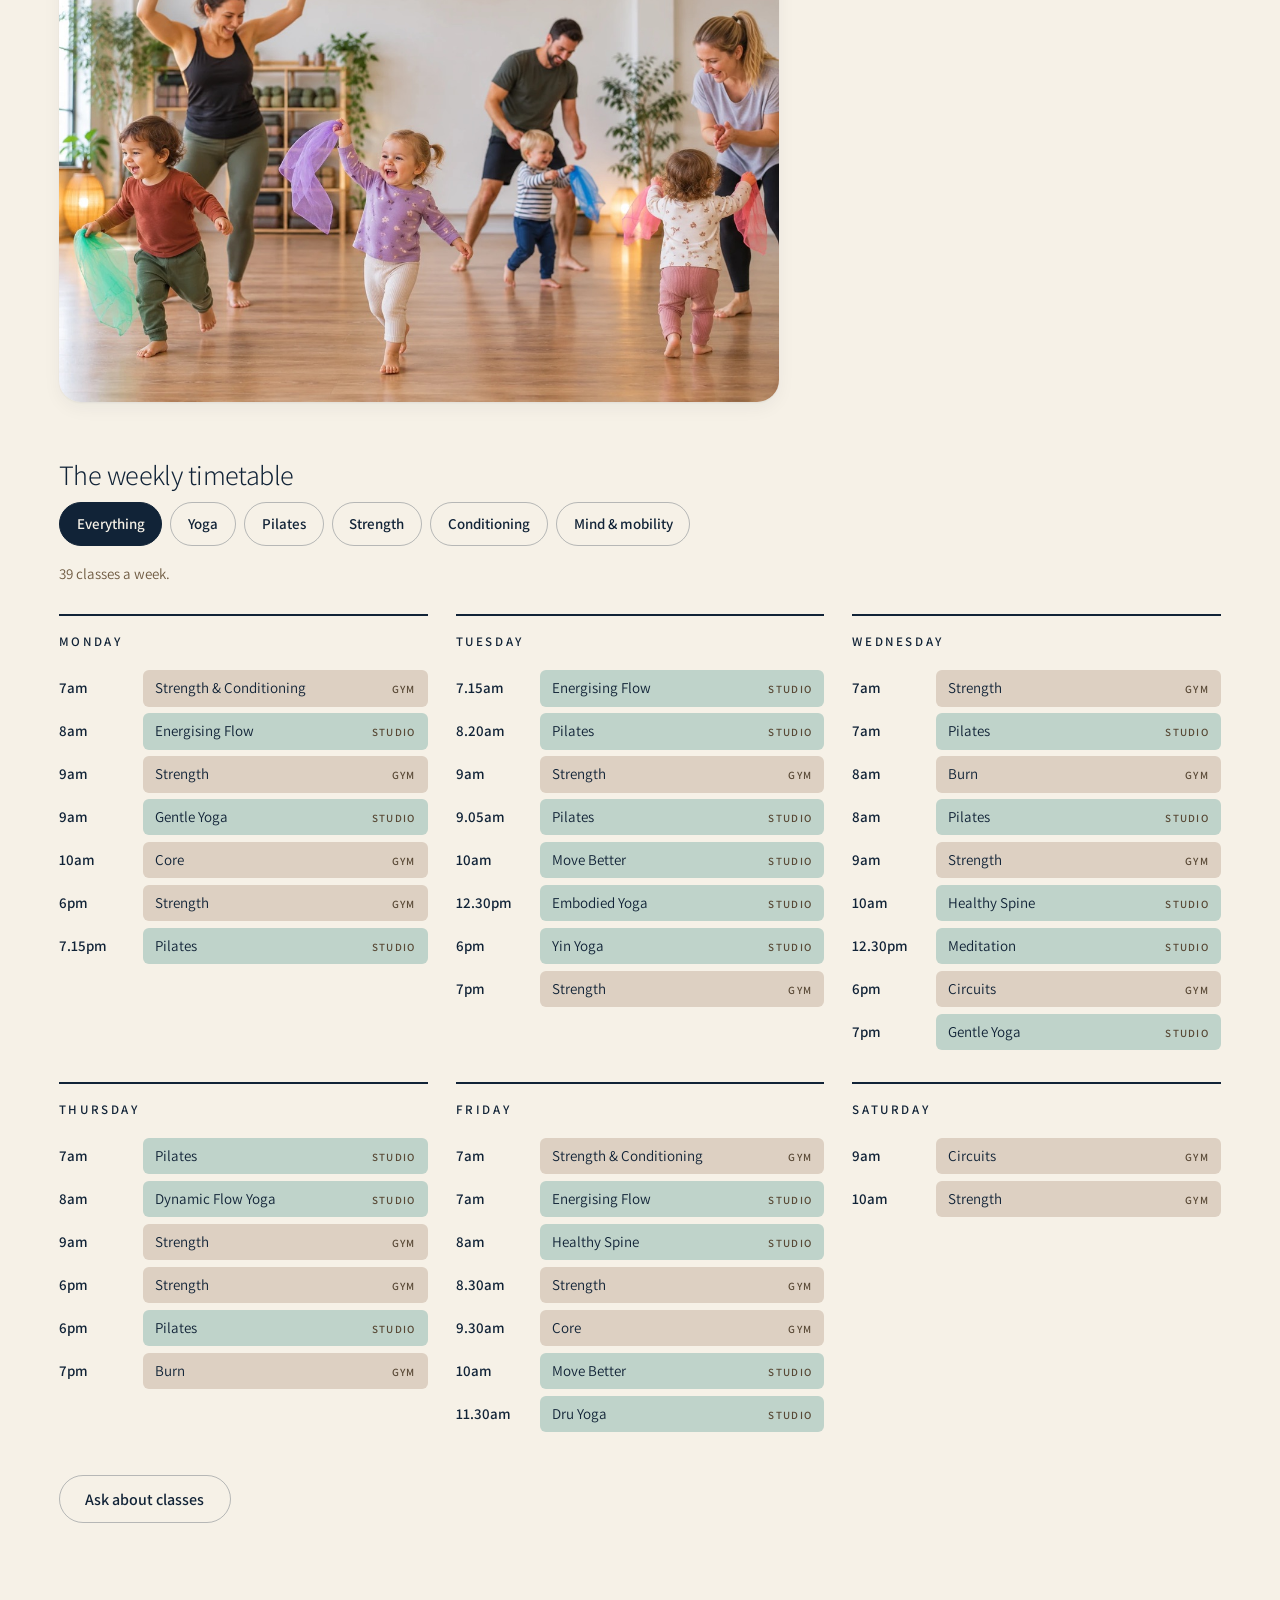
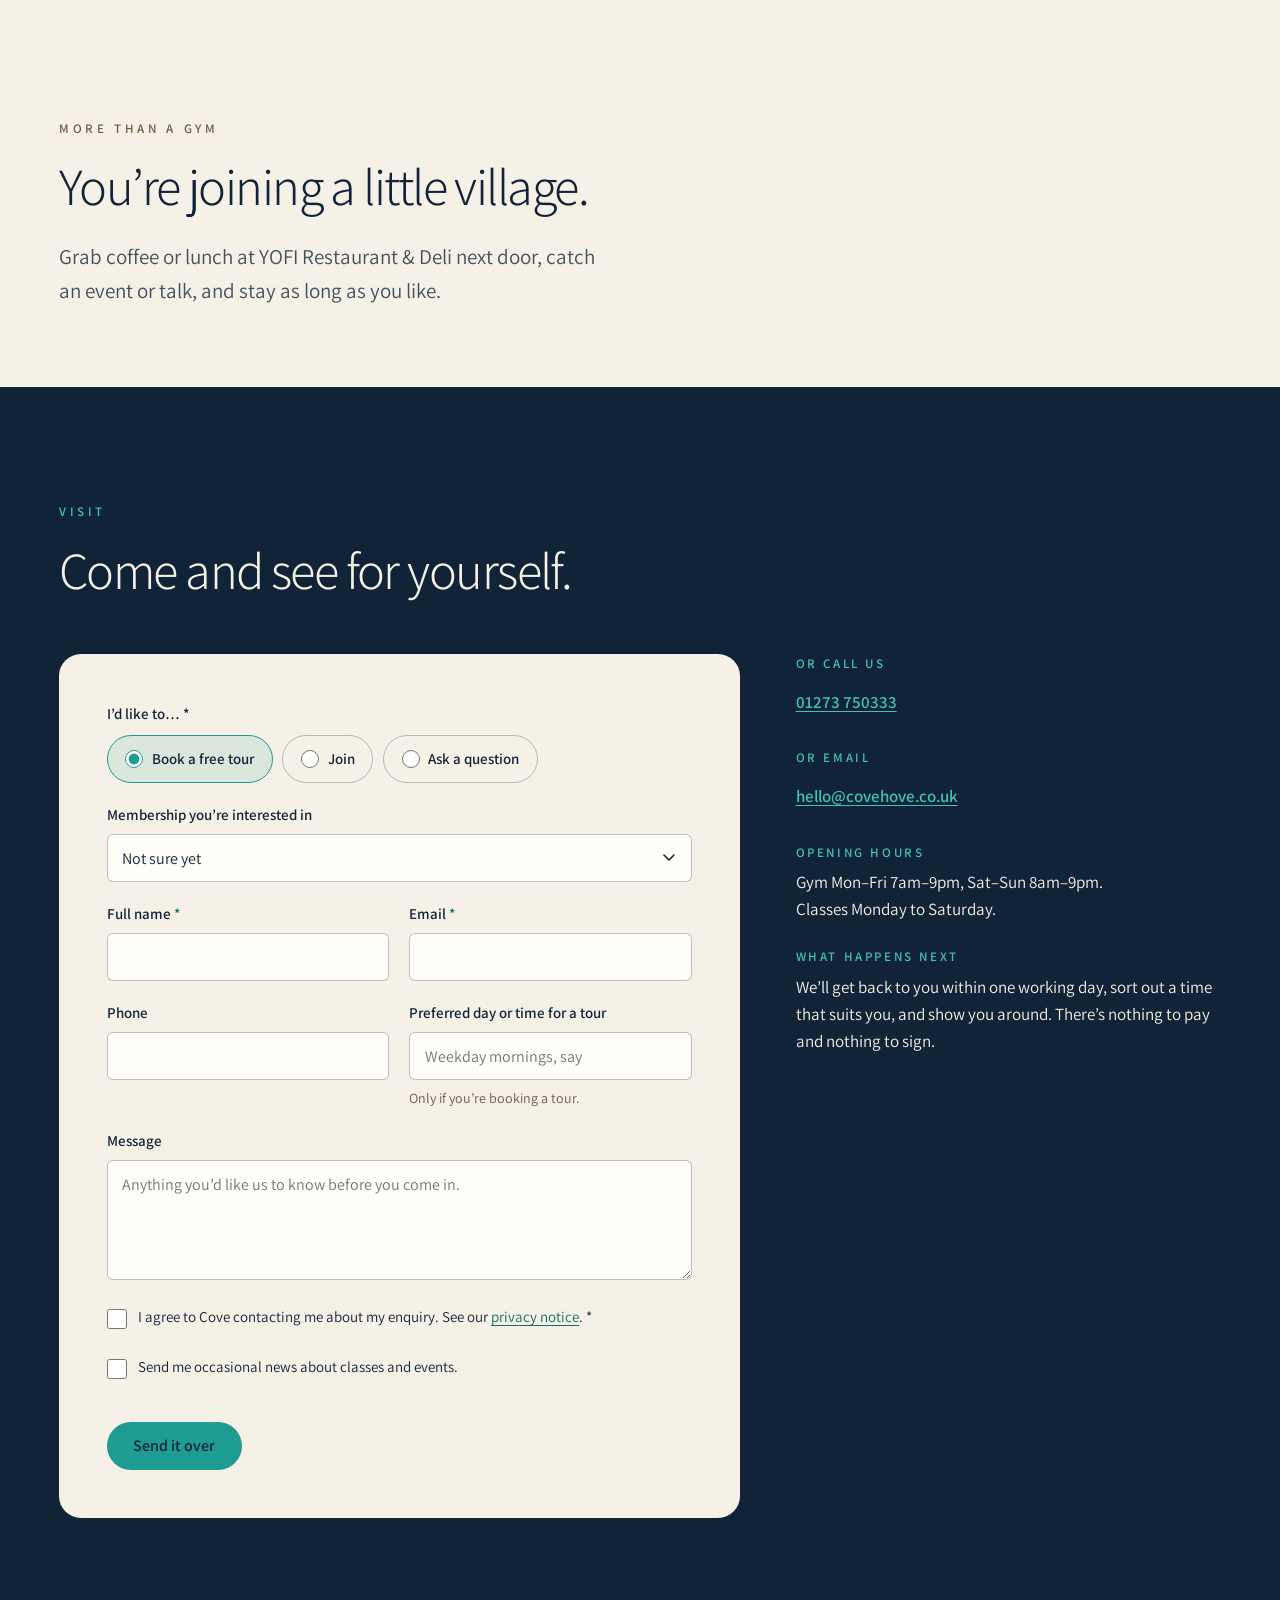
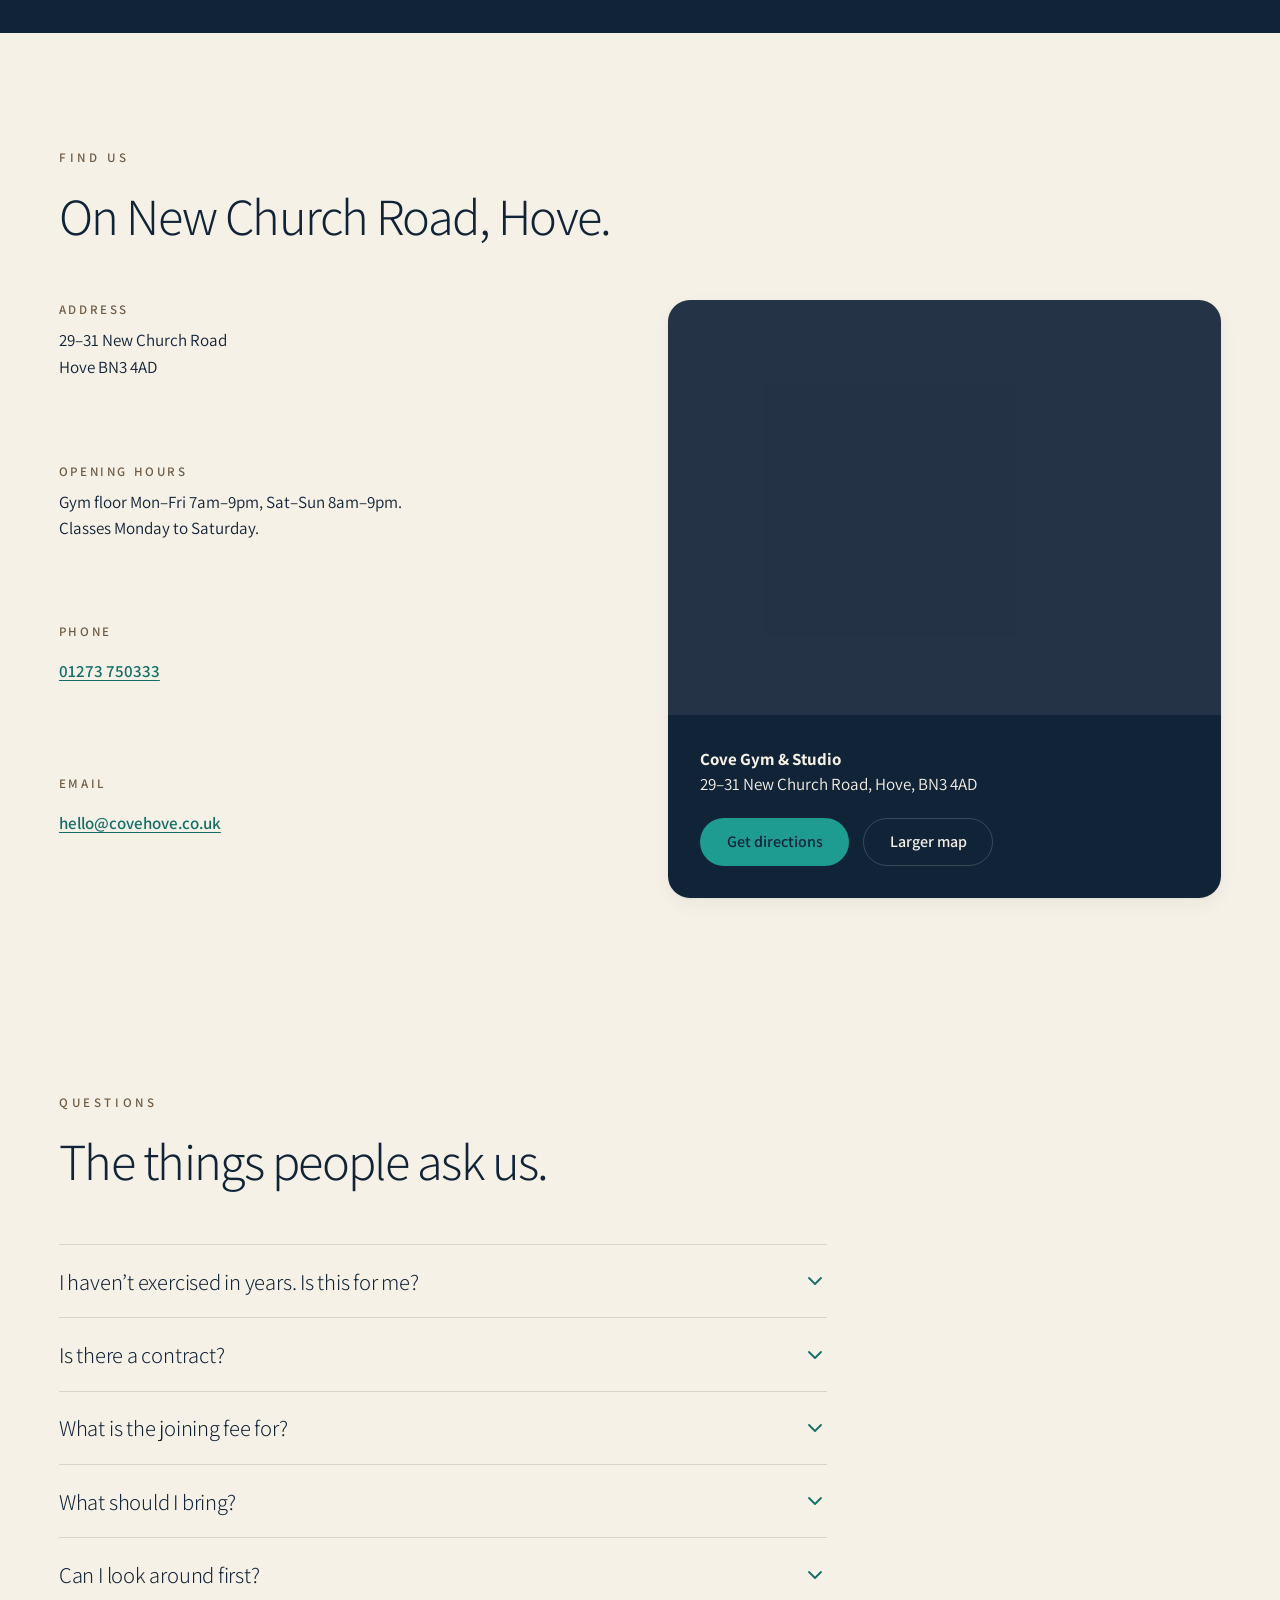
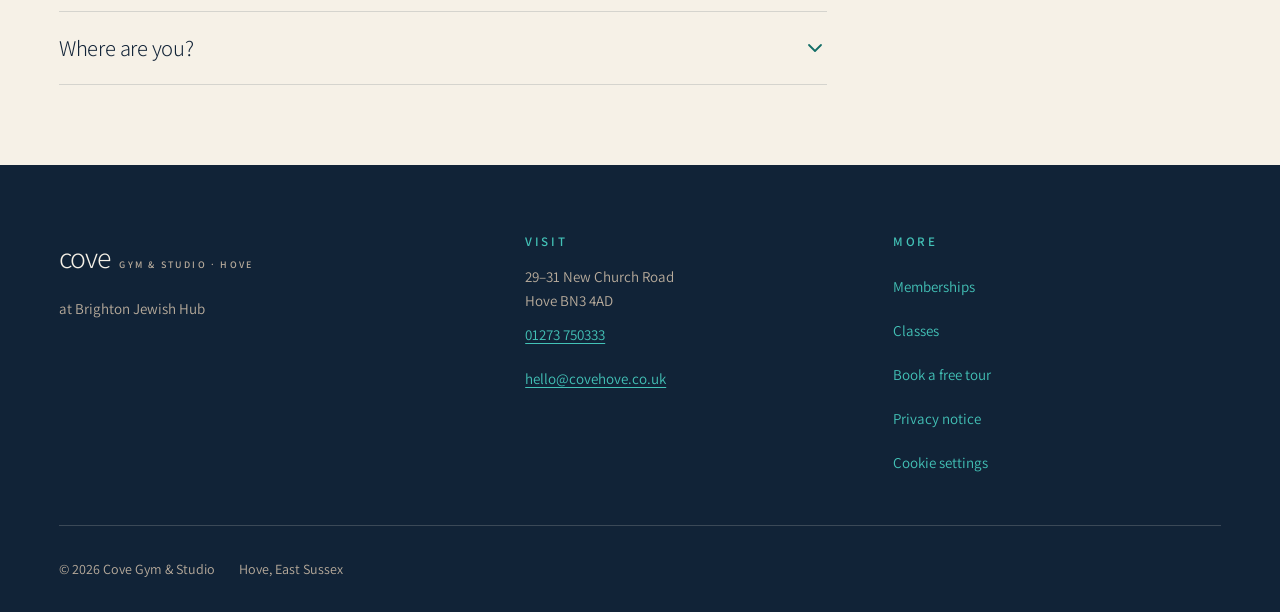
==== commit 3b02413e: "Switch the display face from Fraunces to Assistant Light One family across the whole site. Fraunces " ====
--- a/index.html
+++ b/index.html
@@ -32,7 +32,7 @@
 
 <link rel="preconnect" href="https://fonts.googleapis.com">
 <link rel="preconnect" href="https://fonts.gstatic.com" crossorigin>
-<link rel="stylesheet" href="https://fonts.googleapis.com/css2?family=Assistant:wght@400;600&family=Fraunces:ital,opsz,wght@0,9..144,300;1,9..144,300&display=swap">
+<link rel="stylesheet" href="https://fonts.googleapis.com/css2?family=Assistant:wght@200;300;400;600&display=swap">
 <link rel="stylesheet" href="assets/css/styles.css">
 
 <script src="config.js"></script>
--- a/assets/css/styles.css
+++ b/assets/css/styles.css
@@ -63,7 +63,10 @@
   --shadow-md: 0 2px 4px rgba(17, 35, 55, 0.06), 0 16px 40px rgba(17, 35, 55, 0.09);
 
   /* --- Type ------------------------------------------------------------- */
-  --font-display: "Fraunces", Georgia, "Times New Roman", serif;
+  /* One family across the whole site. Assistant has no italic, so emphasis
+     in headings is carried by weight rather than slant — see h1 em below.
+     Do not set italic on a heading; the browser would fake a slant. */
+  --font-display: "Assistant", -apple-system, BlinkMacSystemFont, "Segoe UI", Roboto, sans-serif;
   --font-body: "Assistant", -apple-system, BlinkMacSystemFont, "Segoe UI", Roboto, sans-serif;
 
   --step-hero: clamp(2.75rem, 1.2rem + 6.6vw, 5.75rem);
@@ -184,18 +187,19 @@
 h1, h2, h3 {
   font-family: var(--font-display);
   font-weight: 300;
-  font-optical-sizing: auto;
-  line-height: 1.06;
-  letter-spacing: -0.018em;
+  line-height: 1.05;
+  letter-spacing: -0.03em;
   margin: 0 0 0.5em;
   text-wrap: balance;
 }
 
-h1 { font-size: var(--step-hero); }
+h1 { font-size: var(--step-hero); letter-spacing: -0.035em; }
 h2 { font-size: var(--step-h2); }
-h3 { font-size: var(--step-h3); line-height: 1.18; letter-spacing: -0.01em; }
-
-h1 em, h2 em, h3 em { font-style: italic; font-weight: 300; }
+h3 { font-size: var(--step-h3); line-height: 1.2; letter-spacing: -0.02em; }
+
+/* Emphasis is weight, not slant. Assistant has no italic face, and a faked
+   one looks cheap at headline size. */
+h1 em, h2 em, h3 em { font-style: normal; font-weight: 600; }
 
 p { margin: 0 0 1.15em; max-width: var(--measure); }
 p:last-child { margin-bottom: 0; }
@@ -363,7 +367,7 @@
   font-family: var(--font-display);
   font-weight: 300;
   font-size: 1.85rem;
-  letter-spacing: -0.02em;
+  letter-spacing: -0.035em;
   line-height: 1;
   color: var(--navy);
   text-decoration: none;
@@ -696,7 +700,7 @@
   font-weight: 300;
   font-size: var(--step-price);
   line-height: 1;
-  letter-spacing: -0.03em;
+  letter-spacing: -0.04em;
 }
 .plan__period { font-size: var(--step-small); color: var(--ink-muted); }
 .plan__fee { font-size: var(--step-small); color: var(--ink-muted); margin: 0 0 1.5rem; }
@@ -901,28 +905,44 @@
 
 .tt-item {
   display: grid;
-  grid-template-columns: 4.75rem 1fr auto;
-  align-items: baseline;
+  grid-template-columns: 4.5rem 1fr;
+  align-items: center;
   gap: 0.5rem 0.75rem;
-  padding: 0.55rem 0;
-  border-bottom: 1px solid var(--line);
+  padding: 0.2rem 0;
   font-size: var(--step-small);
 }
-.tt-item:last-child { border-bottom: 0; }
 
 .tt-time {
   font-weight: 600;
   font-variant-numeric: tabular-nums;
   white-space: nowrap;
 }
-.tt-name { line-height: 1.35; }
+
+/* --- The coloured class block ------------------------------------------- *
+ * Matches the printed timetable: Gym classes on warm sand, Studio classes
+ * on sage, the time left clear to the side as it is on the printed sheet.
+ * Tints sampled from that artwork. Navy sits at 10:1 on both.              */
+.tt-class {
+  display: flex;
+  align-items: baseline;
+  justify-content: space-between;
+  gap: 0.75rem;
+  padding: 0.5rem 0.75rem;
+  border-radius: var(--radius-sm);
+  background: rgba(17, 35, 55, 0.05);
+  min-width: 0;
+}
+.tt-item[data-room="Gym"]    .tt-class { background: #DDD0C2; }
+.tt-item[data-room="Studio"] .tt-class { background: #BFD3CA; }
+
+.tt-name { line-height: 1.35; min-width: 0; }
 
 .room {
   font-size: 0.6875rem;
   font-weight: 600;
   letter-spacing: 0.12em;
   text-transform: uppercase;
-  color: var(--ink-muted);
+  color: #574734;          /* 5.9:1 on sand, 5.7:1 on sage */
   white-space: nowrap;
 }
 
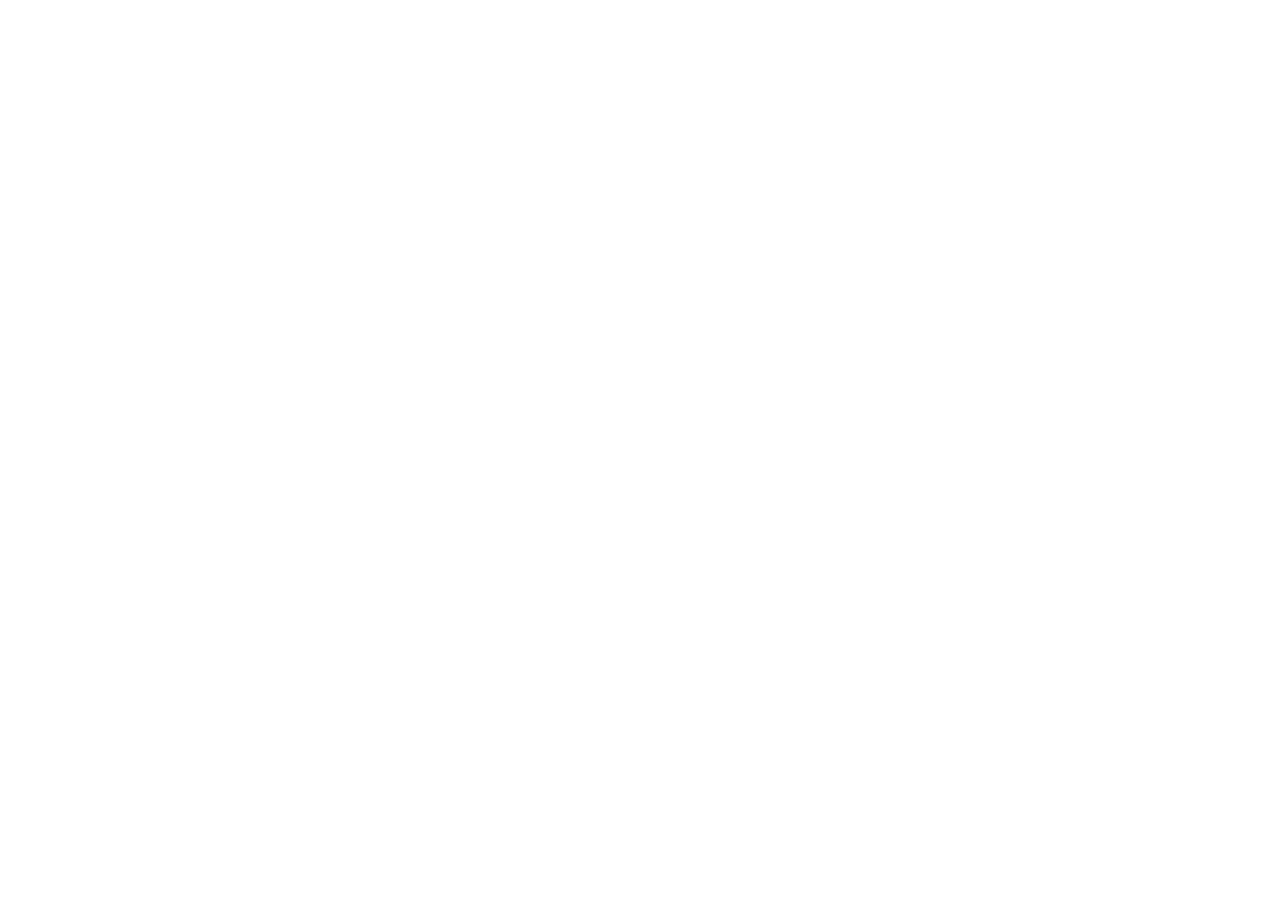
==== commit ed2ac91c: "Cove has moved to bnjc.co.uk/gym: every page forwards there Yosef, 13 Nov 2026: Cove now lives on BN" ====
--- a/index.html
+++ b/index.html
@@ -3,1144 +3,60 @@
 <head>
 <meta charset="utf-8">
 <meta name="viewport" content="width=device-width, initial-scale=1">
+<title>Cove Gym &amp; Studio has moved to bnjc.co.uk/gym</title>
+<!--
+  Cove's website now lives on BNJC (13 Nov 2026): https://bnjc.co.uk/gym/
+  Every page of this site is this same file (index.html, 404.html, privacy.html, thanks.html), so any old link,
+  bookmark or search result lands on the matching page there. GitHub Pages cannot send a server redirect, so the
+  forwarding is the script below, with a refresh tag for browsers without JavaScript and a canonical link that
+  tells search engines where the page is now.
+  Joining is Cove's ClubRight sign-up; tours and questions are the form on https://bnjc.co.uk/gym/#visit.
+-->
+<link rel="canonical" href="https://bnjc.co.uk/gym/">
+<meta name="robots" content="noindex, follow">
+<script>
+(function () {
+  var base = 'https://bnjc.co.uk';
+  var path = window.location.pathname.replace(/\/+$/, '');
+  var hash = window.location.hash.replace('#', '');
+  var params = new URLSearchParams(window.location.search);
+  var plans = { 'under25': 'Under 25s', 'gym': 'Gym Only', 'gym-classes': 'Gym & Classes', 'residents': 'Residents', 'shabbat': 'Shabbat-friendly' };
+  var asks = { 'tour': 'Book a free tour', 'question': 'Ask a question' };
+  var to;
 
-<title>Cove Gym &amp; Studio, Hove | Memberships from £27.99</title>
-<meta name="description" content="A neighbourhood gym and studio on New Church Road, Hove. Open seven days a week. Classes, an induction with a personal trainer, no contracts. Book a free tour.">
-
-<link rel="canonical" href="https://covehove.co.uk/">
-
-<meta property="og:type" content="website">
-<meta property="og:site_name" content="Cove Gym &amp; Studio">
-<meta property="og:title" content="Cove Gym &amp; Studio, Hove">
-<meta property="og:description" content="A neighbourhood gym and studio in Hove. Open seven days a week. You don’t have to be a gym person.">
-<meta property="og:url" content="https://covehove.co.uk/">
-<meta property="og:image" content="https://covehove.co.uk/assets/img/og-image.jpg">
-<meta property="og:image:width" content="1200">
-<meta property="og:image:height" content="630">
-<meta property="og:locale" content="en_GB">
-<meta name="twitter:card" content="summary_large_image">
-<meta name="twitter:title" content="Cove Gym &amp; Studio, Hove">
-<meta name="twitter:description" content="A neighbourhood gym and studio in Hove. Open seven days a week.">
-<meta name="twitter:image" content="https://covehove.co.uk/assets/img/og-image.jpg">
-
-<meta name="theme-color" content="#F6F1E7">
-
-<link rel="icon" href="assets/favicon/favicon.svg" type="image/svg+xml">
-<link rel="icon" href="assets/favicon/favicon-32.png" sizes="32x32" type="image/png">
-<link rel="apple-touch-icon" href="assets/favicon/apple-touch-icon.png">
-<link rel="manifest" href="assets/favicon/site.webmanifest">
-
-<link rel="preconnect" href="https://fonts.googleapis.com">
-<link rel="preconnect" href="https://fonts.gstatic.com" crossorigin>
-<link rel="stylesheet" href="https://fonts.googleapis.com/css2?family=Assistant:wght@200;300;400;600&display=swap">
-<link rel="stylesheet" href="assets/css/styles.css">
-
-<script src="config.js"></script>
-
-<!-- Google Consent Mode v2 — every storage type denied until the visitor
-     chooses. gtag.js itself is only loaded once a real Measurement ID is set
-     in config.js, so nothing third-party loads while it is a placeholder. -->
-<script>
-  window.dataLayer = window.dataLayer || [];
-  function gtag(){ dataLayer.push(arguments); }
-  gtag('consent', 'default', {
-    ad_storage: 'denied',
-    ad_user_data: 'denied',
-    ad_personalization: 'denied',
-    analytics_storage: 'denied',
-    functionality_storage: 'granted',
-    security_storage: 'granted',
-    wait_for_update: 500
-  });
-  (function () {
-    var id = (window.COVE_CONFIG && window.COVE_CONFIG.gaMeasurementId) || '';
-    // G-XXXXXXXXXX is the placeholder in config.js. It looks like a valid ID,
-    // so it has to be excluded explicitly or analytics loads and sets cookies.
-    if (!/^G-[A-Z0-9]{6,}$/.test(id) || /^G-X+$/.test(id)) return;
-    var s = document.createElement('script');
-    s.async = true;
-    s.src = 'https://www.googletagmanager.com/gtag/js?id=' + id;
-    document.head.appendChild(s);
-    gtag('js', new Date());
-    gtag('config', id, { anonymize_ip: true });
-  })();
+  if (/privacy(\.html)?$/.test(path)) {
+    to = base + '/privacy/';
+  } else if (params.get('enquiry') === 'join') {
+    to = 'https://cove.clubright.co.uk/register';
+  } else if (asks[params.get('enquiry')]) {
+    var q = new URLSearchParams({ cove_enquiry: asks[params.get('enquiry')] });
+    if (plans[params.get('plan')]) { q.set('cove_plan', plans[params.get('plan')]); }
+    to = base + '/gym/?' + q.toString() + '#visit';
+  } else {
+    var map = {
+      'memberships': '/gym/#memberships',
+      'how-it-works': '/gym/#how-it-works',
+      'classes': '/gym/classes/',
+      'visit': '/gym/#visit',
+      'find-us': '/gym/#contact',
+      'faq': '/gym/#questions'
+    };
+    to = base + (map[hash] || '/gym/');
+  }
+  window.location.replace(to);
+})();
 </script>
-
-<script type="application/ld+json">
-{
-  "@context": "https://schema.org",
-  "@graph": [
-    {
-      "@type": ["ExerciseGym", "HealthAndBeautyBusiness", "LocalBusiness"],
-      "@id": "https://covehove.co.uk/#organisation",
-      "name": "Cove Gym & Studio",
-      "alternateName": "Cove",
-      "disambiguatingDescription": "Gym and studio, Hove",
-      "slogan": "You don\u2019t have to be a gym person.",
-      "description": "A neighbourhood gym and studio on New Church Road, Hove. Open seven days a week, with a full class timetable Monday to Saturday, an induction with a personal trainer, and no contracts.",
-      "url": "https://covehove.co.uk/",
-      "telephone": "+441273750333",
-      "email": "hello@covehove.co.uk",
-      "image": "https://covehove.co.uk/assets/img/og-image.jpg",
-      "priceRange": "\u00a3\u00a3",
-      "currenciesAccepted": "GBP",
-      "publicAccess": true,
-      "isAccessibleForFree": false,
-      "address": {
-        "@type": "PostalAddress",
-        "streetAddress": "29\u201331 New Church Road",
-        "addressLocality": "Hove",
-        "addressRegion": "East Sussex",
-        "postalCode": "BN3 4AD",
-        "addressCountry": "GB"
-      },
-      "geo": {
-        "@type": "GeoCoordinates",
-        "latitude": 50.8297407,
-        "longitude": -0.1824495
-      },
-      "hasMap": "https://www.openstreetmap.org/?mlat=50.8297407&mlon=-0.1824495#map=17/50.8297407/-0.1824495",
-      "areaServed": [
-        { "@type": "City", "name": "Hove" },
-        { "@type": "City", "name": "Brighton" }
-      ],
-      "openingHoursSpecification": [
-        {
-          "@type": "OpeningHoursSpecification",
-          "dayOfWeek": ["Monday","Tuesday","Wednesday","Thursday","Friday"],
-          "opens": "07:00",
-          "closes": "21:00"
-        },
-        {
-          "@type": "OpeningHoursSpecification",
-          "dayOfWeek": ["Saturday","Sunday"],
-          "opens": "08:00",
-          "closes": "21:00"
-        }
-      ],
-      "amenityFeature": [
-        { "@type": "LocationFeatureSpecification", "name": "Gym floor, strength and cardio", "value": true },
-        { "@type": "LocationFeatureSpecification", "name": "Studio classes", "value": true },
-        { "@type": "LocationFeatureSpecification", "name": "Induction with a personal trainer included", "value": true },
-        { "@type": "LocationFeatureSpecification", "name": "Small-group training", "value": true },
-        { "@type": "LocationFeatureSpecification", "name": "No contract", "value": true }
-      ],
-      "hasOfferCatalog": {
-        "@type": "OfferCatalog",
-        "name": "Memberships",
-        "itemListElement": [
-          {
-            "@type": "Offer",
-            "name": "Under 25s",
-            "description": "Full gym floor, strength and cardio, induction with a personal trainer.",
-            "price": "27.99",
-            "priceCurrency": "GBP",
-            "availability": "https://schema.org/InStock",
-            "priceSpecification": {
-              "@type": "UnitPriceSpecification",
-              "price": "27.99",
-              "priceCurrency": "GBP",
-              "billingIncrement": 1,
-              "unitCode": "MON"
-            }
-          },
-          {
-            "@type": "Offer",
-            "name": "Gym Only",
-            "description": "Full gym floor, induction with a personal trainer.",
-            "price": "35.00",
-            "priceCurrency": "GBP",
-            "availability": "https://schema.org/InStock",
-            "priceSpecification": {
-              "@type": "UnitPriceSpecification",
-              "price": "35.00",
-              "priceCurrency": "GBP",
-              "billingIncrement": 1,
-              "unitCode": "MON"
-            }
-          },
-          {
-            "@type": "Offer",
-            "name": "Gym & Classes",
-            "description": "Unlimited gym, the full class timetable, small-group training, induction with a personal trainer.",
-            "price": "59.99",
-            "priceCurrency": "GBP",
-            "availability": "https://schema.org/InStock",
-            "priceSpecification": {
-              "@type": "UnitPriceSpecification",
-              "price": "59.99",
-              "priceCurrency": "GBP",
-              "billingIncrement": 1,
-              "unitCode": "MON"
-            }
-          }
-        ]
-      },
-      "potentialAction": {
-        "@type": "ReserveAction",
-        "name": "Book a free tour",
-        "target": {
-          "@type": "EntryPoint",
-          "urlTemplate": "https://covehove.co.uk/#visit",
-          "inLanguage": "en-GB",
-          "actionPlatform": [
-            "http://schema.org/DesktopWebPlatform",
-            "http://schema.org/MobileWebPlatform"
-          ]
-        }
-      }
-    },
-    {
-      "@type": "WebSite",
-      "@id": "https://covehove.co.uk/#website",
-      "url": "https://covehove.co.uk/",
-      "name": "Cove Gym & Studio",
-      "inLanguage": "en-GB",
-      "publisher": { "@id": "https://covehove.co.uk/#organisation" }
-    },
-    {
-      "@type": "WebPage",
-      "@id": "https://covehove.co.uk/#webpage",
-      "url": "https://covehove.co.uk/",
-      "name": "Cove Gym & Studio, Hove | Memberships from \u00a327.99",
-      "isPartOf": { "@id": "https://covehove.co.uk/#website" },
-      "about": { "@id": "https://covehove.co.uk/#organisation" },
-      "inLanguage": "en-GB"
-    },
-    {
-      "@type": "FAQPage",
-      "@id": "https://covehove.co.uk/#faq",
-      "isPartOf": { "@id": "https://covehove.co.uk/#webpage" },
-      "mainEntity": [
-        {
-          "@type": "Question",
-          "name": "I haven\u2019t exercised in years. Is this for me?",
-          "acceptedAnswer": {
-            "@type": "Answer",
-            "text": "Yes. That\u2019s exactly who we built it for. Every membership starts with an induction with a personal trainer, so you\u2019ll know how to use the equipment safely and will never be left standing in the middle of the room wondering what to do next. Want more one-to-one support after that? We can easily set up personal training sessions with one of our fitness team."
-          }
-        },
-        {
-          "@type": "Question",
-          "name": "Is there a contract?",
-          "acceptedAnswer": {
-            "@type": "Answer",
-            "text": "No. Membership is monthly. You can cancel any time; we just ask for 30 days\u2019 notice."
-          }
-        },
-        {
-          "@type": "Question",
-          "name": "What is the joining fee for?",
-          "acceptedAnswer": {
-            "@type": "Answer",
-            "text": "Your induction with a personal trainer and getting you set up as a member. It is a one-off \u00a330, paid when you join."
-          }
-        },
-        {
-          "@type": "Question",
-          "name": "What should I bring?",
-          "acceptedAnswer": {
-            "@type": "Answer",
-            "text": "Comfortable clothes you can move in, trainers for the gym floor, and a water bottle. Mats and props are already in the studio, so there is nothing to carry for a class."
-          }
-        },
-        {
-          "@type": "Question",
-          "name": "Can I look around first?",
-          "acceptedAnswer": {
-            "@type": "Answer",
-            "text": "Please do. Book a free tour using the form on this page and we will show you both spaces, answer your questions and leave you to think about it."
-          }
-        },
-        {
-          "@type": "Question",
-          "name": "Where are you?",
-          "acceptedAnswer": {
-            "@type": "Answer",
-            "text": "29\u201331 New Church Road, Hove, BN3 4AD."
-          }
-        }
-      ]
-    }
-  ]
-}
-</script>
+<meta http-equiv="refresh" content="0; url=https://bnjc.co.uk/gym/">
+<style>
+  body { margin: 0; min-height: 100vh; display: grid; place-items: center; background: #F6F1E7; color: #2F4F4F;
+         font: 18px/1.6 -apple-system, BlinkMacSystemFont, "Segoe UI", Roboto, sans-serif; text-align: center; padding: 24px; }
+  a { color: #1A756B; }
+</style>
 </head>
-
 <body>
-
-<a class="skip-link" href="#main">Skip to content</a>
-
-<!-- =====================================================================
-     HEADER
-     ================================================================== -->
-<header class="site-header" id="site-header">
-  <div class="container site-header__inner">
-
-    <!-- TODO: replace with the final SVG once the logo is chosen.
-         Set useLogoSvg to true in config.js and drop the files into
-         assets/logo/. See assets/logo/README.md. -->
-    <a class="wordmark" href="#top" data-cove-logo aria-label="Cove Gym and Studio, Hove — back to top">
-      <span class="wordmark__text" aria-hidden="true">cove</span>
-      <span class="wordmark__descriptor" aria-hidden="true">Gym &amp; Studio · Hove</span>
-    </a>
-
-    <button class="nav-toggle" type="button" id="nav-toggle"
-            aria-expanded="false" aria-controls="primary-nav">
-      <span class="visually-hidden">Menu</span>
-      <span aria-hidden="true">
-        <span class="nav-toggle__bar"></span>
-        <span class="nav-toggle__bar"></span>
-        <span class="nav-toggle__bar"></span>
-      </span>
-    </button>
-
-    <nav class="nav" id="primary-nav" aria-label="Primary">
-      <ul class="nav__list">
-        <li><a class="nav__link" href="#memberships">Memberships</a></li>
-        <li><a class="nav__link" href="#classes">Classes</a></li>
-        <li><a class="nav__link" href="#visit">Visit</a></li>
-        <li><a class="nav__link" href="#find-us">Contact</a></li>
-        <li class="nav__cta">
-          <a class="btn btn--primary" href="#visit" data-cta="header">Book a free tour</a>
-        </li>
-      </ul>
-    </nav>
-
-  </div>
-</header>
-
-<main id="main">
-
-  <!-- ===================================================================
-       HERO
-       ================================================================ -->
-  <section class="hero" id="top">
-    <span class="hero__arc" aria-hidden="true"></span>
-    <div class="container hero__inner">
-
-      <div>
-        <span class="eyebrow">Gym &amp; Studio · Hove</span>
-        <h1>You don’t have to be a <em>gym person.</em></h1>
-        <p class="hero__lead">
-          A neighbourhood gym and studio on New Church Road, Hove. Open seven days a
-          week, for every level.
-        </p>
-
-        <div class="btn-row">
-          <a class="btn btn--primary" href="#visit" data-cta="hero">Book a free tour</a>
-          <a class="btn btn--secondary" href="#memberships" data-cta="hero">See memberships</a>
-        </div>
-
-        <p class="hero__note">
-          Memberships from <span data-cove="lowestPrice">£27.99</span> a month.
-          Every one starts with an induction with a personal trainer.
-        </p>
-      </div>
-
-      <!-- TODO: replace with a photograph of the gym floor. Timmo has asked for a
-           gym-focused hero and is shooting new images; until then this is a plain
-           brand panel rather than a studio photo that works against the point. -->
-      <div class="media media--hero">
-        <img src="assets/img/placeholder-hero.svg" alt="" aria-hidden="true"
-             width="1200" height="960" decoding="async">
-      </div>
-
-    </div>
-  </section>
-
-
-  <!-- ===================================================================
-       WELCOME / ETHOS
-       ================================================================ -->
-  <section class="section" aria-labelledby="welcome-title">
-    <div class="container ethos__grid">
-      <div>
-        <span class="eyebrow">Welcome</span>
-        <h2 id="welcome-title">A place to move, not a place to prove anything.</h2>
-      </div>
-      <div class="ethos">
-        <p class="lead">
-          We built Cove for people who have never called themselves gym people.
-          People coming back to movement after a long gap. People who want to keep
-          doing the things they love for years yet. People who just want somewhere
-          close to home to feel a bit better in.
-        </p>
-        <p>
-          Every membership starts with an induction with a personal trainer.
-          You’ll be shown around, talked through the kit, and between you you’ll work
-          out what a good week actually looks like for you. Nobody is left to figure
-          it out on their own.
-        </p>
-        <p>
-          Come for a class, stay for a coffee. This is your village, and we’d like you
-          to feel at home in it.
-        </p>
-      </div>
-    </div>
-  </section>
-
-
-  <!-- ===================================================================
-       MEMBERSHIPS
-       ================================================================ -->
-  <section class="section band-navy on-navy" id="memberships" aria-labelledby="memberships-title">
-    <div class="container">
-
-      <div class="section-head">
-        <span class="eyebrow">Memberships</span>
-        <h2 id="memberships-title">Simple pricing. No contracts.</h2>
-      </div>
-
-      <!-- Cards are written out here so they work without JavaScript, and are
-           then re-rendered from config.js on load. Edit prices in config.js. -->
-      <div class="plans" id="plans" data-fallback="true">
-
-        <article class="plan" data-plan="under25">
-          <h3 class="plan__name">Under 25s</h3>
-          <p class="plan__price">
-            <span class="plan__amount">£27.99</span>
-            <span class="plan__period">a month</span>
-          </p>
-          <p class="plan__fee">Plus a £30 joining fee</p>
-          <ul class="plan__features">
-            <li>Full gym floor, 7am–9pm</li>
-            <li>Strength and cardio</li>
-            <li>Induction with a personal trainer</li>
-          </ul>
-          <div class="plan__cta">
-            <a class="btn btn--secondary btn--block" href="#visit">Join</a>
-          </div>
-        </article>
-
-        <article class="plan" data-plan="gym">
-          <h3 class="plan__name">Gym Only</h3>
-          <p class="plan__price">
-            <span class="plan__amount">£35</span>
-            <span class="plan__period">a month</span>
-          </p>
-          <p class="plan__fee">Plus a £30 joining fee</p>
-          <ul class="plan__features">
-            <li>Full gym floor, 7am–9pm</li>
-            <li>Induction with a personal trainer</li>
-          </ul>
-          <div class="plan__cta">
-            <a class="btn btn--secondary btn--block" href="#visit">Join</a>
-          </div>
-        </article>
-
-        <article class="plan" data-plan="gym-classes" data-popular="true">
-          <span class="plan__tag">Most popular</span>
-          <h3 class="plan__name">Gym &amp; Classes</h3>
-          <p class="plan__price">
-            <span class="plan__amount">£59.99</span>
-            <span class="plan__period">a month</span>
-          </p>
-          <p class="plan__fee">Plus a £30 joining fee</p>
-          <ul class="plan__features">
-            <li>Unlimited gym</li>
-            <li>The full class timetable</li>
-            <li>Small-group training</li>
-            <li>Induction with a personal trainer</li>
-          </ul>
-          <div class="plan__cta">
-            <a class="btn btn--primary btn--block" href="#visit">Join</a>
-          </div>
-        </article>
-
-
-        <!-- Not confirmed yet. These two stay hidden until "published" is set to
-             true for them in config.js. See README.md → "Turning a plan on". -->
-        <article class="plan" data-plan="residents" hidden>
-          <h3 class="plan__name">Residents</h3>
-          <p class="plan__price">
-            <span class="plan__amount">£20</span>
-            <span class="plan__period">a month</span>
-          </p>
-          <p class="plan__fee">Plus a £30 joining fee</p>
-          <ul class="plan__features">
-            <li>For people living on site</li>
-            <li>Full gym floor, 7am–9pm</li>
-            <li>Induction with a personal trainer</li>
-          </ul>
-          <div class="plan__cta">
-            <a class="btn btn--secondary btn--block" href="#visit">Join</a>
-          </div>
-        </article>
-
-        <article class="plan" data-plan="shabbat" hidden>
-          <h3 class="plan__name">Shabbat-friendly</h3>
-          <p class="plan__price">
-            <span class="plan__amount">£30</span>
-            <span class="plan__period">a month</span>
-          </p>
-          <p class="plan__fee">Plus a £30 joining fee</p>
-          <ul class="plan__features">
-            <li>For members who observe Shabbat</li>
-            <li>Full gym floor</li>
-            <li>Induction with a personal trainer</li>
-          </ul>
-          <div class="plan__cta">
-            <a class="btn btn--secondary btn--block" href="#visit">Join</a>
-          </div>
-        </article>
-
-      </div>
-
-      <p class="plans-note muted">No contracts. Cancel any time, with 30 days’ notice.</p>
-
-    </div>
-  </section>
-
-
-  <!-- ===================================================================
-       HOW IT WORKS — three steps
-       ================================================================ -->
-  <section class="section section--tight" id="how-it-works" aria-labelledby="steps-title">
-    <div class="container">
-
-      <div class="section-head">
-        <span class="eyebrow">How it works</span>
-        <h2 id="steps-title">Three steps and you’re in.</h2>
-      </div>
-
-      <ol class="steps">
-        <li class="step">
-          <span class="step__num" aria-hidden="true">1</span>
-          <h3 class="step__title">Start your membership</h3>
-          <p class="step__body">Pick the one that suits you. Monthly, no contract.</p>
-        </li>
-
-        <li class="step">
-          <span class="step__num" aria-hidden="true">2</span>
-          <h3 class="step__title">Book your induction with a personal trainer</h3>
-          <p class="step__body">An hour with a Cove trainer, one-to-one or in a small group.</p>
-        </li>
-
-        <li class="step">
-          <span class="step__num" aria-hidden="true">3</span>
-          <h3 class="step__title">Welcome to your new health &amp; fitness home</h3>
-          <p class="step__body">Train, take a class, stay for a coffee. You’re one of us now.</p>
-        </li>
-      </ol>
-
-      <div class="btn-row" style="margin-top:clamp(2rem, 1.5rem + 1.5vw, 3rem)">
-        <a class="btn btn--primary" href="#visit" data-cta="steps">Book a free tour</a>
-      </div>
-
-    </div>
-  </section>
-
-
-  <!-- ===================================================================
-       WHAT'S INCLUDED
-       ================================================================ -->
-  <section class="section" aria-labelledby="included-title">
-    <div class="container">
-
-      <div class="section-head">
-        <span class="eyebrow">What’s included</span>
-        <h2 id="included-title">Everything you need to get going.</h2>
-      </div>
-
-      <ul class="included">
-
-        <li class="included__item">
-          <span class="included__icon" aria-hidden="true">
-            <svg viewBox="0 0 24 24" fill="none" stroke="currentColor" stroke-width="1.6" stroke-linecap="round" stroke-linejoin="round"><circle cx="9" cy="8" r="3.2"/><path d="M3.5 19.5a5.5 5.5 0 0 1 11 0"/><path d="M17 8.5h4M19 6.5v4"/></svg>
-          </span>
-          <div>
-            <h3>An induction with a personal trainer</h3>
-            <p>An hour with a Cove trainer before you start. This can be one-to-one, or a group induction at our popular times.</p>
-          </div>
-        </li>
-
-        <li class="included__item">
-          <span class="included__icon" aria-hidden="true">
-            <svg viewBox="0 0 24 24" fill="none" stroke="currentColor" stroke-width="1.6" stroke-linecap="round" stroke-linejoin="round"><path d="M4 9v6M7 7v10M17 7v10M20 9v6M7 12h10"/></svg>
-          </span>
-          <div>
-            <h3>The full gym floor</h3>
-            <p>Strength and cardio kit with room to breathe. <span data-cove="hoursSummary">Mon–Fri 7am–9pm, Sat–Sun 8am–9pm</span>.</p>
-          </div>
-        </li>
-
-        <li class="included__item">
-          <span class="included__icon" aria-hidden="true">
-            <svg viewBox="0 0 24 24" fill="none" stroke="currentColor" stroke-width="1.6" stroke-linecap="round" stroke-linejoin="round"><rect x="3.5" y="5" width="17" height="15" rx="2.5"/><path d="M3.5 10h17M8 3.5v3M16 3.5v3"/></svg>
-          </span>
-          <div>
-            <h3>The class timetable</h3>
-            <p>Our Gym &amp; Classes membership includes yoga, Pilates, mobility, strength and circuits, to name a few.</p>
-          </div>
-        </li>
-
-        <li class="included__item">
-          <span class="included__icon" aria-hidden="true">
-            <svg viewBox="0 0 24 24" fill="none" stroke="currentColor" stroke-width="1.6" stroke-linecap="round" stroke-linejoin="round"><circle cx="8" cy="9" r="2.6"/><circle cx="16" cy="9" r="2.6"/><path d="M3 19a5 5 0 0 1 10 0M13 19a5 5 0 0 1 8-4"/></svg>
-          </span>
-          <div>
-            <h3>Small-group training</h3>
-            <p>Make the most of small-group PT sessions with our class membership. Most gym classes have 6 people, and studio classes 10.</p>
-          </div>
-        </li>
-
-        <li class="included__item">
-          <span class="included__icon" aria-hidden="true">
-            <svg viewBox="0 0 24 24" fill="none" stroke="currentColor" stroke-width="1.6" stroke-linecap="round" stroke-linejoin="round"><path d="M6 3.5h8l4.5 4.5v12.5H6z"/><path d="M13.5 3.5V8h4.5"/><path d="M9 14.5l2 2 4-4"/></svg>
-          </span>
-          <div>
-            <h3>No contract</h3>
-            <p>Membership is monthly. Cancel any time; we just ask for 30 days’ notice.</p>
-          </div>
-        </li>
-
-        <li class="included__item">
-          <span class="included__icon" aria-hidden="true">
-            <svg viewBox="0 0 24 24" fill="none" stroke="currentColor" stroke-width="1.6" stroke-linecap="round" stroke-linejoin="round"><path d="M12 20.5s7.5-4.6 7.5-9.8A7.5 7.5 0 0 0 12 3.5a7.5 7.5 0 0 0-7.5 7.2c0 5.2 7.5 9.8 7.5 9.8z"/><circle cx="12" cy="10.5" r="2.4"/></svg>
-          </span>
-          <div>
-            <h3>A short walk away</h3>
-            <p>On New Church Road in Hove, in the middle of the neighbourhood it’s built for.</p>
-          </div>
-        </li>
-
-      </ul>
-    </div>
-  </section>
-
-
-  <!-- ===================================================================
-       TWO SPACES
-       ================================================================ -->
-  <section class="section section--tight" aria-labelledby="spaces-title">
-    <div class="container">
-
-      <div class="section-head">
-        <span class="eyebrow">Two spaces</span>
-        <h2 id="spaces-title">Two spaces, one membership.</h2>
-        <p>Gym &amp; Classes members use both. Move with a group or do your own thing, depending on how you’re feeling that day.</p>
-      </div>
-
-      <div class="grid grid--2">
-
-        <article class="space-card">
-          <h3>The Gym</h3>
-          <p>
-            A little more active. Strength kit, cardio and free weights, with space to
-            move at whatever pace suits you. Helping people live healthier, longer and
-            more active lives.
-          </p>
-          <ul class="space-card__tags">
-            <li class="tag">Strength</li>
-            <li class="tag">Cardio</li>
-            <li class="tag">Free weights</li>
-            <li class="tag">Open every day</li>
-          </ul>
-        </article>
-
-        <article class="space-card">
-          <h3>The Studio</h3>
-          <p>
-            Calmer. Yoga, Pilates and mobility in our beautiful studio. Mats and props
-            are all here, so just bring yourself.
-          </p>
-          <ul class="space-card__tags">
-            <li class="tag">Yoga</li>
-            <li class="tag">Pilates</li>
-            <li class="tag">Mobility</li>
-            <li class="tag">Meditation</li>
-          </ul>
-        </article>
-
-      </div>
-    </div>
-  </section>
-
-
-  <!-- ===================================================================
-       CLASSES
-       ================================================================ -->
-  <section class="section" id="classes" aria-labelledby="classes-title">
-    <div class="container">
-
-      <div class="section-head">
-        <span class="eyebrow">Classes</span>
-        <h2 id="classes-title">Classes you’ll look forward to.</h2>
-        <p>
-          Classes run <span data-cove="hours.classes">Monday to Saturday</span>, in the
-          Studio and on the gym floor. Every one of them has a version that works for a
-          first-timer — just say hello to the teacher when you arrive.
-        </p>
-      </div>
-
-      <h3 class="visually-hidden">Classes on the timetable</h3>
-      <ul class="class-list">
-        <li class="tag">Strength &amp; Conditioning</li>
-        <li class="tag">Strength</li>
-        <li class="tag">Circuits</li>
-        <li class="tag">Burn</li>
-        <li class="tag">Core</li>
-        <li class="tag">Pilates</li>
-        <li class="tag">Healthy Spine</li>
-        <li class="tag">Energising Flow</li>
-        <li class="tag">Dynamic Flow Yoga</li>
-        <li class="tag">Gentle Yoga</li>
-        <li class="tag">Yin Yoga</li>
-        <li class="tag">Dru Yoga</li>
-        <li class="tag">Embodied Yoga</li>
-        <li class="tag">Move Better</li>
-        <li class="tag">Meditation</li>
-      </ul>
-
-      <figure class="classes__media">
-        <img src="assets/img/classes-movement.jpg" width="1200" height="800" loading="lazy" decoding="async"
-             alt="Toddlers and their grown-ups dancing with coloured scarves in the studio.">
-      </figure>
-
-      <!-- New classes. Hidden until showNewClasses is set to true in config.js. -->
-      <div id="new-classes" hidden>
-        <h3 style="margin-top:3rem">New this autumn</h3>
-        <div id="new-classes-list"></div>
-      </div>
-
-      <!-- Weekly timetable. Rendered from config.timetable; while that list is
-           empty this stays empty and the note below is shown instead. -->
-      <div class="timetable-wrap" id="timetable-wrap" hidden></div>
-
-      <div class="classes-actions">
-        <p class="muted small" id="timetable-note">
-          Ask us for this week’s timetable and we’ll send it over — or come and take a look.
-        </p>
-        <div class="btn-row" style="margin-top:1.25rem">
-          <a class="btn btn--secondary" href="#visit">Ask about classes</a>
-        </div>
-      </div>
-
-    </div>
-  </section>
-
-
-  <!-- ===================================================================
-       MORE THAN A GYM
-       ================================================================ -->
-  <section class="section section--tight" aria-labelledby="more-title">
-    <div class="container">
-      <div class="section-head" style="margin-bottom:0">
-        <span class="eyebrow">More than a gym</span>
-        <h2 id="more-title">You’re joining a little village.</h2>
-        <p>
-          Grab coffee or lunch at YOFI Restaurant &amp; Deli next door, catch an event or
-          talk, and stay as long as you like.
-        </p>
-      </div>
-    </div>
-  </section>
-
-
-  <!-- ===================================================================
-       BOOK A FREE TOUR / JOIN
-       ================================================================ -->
-  <section class="section band-navy on-navy" id="visit" aria-labelledby="visit-title">
-    <div class="container">
-
-      <div class="section-head">
-        <span class="eyebrow">Visit</span>
-        <h2 id="visit-title">Come and see for yourself.</h2>
-      </div>
-
-      <div class="form-layout">
-
-        <div class="form-panel">
-          <form id="enquiry-form" action="https://api.web3forms.com/submit" method="POST" novalidate>
-
-            <!-- Web3Forms plumbing. The access key is public by design. -->
-            <!-- The same Web3Forms key as config.js. This copy is only used by
-                 visitors with JavaScript switched off; otherwise JavaScript
-                 overwrites it from config.js. Change it in both places. -->
-            <input type="hidden" name="access_key" id="w3f-key" value="4ed4085c-516a-48c1-819b-f0c02e4ded51">
-            <input type="hidden" name="subject" id="w3f-subject" value="Cove website enquiry">
-            <input type="hidden" name="from_name" value="Cove website">
-            <input type="hidden" name="replyto" id="w3f-replyto" value="">
-                        <input type="hidden" name="redirect" id="w3f-redirect" value="https://covehove.co.uk/thanks.html">
-            <input type="hidden" name="page_url" id="w3f-page-url" value="">
-            <!-- Honeypot: a real person never sees or fills this. -->
-            <div class="honeypot" aria-hidden="true">
-              <label>Leave this empty
-                <input type="checkbox" name="botcheck" tabindex="-1" autocomplete="off">
-              </label>
-            </div>
-
-            <div class="form-grid">
-
-              <fieldset class="radio-set field--full">
-                <legend>I’d like to… <span class="req" aria-hidden="true">*</span></legend>
-                <div class="radio-row">
-                  <label class="choice">
-                    <input type="radio" name="enquiry_type" value="Book a free tour" checked required>
-                    <span>Book a free tour</span>
-                  </label>
-                  <label class="choice">
-                    <input type="radio" name="enquiry_type" value="Join">
-                    <span>Join</span>
-                  </label>
-                  <label class="choice">
-                    <input type="radio" name="enquiry_type" value="Ask a question">
-                    <span>Ask a question</span>
-                  </label>
-                </div>
-                <p class="error-text" id="err-enquiry_type" aria-live="polite"></p>
-              </fieldset>
-
-              <div class="field field--full">
-                <label class="label" for="membership_plan">Membership you’re interested in</label>
-                <select class="select" id="membership_plan" name="membership_plan">
-                  <option value="Not sure yet">Not sure yet</option>
-                  <option value="Under 25s">Under 25s</option>
-                  <option value="Gym Only">Gym Only</option>
-                  <option value="Gym &amp; Classes">Gym &amp; Classes</option>
-                </select>
-              </div>
-
-              <div class="field">
-                <label class="label" for="name">Full name <span class="req" aria-hidden="true">*</span></label>
-                <input class="input" type="text" id="name" name="name"
-                       autocomplete="name" required
-                       aria-describedby="err-name">
-                <p class="error-text" id="err-name" aria-live="polite"></p>
-              </div>
-
-              <div class="field">
-                <label class="label" for="email">Email <span class="req" aria-hidden="true">*</span></label>
-                <input class="input" type="email" id="email" name="email"
-                       autocomplete="email" required
-                       aria-describedby="err-email">
-                <p class="error-text" id="err-email" aria-live="polite"></p>
-              </div>
-
-              <div class="field">
-                <label class="label" for="phone">Phone</label>
-                <input class="input" type="tel" id="phone" name="phone" autocomplete="tel">
-              </div>
-
-              <div class="field">
-                <label class="label" for="preferred_time">Preferred day or time for a tour</label>
-                <input class="input" type="text" id="preferred_time" name="preferred_time"
-                       placeholder="Weekday mornings, say" aria-describedby="hint-time">
-                <span class="hint" id="hint-time">Only if you’re booking a tour.</span>
-              </div>
-
-              <div class="field field--full">
-                <label class="label" for="message">Message</label>
-                <textarea class="textarea" id="message" name="message"
-                          placeholder="Anything you’d like us to know before you come in."></textarea>
-              </div>
-
-              <div class="field field--full">
-                <label class="checkbox" for="consent">
-                  <input type="checkbox" id="consent" name="consent" value="Yes" required
-                         aria-describedby="err-consent">
-                  <span>
-                    I agree to Cove contacting me about my enquiry.
-                    See our <a href="privacy.html">privacy notice</a>.
-                    <span class="req" aria-hidden="true">*</span>
-                  </span>
-                </label>
-                <p class="error-text" id="err-consent" aria-live="polite"></p>
-
-                <label class="checkbox" for="marketing">
-                  <input type="checkbox" id="marketing" name="marketing_opt_in" value="Yes">
-                  <span>Send me occasional news about classes and events.</span>
-                </label>
-              </div>
-
-            </div>
-
-            <div class="btn-row" style="margin-top:1.75rem">
-              <button class="btn btn--primary" type="submit" id="enquiry-submit">Send it over</button>
-            </div>
-
-            <p class="form-status" id="form-status" role="status" aria-live="polite"></p>
-
-          </form>
-        </div>
-
-        <aside class="form-aside">
-          <dl>
-            <div>
-              <dt>Or call us</dt>
-              <dd><a href="tel:+441273750333" data-cove-tel><span data-cove="contact.phone">01273 750333</span></a></dd>
-            </div>
-            <div>
-              <dt>Or email</dt>
-              <dd><a href="mailto:hello@covehove.co.uk" data-cove-mail><span data-cove="form.replyToInbox">hello@covehove.co.uk</span></a></dd>
-            </div>
-            <div>
-              <dt>Opening hours</dt>
-              <dd>
-                Gym <span data-cove="hoursSummary">Mon–Fri 7am–9pm, Sat–Sun 8am–9pm</span>.<br>
-                Classes <span data-cove="hours.classes">Monday to Saturday</span>.
-              </dd>
-            </div>
-            <div>
-              <dt>What happens next</dt>
-              <dd class="small">
-                We’ll get back to you <span data-cove="form.responseTime">within one working day</span>,
-                sort out a time that suits you, and show you around. There’s nothing to
-                pay and nothing to sign.
-              </dd>
-            </div>
-          </dl>
-        </aside>
-
-      </div>
-    </div>
-  </section>
-
-
-  <!-- ===================================================================
-       FIND US
-       ================================================================ -->
-  <section class="section" id="find-us" aria-labelledby="find-title">
-    <div class="container">
-
-      <div class="section-head">
-        <span class="eyebrow">Find us</span>
-        <h2 id="find-title">On New Church Road, Hove.</h2>
-      </div>
-
-      <div class="find-grid">
-
-        <dl class="detail-list">
-          <div>
-            <dt>Address</dt>
-            <dd>
-              <address class="footer-address" style="font-style:normal">
-                <span data-cove="contact.addressLine">29–31 New Church Road</span><br>
-                <span data-cove="contact.addressCity">Hove</span>
-                <span data-cove="contact.addressPostcode">BN3 4AD</span>
-              </address>
-            </dd>
-          </div>
-          <div>
-            <dt>Opening hours</dt>
-            <dd>
-              Gym floor <span data-cove="hoursSummary">Mon–Fri 7am–9pm, Sat–Sun 8am–9pm</span>.<br>
-              Classes <span data-cove="hours.classes">Monday to Saturday</span>.
-            </dd>
-          </div>
-          <div>
-            <dt>Phone</dt>
-            <dd><a href="tel:+441273750333" data-cove-tel><span data-cove="contact.phone">01273 750333</span></a></dd>
-          </div>
-          <div>
-            <dt>Email</dt>
-            <dd><a href="mailto:hello@covehove.co.uk" data-cove-mail><span data-cove="form.replyToInbox">hello@covehove.co.uk</span></a></dd>
-          </div>
-        </dl>
-
-        <div class="map-card">
-          <!-- OpenStreetMap. Chosen over Google Maps because it sets no
-               advertising or tracking cookies, so it does not conflict with the
-               consent banner. Loads only when scrolled into view. -->
-          <div class="map-card__map">
-            <iframe
-              src="https://www.openstreetmap.org/export/embed.html?bbox=-0.1874%2C50.8272%2C-0.1774%2C50.8322&amp;layer=mapnik&amp;marker=50.8297407%2C-0.1824495"
-              title="Map showing Cove Gym &amp; Studio on New Church Road, Hove"
-              width="600" height="450" loading="lazy" referrerpolicy="no-referrer"></iframe>
-          </div>
-          <div class="map-card__panel">
-            <address>
-              <strong>Cove Gym &amp; Studio</strong><br>
-              29–31 New Church Road, Hove, BN3 4AD
-            </address>
-            <div class="btn-row">
-              <a class="btn btn--primary" id="directions-link"
-                 href="https://www.google.com/maps/search/?api=1&amp;query=29-31+New+Church+Road+Hove+BN3+4AD"
-                 target="_blank" rel="noopener">Get directions</a>
-              <a class="btn btn--secondary"
-                 href="https://www.openstreetmap.org/?mlat=50.8297407&amp;mlon=-0.1824495#map=17/50.8297407/-0.1824495"
-                 target="_blank" rel="noopener">Larger map</a>
-            </div>
-          </div>
-        </div>
-
-      </div>
-    </div>
-  </section>
-
-
-  <!-- ===================================================================
-       FAQ
-       ================================================================ -->
-  <section class="section section--tight" id="faq" aria-labelledby="faq-title">
-    <div class="container">
-
-      <div class="section-head">
-        <span class="eyebrow">Questions</span>
-        <h2 id="faq-title">The things people ask us.</h2>
-      </div>
-
-      <div class="faq">
-
-        <details>
-          <summary>
-            I haven’t exercised in years. Is this for me?
-            <span class="chev" aria-hidden="true"><svg viewBox="0 0 24 24" fill="none" stroke="currentColor" stroke-width="1.8" stroke-linecap="round" stroke-linejoin="round"><path d="M6 9l6 6 6-6"/></svg></span>
-          </summary>
-          <div class="faq__answer">
-            <p>
-              Yes. That’s exactly who we built it for. Every membership starts with an
-              induction with a personal trainer, so you’ll know how to use the equipment
-              safely and will never be left standing in the middle of the room wondering
-              what to do next. Want more one-to-one support after that? We can easily set
-              up personal training sessions with one of our fitness team.
-            </p>
-          </div>
-        </details>
-
-        <details>
-          <summary>
-            Is there a contract?
-            <span class="chev" aria-hidden="true"><svg viewBox="0 0 24 24" fill="none" stroke="currentColor" stroke-width="1.8" stroke-linecap="round" stroke-linejoin="round"><path d="M6 9l6 6 6-6"/></svg></span>
-          </summary>
-          <div class="faq__answer">
-            <p>No. Membership is monthly. You can cancel any time; we just ask for 30 days’ notice.</p>
-          </div>
-        </details>
-
-        <details>
-          <summary>
-            What is the joining fee for?
-            <span class="chev" aria-hidden="true"><svg viewBox="0 0 24 24" fill="none" stroke="currentColor" stroke-width="1.8" stroke-linecap="round" stroke-linejoin="round"><path d="M6 9l6 6 6-6"/></svg></span>
-          </summary>
-          <div class="faq__answer">
-            <p>
-              Your induction with a personal trainer and getting you set up as a member. It is a one-off
-              <span data-cove="joiningFee">£30</span>, paid when you join.
-            </p>
-          </div>
-        </details>
-
-        <details>
-          <summary>
-            What should I bring?
-            <span class="chev" aria-hidden="true"><svg viewBox="0 0 24 24" fill="none" stroke="currentColor" stroke-width="1.8" stroke-linecap="round" stroke-linejoin="round"><path d="M6 9l6 6 6-6"/></svg></span>
-          </summary>
-          <div class="faq__answer">
-            <p>
-              Comfortable clothes you can move in, trainers for the gym floor, and a water
-              bottle. Mats and props are already in the studio, so there is nothing to carry
-              for a class.
-            </p>
-          </div>
-        </details>
-
-        <details>
-          <summary>
-            Can I look around first?
-            <span class="chev" aria-hidden="true"><svg viewBox="0 0 24 24" fill="none" stroke="currentColor" stroke-width="1.8" stroke-linecap="round" stroke-linejoin="round"><path d="M6 9l6 6 6-6"/></svg></span>
-          </summary>
-          <div class="faq__answer">
-            <p>
-              Please do. Book a free tour using the form on this page and we will show you both
-              spaces, answer your questions and leave you to think about it.
-            </p>
-          </div>
-        </details>
-
-        <details>
-          <summary>
-            Where are you?
-            <span class="chev" aria-hidden="true"><svg viewBox="0 0 24 24" fill="none" stroke="currentColor" stroke-width="1.8" stroke-linecap="round" stroke-linejoin="round"><path d="M6 9l6 6 6-6"/></svg></span>
-          </summary>
-          <div class="faq__answer">
-            <p>29–31 New Church Road, Hove, BN3 4AD. <a href="#find-us">Directions are here</a>.</p>
-          </div>
-        </details>
-
-        <!-- READY TO ADD, once the answers are confirmed (see README):
-             - Do I need to book classes?      [how booking works — TBC]
-             - Is there parking?               [TBC]
-             - Are there changing rooms and lockers?  [TBC]
-             Copy one of the <details> blocks above, change the question and answer. -->
-
-      </div>
-    </div>
-  </section>
-
-</main>
-
-
-<!-- =====================================================================
-     FOOTER
-     ================================================================== -->
-<footer class="site-footer on-navy">
-  <div class="container">
-
-    <div class="footer-grid">
-
-      <div>
-        <!-- TODO: replace with the final reversed SVG once the logo is chosen. -->
-        <span class="wordmark" data-cove-logo-reversed>
-          <span class="wordmark__text" aria-hidden="true">cove</span>
-          <span class="wordmark__descriptor" aria-hidden="true">Gym &amp; Studio · Hove</span>
-        </span>
-        <p class="footer-endorse">at Brighton Jewish Hub</p>
-      </div>
-
-      <div>
-        <h2 class="footer-title">Visit</h2>
-        <address class="footer-address small">
-          <span data-cove="contact.addressLine">29–31 New Church Road</span><br>
-          <span data-cove="contact.addressCity">Hove</span>
-          <span data-cove="contact.addressPostcode">BN3 4AD</span><br>
-          <a href="tel:+441273750333" data-cove-tel><span data-cove="contact.phone">01273 750333</span></a><br>
-          <a href="mailto:hello@covehove.co.uk" data-cove-mail><span data-cove="form.replyToInbox">hello@covehove.co.uk</span></a>
-        </address>
-      </div>
-
-      <div>
-        <h2 class="footer-title">More</h2>
-        <ul class="footer-list">
-          <li><a href="#memberships">Memberships</a></li>
-          <li><a href="#classes">Classes</a></li>
-          <li><a href="#visit">Book a free tour</a></li>
-          <li><a href="privacy.html">Privacy notice</a></li>
-          <li><button type="button" id="cookie-settings">Cookie settings</button></li>
-        </ul>
-      </div>
-
-    </div>
-
-    <div class="footer-bottom">
-      <span>© 2026 Cove Gym &amp; Studio</span>
-      <span>Hove, East Sussex</span>
-    </div>
-
-  </div>
-</footer>
-
-
-<!-- =====================================================================
-     COOKIE BANNER
-     ================================================================== -->
-<div class="consent" id="consent-banner" role="dialog" aria-modal="false"
-     aria-labelledby="consent-title" aria-describedby="consent-text" hidden>
-  <h2 id="consent-title">Can we count your visit?</h2>
-  <p id="consent-text">
-    We use Google Analytics to see which parts of this page get used. It sets a
-    cookie. Nothing else here tracks you and we don’t run ads.
-  </p>
-  <div class="btn-row">
-    <button class="btn btn--primary" type="button" id="consent-accept">Accept analytics</button>
-    <button class="btn btn--secondary" type="button" id="consent-reject">Reject</button>
-  </div>
-  <p class="small muted" style="margin-top:1rem">
-    <a href="privacy.html">How we handle your data</a>
-  </p>
-</div>
-
-<script src="assets/js/main.js" defer></script>
+  <main>
+    <p>Cove Gym &amp; Studio has moved.</p>
+    <p><a href="https://bnjc.co.uk/gym/">Go to Cove at bnjc.co.uk/gym</a></p>
+  </main>
 </body>
 </html>
